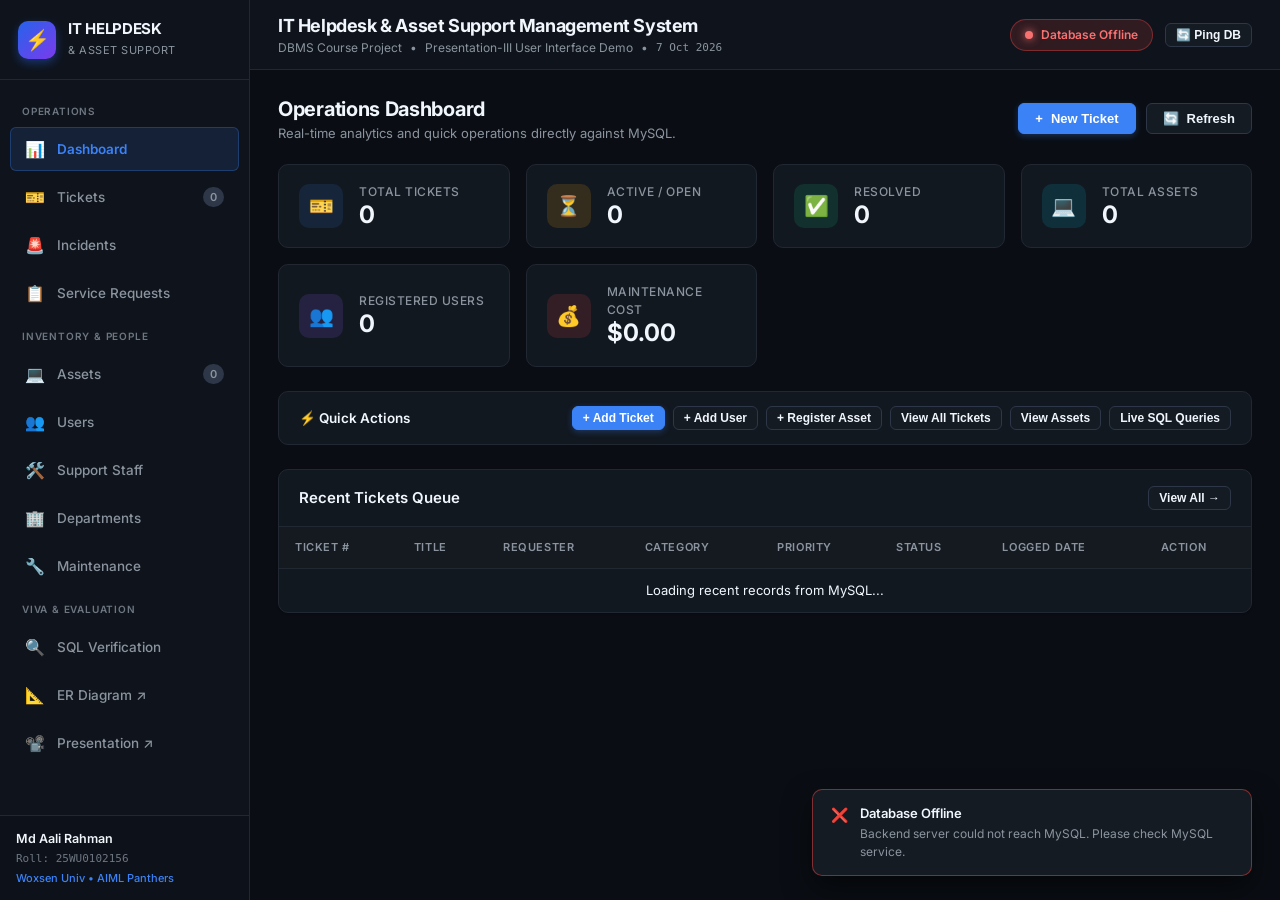
==== templates/index.html @ 69e2d935 "review 3" ====
<!DOCTYPE html>
<html lang="en">
<head>
  <meta charset="UTF-8">
  <meta name="viewport" content="width=device-width, initial-scale=1.0">
  <title>IT Helpdesk & Asset Support Management System | DBMS Project</title>
  <meta name="description" content="DBMS Course Project User Interface for IT Helpdesk and Asset Support Management System connected to MySQL. Student: Md Aali Rahman (25WU0102156), Woxsen University.">
  <link rel="stylesheet" href="/static/css/style.css">
  <link rel="preconnect" href="https://fonts.googleapis.com">
  <link rel="preconnect" href="https://fonts.gstatic.com" crossorigin>
  <link href="https://fonts.googleapis.com/css2?family=Inter:wght@400;500;600;700&display=swap" rel="stylesheet">
</head>
<body>

<div class="app-container">
  <!-- SIDEBAR NAVIGATION -->
  <aside class="app-sidebar">
    <div class="sidebar-header">
      <div class="brand-icon">⚡</div>
      <div class="brand-text">
        <h1>IT HELPDESK</h1>
        <span>& Asset Support</span>
      </div>
    </div>

    <nav class="sidebar-nav">
      <span class="nav-section-title">Operations</span>
      <a class="nav-item active" data-view="dashboard" id="nav-dashboard">
        <span class="nav-icon">📊</span>
        <span>Dashboard</span>
      </a>
      <a class="nav-item" data-view="tickets" id="nav-tickets">
        <span class="nav-icon">🎫</span>
        <span>Tickets</span>
        <span class="nav-badge" id="badge-open-tickets">0</span>
      </a>
      <a class="nav-item" data-view="incidents" id="nav-incidents">
        <span class="nav-icon">🚨</span>
        <span>Incidents</span>
      </a>
      <a class="nav-item" data-view="service-requests" id="nav-service-requests">
        <span class="nav-icon">📋</span>
        <span>Service Requests</span>
      </a>

      <span class="nav-section-title">Inventory & People</span>
      <a class="nav-item" data-view="assets" id="nav-assets">
        <span class="nav-icon">💻</span>
        <span>Assets</span>
        <span class="nav-badge" id="badge-total-assets">0</span>
      </a>
      <a class="nav-item" data-view="users" id="nav-users">
        <span class="nav-icon">👥</span>
        <span>Users</span>
      </a>
      <a class="nav-item" data-view="staff" id="nav-staff">
        <span class="nav-icon">🛠️</span>
        <span>Support Staff</span>
      </a>
      <a class="nav-item" data-view="departments" id="nav-departments">
        <span class="nav-icon">🏢</span>
        <span>Departments</span>
      </a>
      <a class="nav-item" data-view="maintenance" id="nav-maintenance">
        <span class="nav-icon">🔧</span>
        <span>Maintenance</span>
      </a>

      <span class="nav-section-title">Viva & Evaluation</span>
      <a class="nav-item" data-view="sql" id="nav-sql">
        <span class="nav-icon">🔍</span>
        <span>SQL Verification</span>
      </a>
      <a class="nav-item" href="/er-diagram" target="_blank" id="nav-er-diagram">
        <span class="nav-icon">📐</span>
        <span>ER Diagram ↗</span>
      </a>
      <a class="nav-item" href="/presentation" target="_blank" id="nav-presentation">
        <span class="nav-icon">📽️</span>
        <span>Presentation ↗</span>
      </a>
    </nav>

    <div class="sidebar-footer">
      <div class="student-tag">
        <span class="student-name">Md Aali Rahman</span>
        <span class="student-roll">Roll: 25WU0102156</span>
        <span class="student-inst">Woxsen Univ • AIML Panthers</span>
      </div>
    </div>
  </aside>

  <!-- MAIN APPLICATION CONTENT -->
  <main class="app-main">
    <!-- TOP HEADER -->
    <header class="app-header">
      <div class="header-title-box">
        <h2>IT Helpdesk & Asset Support Management System</h2>
        <div class="header-subtitle">
          <span>DBMS Course Project</span>
          <span>•</span>
          <span>Presentation-III User Interface Demo</span>
          <span>•</span>
          <span id="active-time" style="font-family: var(--font-mono); font-size: 11px;">7 Oct 2026</span>
        </div>
      </div>

      <div class="header-actions">
        <!-- Live Database Status Indicator -->
        <div id="dbStatusPill" class="db-status-pill connected" title="Database status checked via MySQL query">
          <span class="status-dot"></span>
          <span id="dbStatusText">Checking MySQL...</span>
        </div>
        <button id="btnRefreshDb" class="btn btn-secondary btn-sm" title="Re-test live MySQL connection">
          🔄 Ping DB
        </button>
      </div>
    </header>

    <!-- VIEW VIEWPORT -->
    <div class="view-viewport">

      <!-- ====================================================
           VIEW 1: DASHBOARD
           ==================================================== -->
      <section id="view-dashboard" class="view-panel active">
        <div class="panel-header">
          <div class="panel-header-left">
            <h3>Operations Dashboard</h3>
            <p>Real-time analytics and quick operations directly against MySQL.</p>
          </div>
          <div class="panel-actions">
            <button class="btn btn-primary" onclick="openTicketModal()">
              <span>+</span> New Ticket
            </button>
            <button class="btn btn-secondary" onclick="loadDashboard()">
              <span>🔄</span> Refresh
            </button>
          </div>
        </div>

        <!-- Metric Cards -->
        <div class="metrics-grid">
          <div class="metric-card">
            <div class="metric-icon-box metric-icon-blue">🎫</div>
            <div class="metric-info">
              <h4>Total Tickets</h4>
              <div class="metric-value" id="stat-total-tickets">0</div>
            </div>
          </div>
          <div class="metric-card">
            <div class="metric-icon-box metric-icon-amber">⏳</div>
            <div class="metric-info">
              <h4>Active / Open</h4>
              <div class="metric-value" id="stat-open-tickets">0</div>
            </div>
          </div>
          <div class="metric-card">
            <div class="metric-icon-box metric-icon-green">✅</div>
            <div class="metric-info">
              <h4>Resolved</h4>
              <div class="metric-value" id="stat-resolved-tickets">0</div>
            </div>
          </div>
          <div class="metric-card">
            <div class="metric-icon-box metric-icon-cyan">💻</div>
            <div class="metric-info">
              <h4>Total Assets</h4>
              <div class="metric-value" id="stat-total-assets">0</div>
            </div>
          </div>
          <div class="metric-card">
            <div class="metric-icon-box metric-icon-purple">👥</div>
            <div class="metric-info">
              <h4>Registered Users</h4>
              <div class="metric-value" id="stat-total-users">0</div>
            </div>
          </div>
          <div class="metric-card">
            <div class="metric-icon-box metric-icon-red">💰</div>
            <div class="metric-info">
              <h4>Maintenance Cost</h4>
              <div class="metric-value" id="stat-total-maint">$0.00</div>
            </div>
          </div>
        </div>

        <!-- Quick Actions Bar -->
        <div class="quick-actions-bar">
          <div class="quick-actions-title">
            <span>⚡ Quick Actions</span>
          </div>
          <div class="quick-actions-btns">
            <button class="btn btn-primary btn-sm" onclick="openTicketModal()">+ Add Ticket</button>
            <button class="btn btn-secondary btn-sm" onclick="openUserModal()">+ Add User</button>
            <button class="btn btn-secondary btn-sm" onclick="openAssetModal()">+ Register Asset</button>
            <button class="btn btn-secondary btn-sm" onclick="switchView('tickets')">View All Tickets</button>
            <button class="btn btn-secondary btn-sm" onclick="switchView('assets')">View Assets</button>
            <button class="btn btn-secondary btn-sm" onclick="switchView('sql')">Live SQL Queries</button>
          </div>
        </div>

        <!-- Recent Tickets Table -->
        <div class="table-card">
          <div class="panel-header" style="padding: 16px 20px; margin-bottom: 0; border-bottom: 1px solid var(--border-subtle);">
            <div class="panel-header-left">
              <h4 style="font-size: 15px; font-weight: 600;">Recent Tickets Queue</h4>
            </div>
            <div class="panel-actions">
              <button class="btn btn-secondary btn-sm" onclick="switchView('tickets')">View All &rarr;</button>
            </div>
          </div>
          <div class="table-responsive">
            <table class="data-table" id="dashboard-recent-table">
              <thead>
                <tr>
                  <th>Ticket #</th>
                  <th>Title</th>
                  <th>Requester</th>
                  <th>Category</th>
                  <th>Priority</th>
                  <th>Status</th>
                  <th>Logged Date</th>
                  <th>Action</th>
                </tr>
              </thead>
              <tbody id="dashboard-recent-tbody">
                <tr><td colspan="8" class="empty-state">Loading recent records from MySQL...</td></tr>
              </tbody>
            </table>
          </div>
        </div>
      </section>

      <!-- ====================================================
           VIEW 2: TICKETS (CRUD: VIEW, INSERT, DELETE)
           ==================================================== -->
      <section id="view-tickets" class="view-panel">
        <div class="panel-header">
          <div class="panel-header-left">
            <h3>Helpdesk Tickets Management</h3>
            <p>Query, filter, inspect audit logs, insert new records, and delete tickets with real-time MySQL persistence.</p>
          </div>
          <div class="panel-actions">
            <button class="btn btn-primary" onclick="openTicketModal()" id="btn-add-ticket-main">
              <span>+</span> Add Ticket
            </button>
            <button class="btn btn-secondary" onclick="loadTickets()">
              <span>🔄</span> Refresh
            </button>
          </div>
        </div>

        <!-- Filter & Search Toolbar -->
        <div class="filter-toolbar">
          <div class="filter-group">
            <div class="search-input-box">
              <span class="search-icon">🔍</span>
              <input type="text" id="tickets-search" placeholder="Search ticket #, title, user, category..." oninput="debounceTicketsSearch()">
            </div>
            <select class="select-control" id="tickets-filter-status" onchange="loadTickets()">
              <option value="all">All Statuses</option>
              <option value="Open">Open</option>
              <option value="In Progress">In Progress</option>
              <option value="Pending">Pending</option>
              <option value="Resolved">Resolved</option>
              <option value="Closed">Closed</option>
              <option value="Cancelled">Cancelled</option>
            </select>
            <select class="select-control" id="tickets-filter-category" onchange="loadTickets()">
              <option value="">All Categories</option>
            </select>
            <select class="select-control" id="tickets-filter-type" onchange="loadTickets()">
              <option value="">All Types</option>
              <option value="Incident">Incidents Only</option>
              <option value="Service Request">Service Requests Only</option>
            </select>
          </div>
        </div>

        <!-- Tickets Data Table -->
        <div class="table-card">
          <div class="table-responsive">
            <table class="data-table" id="tickets-table">
              <thead>
                <tr>
                  <th>Ticket #</th>
                  <th>Title</th>
                  <th>Type & Subtype</th>
                  <th>Requester</th>
                  <th>Department</th>
                  <th>Priority</th>
                  <th>Status</th>
                  <th>Created At</th>
                  <th>Actions</th>
                </tr>
              </thead>
              <tbody id="tickets-tbody">
                <tr><td colspan="9" class="empty-state">Loading tickets from MySQL...</td></tr>
              </tbody>
            </table>
          </div>
          <div class="table-footer">
            <span id="tickets-count-label">Showing 0 tickets</span>
            <span>Database: <strong class="mono-pill">it_helpdesk.tickets</strong></span>
          </div>
        </div>
      </section>

      <!-- ====================================================
           VIEW 3: USERS (VIEW, INSERT, DELETE)
           ==================================================== -->
      <section id="view-users" class="view-panel">
        <div class="panel-header">
          <div class="panel-header-left">
            <h3>Registered Users Directory</h3>
            <p>End-users and staff mapped to organizational departments.</p>
          </div>
          <div class="panel-actions">
            <button class="btn btn-primary" onclick="openUserModal()">
              <span>+</span> Add User
            </button>
            <button class="btn btn-secondary" onclick="loadUsers()">
              <span>🔄</span> Refresh
            </button>
          </div>
        </div>

        <div class="table-card">
          <div class="table-responsive">
            <table class="data-table" id="users-table">
              <thead>
                <tr>
                  <th>User ID</th>
                  <th>Full Name</th>
                  <th>Email</th>
                  <th>Department</th>
                  <th>Location</th>
                  <th>Open Tickets</th>
                  <th>Allocated Assets</th>
                  <th>Actions</th>
                </tr>
              </thead>
              <tbody id="users-tbody">
                <tr><td colspan="8" class="empty-state">Loading users from MySQL...</td></tr>
              </tbody>
            </table>
          </div>
          <div class="table-footer">
            <span id="users-count-label">Showing 0 users</span>
            <span>Table: <strong class="mono-pill">it_helpdesk.users</strong></span>
          </div>
        </div>
      </section>

      <!-- ====================================================
           VIEW 4: ASSETS (VIEW, INSERT, DELETE)
           ==================================================== -->
      <section id="view-assets" class="view-panel">
        <div class="panel-header">
          <div class="panel-header-left">
            <h3>Hardware Asset Inventory</h3>
            <p>Track computing equipment, serial numbers, user assignments, and manufacturer warranties.</p>
          </div>
          <div class="panel-actions">
            <button class="btn btn-primary" onclick="openAssetModal()">
              <span>+</span> Register Asset
            </button>
            <button class="btn btn-secondary" onclick="loadAssets()">
              <span>🔄</span> Refresh
            </button>
          </div>
        </div>

        <div class="table-card">
          <div class="table-responsive">
            <table class="data-table" id="assets-table">
              <thead>
                <tr>
                  <th>Asset Tag</th>
                  <th>Asset Name</th>
                  <th>Serial Number</th>
                  <th>Category</th>
                  <th>Assigned User</th>
                  <th>Warranty</th>
                  <th>Status</th>
                  <th>Actions</th>
                </tr>
              </thead>
              <tbody id="assets-tbody">
                <tr><td colspan="8" class="empty-state">Loading hardware assets from MySQL...</td></tr>
              </tbody>
            </table>
          </div>
          <div class="table-footer">
            <span id="assets-count-label">Showing 0 assets</span>
            <span>Table: <strong class="mono-pill">it_helpdesk.assets</strong></span>
          </div>
        </div>
      </section>

      <!-- ====================================================
           VIEW 5: INCIDENTS (SUBTYPE VIEW)
           ==================================================== -->
      <section id="view-incidents" class="view-panel">
        <div class="panel-header">
          <div class="panel-header-left">
            <h3>Incidents Queue</h3>
            <p>Unplanned system disruptions, hardware malfunctions, and network outages.</p>
          </div>
          <div class="panel-actions">
            <button class="btn btn-primary" onclick="openTicketModalWithSubtype('Incident')">
              <span>+</span> Log Incident
            </button>
            <button class="btn btn-secondary" onclick="loadIncidents()">
              <span>🔄</span> Refresh
            </button>
          </div>
        </div>

        <div class="table-card">
          <div class="table-responsive">
            <table class="data-table" id="incidents-table">
              <thead>
                <tr>
                  <th>Ticket #</th>
                  <th>Incident Type</th>
                  <th>Summary</th>
                  <th>Requester</th>
                  <th>Priority</th>
                  <th>Status</th>
                  <th>Logged Date</th>
                  <th>Action</th>
                </tr>
              </thead>
              <tbody id="incidents-tbody">
                <tr><td colspan="8" class="empty-state">Loading incidents from MySQL...</td></tr>
              </tbody>
            </table>
          </div>
        </div>
      </section>

      <!-- ====================================================
           VIEW 6: SERVICE REQUESTS (SUBTYPE VIEW)
           ==================================================== -->
      <section id="view-service-requests" class="view-panel">
        <div class="panel-header">
          <div class="panel-header-left">
            <h3>Service Requests Queue</h3>
            <p>Standard user provisioning, software installations, access rights, and hardware allocations.</p>
          </div>
          <div class="panel-actions">
            <button class="btn btn-primary" onclick="openTicketModalWithSubtype('Service Request')">
              <span>+</span> New Service Request
            </button>
            <button class="btn btn-secondary" onclick="loadServiceRequests()">
              <span>🔄</span> Refresh
            </button>
          </div>
        </div>

        <div class="table-card">
          <div class="table-responsive">
            <table class="data-table" id="service-requests-table">
              <thead>
                <tr>
                  <th>Ticket #</th>
                  <th>Request Type</th>
                  <th>Summary</th>
                  <th>Requester</th>
                  <th>Priority</th>
                  <th>Status</th>
                  <th>Logged Date</th>
                  <th>Action</th>
                </tr>
              </thead>
              <tbody id="service-requests-tbody">
                <tr><td colspan="8" class="empty-state">Loading service requests from MySQL...</td></tr>
              </tbody>
            </table>
          </div>
        </div>
      </section>

      <!-- ====================================================
           VIEW 7: SUPPORT STAFF
           ==================================================== -->
      <section id="view-staff" class="view-panel">
        <div class="panel-header">
          <div class="panel-header-left">
            <h3>Support Staff & Technicians</h3>
            <p>IT engineers and specialists handling ticket investigations and resolutions.</p>
          </div>
          <div class="panel-actions">
            <button class="btn btn-secondary" onclick="loadStaff()">
              <span>🔄</span> Refresh
            </button>
          </div>
        </div>

        <div class="table-card">
          <div class="table-responsive">
            <table class="data-table" id="staff-table">
              <thead>
                <tr>
                  <th>Staff ID</th>
                  <th>Technician Name</th>
                  <th>Email</th>
                  <th>Specialization</th>
                  <th>Active Tickets</th>
                  <th>Total Handled</th>
                </tr>
              </thead>
              <tbody id="staff-tbody">
                <tr><td colspan="6" class="empty-state">Loading support staff from MySQL...</td></tr>
              </tbody>
            </table>
          </div>
        </div>
      </section>

      <!-- ====================================================
           VIEW 8: DEPARTMENTS
           ==================================================== -->
      <section id="view-departments" class="view-panel">
        <div class="panel-header">
          <div class="panel-header-left">
            <h3>Departments</h3>
            <p>Organizational divisions and facilities.</p>
          </div>
          <div class="panel-actions">
            <button class="btn btn-secondary" onclick="loadDepartments()">
              <span>🔄</span> Refresh
            </button>
          </div>
        </div>

        <div class="table-card">
          <div class="table-responsive">
            <table class="data-table" id="departments-table">
              <thead>
                <tr>
                  <th>Dept ID</th>
                  <th>Department Name</th>
                  <th>Office Location</th>
                  <th>Staff & Users Count</th>
                  <th>Allocated Assets</th>
                </tr>
              </thead>
              <tbody id="departments-tbody">
                <tr><td colspan="5" class="empty-state">Loading departments from MySQL...</td></tr>
              </tbody>
            </table>
          </div>
        </div>
      </section>

      <!-- ====================================================
           VIEW 9: MAINTENANCE
           ==================================================== -->
      <section id="view-maintenance" class="view-panel">
        <div class="panel-header">
          <div class="panel-header-left">
            <h3>Hardware Maintenance Records</h3>
            <p>Repair logs, servicing dates, actions taken, and recorded expenditures.</p>
          </div>
          <div class="panel-actions">
            <button class="btn btn-secondary" onclick="loadMaintenance()">
              <span>🔄</span> Refresh
            </button>
          </div>
        </div>

        <div class="table-card">
          <div class="table-responsive">
            <table class="data-table" id="maintenance-table">
              <thead>
                <tr>
                  <th>Log ID</th>
                  <th>Asset Tag</th>
                  <th>Asset Name</th>
                  <th>Maintenance Date</th>
                  <th>Description</th>
                  <th>Servicing Cost ($)</th>
                </tr>
              </thead>
              <tbody id="maintenance-tbody">
                <tr><td colspan="6" class="empty-state">Loading maintenance records from MySQL...</td></tr>
              </tbody>
            </table>
          </div>
        </div>
      </section>

      <!-- ====================================================
           VIEW 10: SQL VERIFICATION PLAYGROUND (FOR FACULTY)
           ==================================================== -->
      <section id="view-sql" class="view-panel">
        <div class="panel-header">
          <div class="panel-header-left">
            <h3>Live SQL Verification & Relational Reporting</h3>
            <p>Execute actual multi-table JOINs, aggregations, and audit queries directly against MySQL for evaluation.</p>
          </div>
        </div>

        <div class="sql-query-card">
          <label style="font-size: 13px; font-weight: 600; color: var(--text-primary); margin-bottom: 8px; display: block;">
            Select Demonstration Query:
          </label>
          <div style="display: flex; gap: 12px; margin-bottom: 12px; flex-wrap: wrap;">
            <select class="select-control" id="sql-query-select" style="flex: 1; min-width: 320px;" onchange="updateSqlDisplay()">
              <option value="audit_trail">1. Complete Ticket Audit Trail (status_histories & tickets JOIN)</option>
              <option value="staff_workload">2. Active Support Staff Workload (GROUP BY & Aggregations)</option>
              <option value="department_maint">3. Maintenance Costs per Department (Multi-Table JOIN)</option>
              <option value="expiring_warranties">4. Expiring Hardware Warranties (DATE calculation)</option>
              <option value="ticket_subtypes">5. Ticket Subtypes: Incidents vs Service Requests (Inheritance)</option>
            </select>
            <button class="btn btn-primary" onclick="executeSelectedSqlQuery()" id="btn-run-sql">
              ▶ Execute Live Query in MySQL
            </button>
          </div>

          <div class="sql-code-block" id="sql-display-code">-- SQL query will appear here</div>

          <div style="display: flex; justify-content: space-between; align-items: center; margin-top: 8px;">
            <span id="sql-query-desc" style="font-size: 12px; color: var(--text-secondary);">Query description</span>
            <span id="sql-query-stats" style="font-size: 11px; font-family: var(--font-mono); color: var(--accent-green);">Ready</span>
          </div>
        </div>

        <!-- Query Output Table -->
        <div class="table-card" id="sql-results-card" style="display: none;">
          <div class="panel-header" style="padding: 12px 18px; margin-bottom: 0; border-bottom: 1px solid var(--border-subtle);">
            <div class="panel-header-left">
              <h4 style="font-size: 14px; font-weight: 600;">MySQL Query Output Results</h4>
            </div>
            <div class="panel-actions">
              <span id="sql-row-count-badge" class="mono-pill">0 rows</span>
            </div>
          </div>
          <div class="table-responsive">
            <table class="data-table" id="sql-results-table">
              <thead id="sql-results-thead"></thead>
              <tbody id="sql-results-tbody"></tbody>
            </table>
          </div>
        </div>
      </section>

    </div>
  </main>
</div>

<!-- ==========================================================
     MODAL 1: ADD NEW TICKET (INSERT OPERATION)
     ========================================================== -->
<dialog id="modal-ticket" class="custom-modal">
  <div class="modal-header">
    <h3>Create New Helpdesk Ticket</h3>
    <button class="btn-close" onclick="closeModal('modal-ticket')">&times;</button>
  </div>
  <form id="form-create-ticket" onsubmit="handleCreateTicket(event)">
    <div class="modal-body">
      <!-- Requester & Priority -->
      <div class="form-row">
        <div class="form-group">
          <label>Requester (User) <span class="req">*</span></label>
          <select class="form-control" id="ticket-input-user" required>
            <option value="">Select User...</option>
          </select>
        </div>
        <div class="form-group">
          <label>Priority Level <span class="req">*</span></label>
          <select class="form-control" id="ticket-input-priority" required>
            <option value="">Select Priority...</option>
          </select>
        </div>
      </div>

      <!-- Category -->
      <div class="form-group">
        <label>Issue Category <span class="req">*</span></label>
        <select class="form-control" id="ticket-input-category" required>
          <option value="">Select Category...</option>
        </select>
      </div>

      <!-- Subtype Switch (Incident vs Service Request) -->
      <div class="form-group">
        <label>Ticket Classification <span class="req">*</span></label>
        <div class="radio-pill-group">
          <div>
            <input type="radio" id="type-incident" name="ticket_type" value="Incident" checked onchange="toggleSubtypeFields()">
            <label for="type-incident" class="radio-pill-label">🚨 Incident (Failure / Outage)</label>
          </div>
          <div>
            <input type="radio" id="type-request" name="ticket_type" value="Service Request" onchange="toggleSubtypeFields()">
            <label for="type-request" class="radio-pill-label">📋 Service Request (Provisioning)</label>
          </div>
        </div>
      </div>

      <!-- Subtype Detail Field -->
      <div class="form-group">
        <label id="subtype-detail-label">Incident Type <span class="req">*</span></label>
        <input type="text" class="form-control" id="ticket-input-subtype" placeholder="e.g. Hardware Malfunction, Software Crash" required>
        <span class="form-help" id="subtype-detail-help">Specifies classification recorded in subtype relational table.</span>
      </div>

      <!-- Title -->
      <div class="form-group">
        <label>Ticket Summary / Title <span class="req">*</span></label>
        <input type="text" class="form-control" id="ticket-input-title" placeholder="Brief summary of the issue (e.g. Laptop display flickering)" maxlength="200" required>
      </div>

      <!-- Description -->
      <div class="form-group">
        <label>Detailed Description <span class="req">*</span></label>
        <textarea class="form-control" id="ticket-input-desc" placeholder="Provide full context, symptoms, error messages, and troubleshooting steps..." required></textarea>
      </div>
    </div>
    <div class="modal-footer">
      <button type="button" class="btn btn-secondary" onclick="closeModal('modal-ticket')">Cancel</button>
      <button type="submit" class="btn btn-primary" id="btn-submit-ticket">Create Ticket in MySQL</button>
    </div>
  </form>
</dialog>

<!-- ==========================================================
     MODAL 2: ADD NEW USER (INSERT OPERATION)
     ========================================================== -->
<dialog id="modal-user" class="custom-modal">
  <div class="modal-header">
    <h3>Register New User</h3>
    <button class="btn-close" onclick="closeModal('modal-user')">&times;</button>
  </div>
  <form id="form-create-user" onsubmit="handleCreateUser(event)">
    <div class="modal-body">
      <div class="form-group">
        <label>Full Name <span class="req">*</span></label>
        <input type="text" class="form-control" id="user-input-name" placeholder="e.g. Rahul Sharma" required>
      </div>
      <div class="form-group">
        <label>Email Address <span class="req">*</span></label>
        <input type="email" class="form-control" id="user-input-email" placeholder="e.g. rahul.sharma@company.com" required>
        <span class="form-help">Must be unique across the organization.</span>
      </div>
      <div class="form-group">
        <label>Department <span class="req">*</span></label>
        <select class="form-control" id="user-input-dept" required>
          <option value="">Select Department...</option>
        </select>
      </div>
    </div>
    <div class="modal-footer">
      <button type="button" class="btn btn-secondary" onclick="closeModal('modal-user')">Cancel</button>
      <button type="submit" class="btn btn-primary">Add User to MySQL</button>
    </div>
  </form>
</dialog>

<!-- ==========================================================
     MODAL 3: REGISTER NEW ASSET (INSERT OPERATION)
     ========================================================== -->
<dialog id="modal-asset" class="custom-modal">
  <div class="modal-header">
    <h3>Register Hardware Asset</h3>
    <button class="btn-close" onclick="closeModal('modal-asset')">&times;</button>
  </div>
  <form id="form-create-asset" onsubmit="handleCreateAsset(event)">
    <div class="modal-body">
      <div class="form-row">
        <div class="form-group">
          <label>Asset Tag <span class="req">*</span></label>
          <input type="text" class="form-control" id="asset-input-tag" placeholder="e.g. AST-LENOVO-007" required>
        </div>
        <div class="form-group">
          <label>Serial Number <span class="req">*</span></label>
          <input type="text" class="form-control" id="asset-input-serial" placeholder="e.g. SN-8921-789" required>
        </div>
      </div>
      <div class="form-group">
        <label>Asset Name / Model <span class="req">*</span></label>
        <input type="text" class="form-control" id="asset-input-name" placeholder="e.g. ThinkPad T14s Gen 5" required>
      </div>
      <div class="form-group">
        <label>Category <span class="req">*</span></label>
        <select class="form-control" id="asset-input-cat" required>
          <option value="">Select Category...</option>
        </select>
      </div>
      <div class="form-row">
        <div class="form-group">
          <label>Assigned User (Optional)</label>
          <select class="form-control" id="asset-input-user">
            <option value="">Unassigned (In Inventory)</option>
          </select>
        </div>
        <div class="form-group">
          <label>Warranty Plan (Optional)</label>
          <select class="form-control" id="asset-input-warranty">
            <option value="">None / Standard</option>
          </select>
        </div>
      </div>
    </div>
    <div class="modal-footer">
      <button type="button" class="btn btn-secondary" onclick="closeModal('modal-asset')">Cancel</button>
      <button type="submit" class="btn btn-primary">Save Asset to MySQL</button>
    </div>
  </form>
</dialog>

<!-- ==========================================================
     MODAL 4: TICKET DETAILS & AUDIT TRAIL (VIEW OPERATION)
     ========================================================== -->
<dialog id="modal-ticket-details" class="custom-modal" style="max-width: 680px;">
  <div class="modal-header">
    <div style="display: flex; align-items: center; gap: 10px;">
      <h3 id="td-ticket-no">TKT-001</h3>
      <span id="td-status-badge" class="badge">Open</span>
      <span id="td-type-badge" class="badge">Incident</span>
    </div>
    <button class="btn-close" onclick="closeModal('modal-ticket-details')">&times;</button>
  </div>
  <div class="modal-body" style="padding: 20px 24px;">
    <!-- Title & Description -->
    <div style="margin-bottom: 18px;">
      <h4 id="td-title" style="font-size: 16px; font-weight: 700; color: var(--text-primary); margin-bottom: 6px;">Ticket Title</h4>
      <p id="td-desc" style="font-size: 13.5px; color: var(--text-secondary); line-height: 1.6; background-color: var(--bg-card); padding: 12px; border-radius: var(--radius-sm); border: 1px solid var(--border-subtle);"></p>
    </div>

    <!-- Metadata Grid -->
    <div style="display: grid; grid-template-columns: repeat(auto-fit, minmax(140px, 1fr)); gap: 12px; margin-bottom: 20px; font-size: 12px;">
      <div style="background-color: var(--bg-card); padding: 10px; border-radius: var(--radius-sm); border: 1px solid var(--border-subtle);">
        <span style="color: var(--text-muted); display: block;">Requester</span>
        <strong id="td-user" style="color: var(--text-primary);">-</strong>
      </div>
      <div style="background-color: var(--bg-card); padding: 10px; border-radius: var(--radius-sm); border: 1px solid var(--border-subtle);">
        <span style="color: var(--text-muted); display: block;">Department</span>
        <strong id="td-dept" style="color: var(--text-primary);">-</strong>
      </div>
      <div style="background-color: var(--bg-card); padding: 10px; border-radius: var(--radius-sm); border: 1px solid var(--border-subtle);">
        <span style="color: var(--text-muted); display: block;">Category</span>
        <strong id="td-category" style="color: var(--text-primary);">-</strong>
      </div>
      <div style="background-color: var(--bg-card); padding: 10px; border-radius: var(--radius-sm); border: 1px solid var(--border-subtle);">
        <span style="color: var(--text-muted); display: block;">Priority</span>
        <strong id="td-priority" style="color: var(--text-primary);">-</strong>
      </div>
      <div style="background-color: var(--bg-card); padding: 10px; border-radius: var(--radius-sm); border: 1px solid var(--border-subtle);">
        <span style="color: var(--text-muted); display: block;">Logged Date</span>
        <strong id="td-created" style="color: var(--text-primary);">-</strong>
      </div>
    </div>

    <!-- Assigned Technicians -->
    <div style="margin-bottom: 20px;">
      <h5 style="font-size: 13px; font-weight: 600; color: var(--text-primary); margin-bottom: 8px;">
        🛠️ Assigned Support Staff (assignments Table)
      </h5>
      <div id="td-assignments-container" style="font-size: 12.5px; color: var(--text-secondary);">
        (No staff assigned yet)
      </div>
    </div>

    <!-- Status History Audit Trail -->
    <div style="margin-bottom: 20px;">
      <h5 style="font-size: 13px; font-weight: 600; color: var(--text-primary); margin-bottom: 8px;">
        📜 Status Lifecycle Audit Log (status_histories Table)
      </h5>
      <div class="timeline" id="td-timeline-container">
        <!-- Dynamic timeline items -->
      </div>
    </div>

    <!-- Resolution Record -->
    <div id="td-resolution-box" style="display: none; background-color: var(--accent-green-subtle); border: 1px solid rgba(16, 185, 129, 0.3); border-radius: var(--radius-sm); padding: 12px;">
      <h5 style="font-size: 13px; font-weight: 600; color: #34d399; margin-bottom: 4px;">
        ✅ Resolution Summary (resolutions Table)
      </h5>
      <p id="td-resolution-desc" style="font-size: 13px; color: var(--text-primary);"></p>
      <span id="td-resolution-time" style="font-size: 11px; color: var(--text-secondary); font-family: var(--font-mono);"></span>
    </div>
  </div>
  <div class="modal-footer">
    <button type="button" class="btn btn-secondary" onclick="closeModal('modal-ticket-details')">Close</button>
    <button type="button" class="btn btn-primary" id="td-btn-update-status" onclick="openStatusModalFromDetails()">Update Status / Assign</button>
  </div>
</dialog>

<!-- ==========================================================
     MODAL 5: UPDATE STATUS / ASSIGN TECHNICIAN
     ========================================================== -->
<dialog id="modal-status" class="custom-modal">
  <div class="modal-header">
    <h3 id="status-modal-title">Update Ticket Status & Assignment</h3>
    <button class="btn-close" onclick="closeModal('modal-status')">&times;</button>
  </div>
  <form id="form-update-status" onsubmit="handleUpdateStatus(event)">
    <input type="hidden" id="status-ticket-id">
    <div class="modal-body">
      <div class="form-group">
        <label>Update Status <span class="req">*</span></label>
        <select class="form-control" id="status-select" required onchange="toggleResolutionInput()">
          <option value="Open">Open</option>
          <option value="In Progress">In Progress</option>
          <option value="Pending">Pending</option>
          <option value="Resolved">Resolved</option>
          <option value="Closed">Closed</option>
          <option value="Cancelled">Cancelled</option>
        </select>
        <span class="form-help">Every status change automatically records previous status and timestamp in MySQL.</span>
      </div>

      <div class="form-group">
        <label>Assign Support Staff (Optional)</label>
        <select class="form-control" id="status-staff-select">
          <option value="">Keep current assignment</option>
        </select>
      </div>

      <div class="form-group" id="group-resolution-desc" style="display: none;">
        <label>Resolution Notes / Fix Summary <span class="req">*</span></label>
        <textarea class="form-control" id="status-resolution-desc" placeholder="Describe the solution applied to resolve this ticket..."></textarea>
        <span class="form-help">Will be inserted into the resolutions table.</span>
      </div>
    </div>
    <div class="modal-footer">
      <button type="button" class="btn btn-secondary" onclick="closeModal('modal-status')">Cancel</button>
      <button type="submit" class="btn btn-primary">Commit Status Update</button>
    </div>
  </form>
</dialog>

<!-- ==========================================================
     MODAL 6: DELETE CONFIRMATION (DELETE OPERATION)
     ========================================================== -->
<dialog id="modal-delete" class="custom-modal" style="max-width: 460px;">
  <div class="modal-header">
    <h3 style="color: var(--accent-red);">Confirm Deletion</h3>
    <button class="btn-close" onclick="closeModal('modal-delete')">&times;</button>
  </div>
  <div class="modal-body">
    <p style="font-size: 14px; margin-bottom: 12px; color: var(--text-primary);">
      Are you sure you want to permanently delete this record from MySQL?
    </p>
    <div style="background-color: var(--bg-card); padding: 12px; border-radius: var(--radius-sm); border: 1px solid var(--border-subtle); margin-bottom: 14px;">
      <div style="font-size: 12px; color: var(--text-muted); text-transform: uppercase;" id="del-record-type">Ticket</div>
      <div style="font-size: 15px; font-weight: 700; color: var(--text-primary);" id="del-record-identifier">TKT-001</div>
      <div style="font-size: 13px; color: var(--text-secondary);" id="del-record-title">Laptop display flickering constantly</div>
    </div>
    <p style="font-size: 12px; color: var(--text-muted); line-height: 1.5;">
      ⚠️ <em>This operation will execute a real SQL <code>DELETE</code> against MySQL. Foreign key cascade rules will be applied.</em>
    </p>
  </div>
  <div class="modal-footer">
    <button type="button" class="btn btn-secondary" onclick="closeModal('modal-delete')">Cancel</button>
    <button type="button" class="btn btn-danger" id="btn-confirm-delete" onclick="executeDeleteRecord()">
      Delete from MySQL
    </button>
  </div>
</dialog>

<!-- TOAST NOTIFICATION CONTAINER -->
<div id="toastContainer" class="toast-container"></div>

<script src="/static/js/app.js"></script>
</body>
</html>
---- static/css/style.css ----
/* ==========================================================
   IT Helpdesk & Asset Support Management System
   Design System & Master Stylesheet (style.css)
   ========================================================== */

:root {
  /* Color Palette - Curated Slate Dark Mode */
  --bg-primary: #0a0e14;
  --bg-secondary: #0f141c;
  --bg-surface: #151b23;
  --bg-surface-hover: #1c232d;
  --bg-card: #121820;
  --bg-glass: rgba(18, 24, 32, 0.85);

  --border-subtle: #212832;
  --border-default: #2d3748;
  --border-focus: #3b82f6;

  --text-primary: #f0f6fc;
  --text-secondary: #8b949e;
  --text-muted: #6e7681;
  --text-inverse: #0a0e14;

  /* Accent Colors */
  --accent-blue: #3b82f6;
  --accent-blue-hover: #2563eb;
  --accent-blue-subtle: rgba(59, 130, 246, 0.12);

  --accent-green: #10b981;
  --accent-green-hover: #059669;
  --accent-green-subtle: rgba(16, 185, 129, 0.15);

  --accent-amber: #f59e0b;
  --accent-amber-subtle: rgba(245, 158, 11, 0.15);

  --accent-red: #ef4444;
  --accent-red-hover: #dc2626;
  --accent-red-subtle: rgba(239, 68, 68, 0.15);

  --accent-purple: #8b5cf6;
  --accent-purple-subtle: rgba(139, 92, 246, 0.15);

  --accent-cyan: #06b6d4;
  --accent-cyan-subtle: rgba(6, 182, 212, 0.15);

  /* Shadows & Radius */
  --radius-sm: 6px;
  --radius-md: 10px;
  --radius-lg: 14px;
  --radius-full: 9999px;

  --shadow-sm: 0 1px 2px rgba(0, 0, 0, 0.3);
  --shadow-md: 0 4px 12px rgba(0, 0, 0, 0.4);
  --shadow-lg: 0 12px 28px rgba(0, 0, 0, 0.55);

  --font-sans: 'Inter', -apple-system, BlinkMacSystemFont, 'Segoe UI', Roboto, Helvetica, Arial, sans-serif;
  --font-mono: ui-monospace, SFMono-Regular, Menlo, Monaco, Consolas, monospace;

  --sidebar-width: 250px;
  --header-height: 70px;
  --transition-fast: 0.15s ease;
  --transition-normal: 0.25s ease;
}

/* Base Reset */
*, *::before, *::after {
  box-sizing: border-box;
  margin: 0;
  padding: 0;
}

html, body {
  height: 100%;
  font-family: var(--font-sans);
  background-color: var(--bg-primary);
  color: var(--text-primary);
  font-size: 14px;
  line-height: 1.5;
  -webkit-font-smoothing: antialiased;
}

/* App Layout */
.app-container {
  display: flex;
  height: 100vh;
  overflow: hidden;
}

/* Sidebar */
.app-sidebar {
  width: var(--sidebar-width);
  background-color: var(--bg-secondary);
  border-right: 1px solid var(--border-subtle);
  display: flex;
  flex-direction: column;
  flex-shrink: 0;
  z-index: 20;
}

.sidebar-header {
  padding: 20px 18px;
  border-bottom: 1px solid var(--border-subtle);
  display: flex;
  align-items: center;
  gap: 12px;
}

.brand-icon {
  width: 38px;
  height: 38px;
  border-radius: var(--radius-md);
  background: linear-gradient(135deg, #2563eb, #7c3aed);
  display: flex;
  align-items: center;
  justify-content: center;
  color: #fff;
  font-size: 20px;
  font-weight: 700;
  box-shadow: 0 4px 10px rgba(37, 99, 235, 0.4);
}

.brand-text h1 {
  font-size: 15px;
  font-weight: 700;
  color: var(--text-primary);
  letter-spacing: -0.3px;
  line-height: 1.2;
}

.brand-text span {
  font-size: 11px;
  color: var(--text-secondary);
  text-transform: uppercase;
  letter-spacing: 0.5px;
}

.sidebar-nav {
  flex: 1;
  overflow-y: auto;
  padding: 14px 10px;
  display: flex;
  flex-direction: column;
  gap: 4px;
}

.nav-section-title {
  font-size: 10px;
  text-transform: uppercase;
  letter-spacing: 0.8px;
  color: var(--text-muted);
  padding: 10px 12px 4px;
  font-weight: 600;
}

.nav-item {
  display: flex;
  align-items: center;
  gap: 12px;
  padding: 9px 14px;
  border-radius: var(--radius-sm);
  color: var(--text-secondary);
  text-decoration: none;
  font-weight: 500;
  font-size: 13.5px;
  transition: all var(--transition-fast);
  cursor: pointer;
  border: 1px solid transparent;
}

.nav-item:hover {
  background-color: var(--bg-surface);
  color: var(--text-primary);
}

.nav-item.active {
  background-color: var(--accent-blue-subtle);
  color: var(--accent-blue);
  border-color: rgba(59, 130, 246, 0.3);
  font-weight: 600;
}

.nav-icon {
  font-size: 16px;
  display: inline-flex;
  align-items: center;
  justify-content: center;
  width: 20px;
}

.nav-badge {
  margin-left: auto;
  background-color: var(--border-default);
  color: var(--text-secondary);
  font-size: 11px;
  padding: 2px 7px;
  border-radius: var(--radius-full);
  font-weight: 600;
}

.nav-item.active .nav-badge {
  background-color: var(--accent-blue);
  color: #fff;
}

.sidebar-footer {
  padding: 14px 16px;
  border-top: 1px solid var(--border-subtle);
  background-color: rgba(10, 14, 20, 0.4);
}

.student-tag {
  display: flex;
  flex-direction: column;
  gap: 2px;
}

.student-name {
  font-size: 12.5px;
  font-weight: 600;
  color: var(--text-primary);
}

.student-roll {
  font-size: 11px;
  color: var(--text-muted);
  font-family: var(--font-mono);
}

.student-inst {
  font-size: 11px;
  color: var(--accent-blue);
  font-weight: 500;
}

/* Main Content Area */
.app-main {
  flex: 1;
  display: flex;
  flex-direction: column;
  overflow: hidden;
  background-color: var(--bg-primary);
}

/* Top Header */
.app-header {
  height: var(--header-height);
  padding: 0 28px;
  background-color: var(--bg-secondary);
  border-bottom: 1px solid var(--border-subtle);
  display: flex;
  align-items: center;
  justify-content: space-between;
  flex-shrink: 0;
}

.header-title-box h2 {
  font-size: 18px;
  font-weight: 700;
  letter-spacing: -0.4px;
  color: var(--text-primary);
}

.header-subtitle {
  font-size: 12px;
  color: var(--text-secondary);
  display: flex;
  gap: 8px;
  align-items: center;
}

.header-actions {
  display: flex;
  align-items: center;
  gap: 12px;
}

/* Database Status Indicator */
.db-status-pill {
  display: inline-flex;
  align-items: center;
  gap: 8px;
  padding: 6px 14px;
  border-radius: var(--radius-full);
  font-size: 12px;
  font-weight: 600;
  border: 1px solid var(--border-default);
  background-color: var(--bg-surface);
  transition: all var(--transition-fast);
}

.db-status-pill.connected {
  border-color: rgba(16, 185, 129, 0.4);
  background-color: var(--accent-green-subtle);
  color: #34d399;
}

.db-status-pill.offline {
  border-color: rgba(239, 68, 68, 0.4);
  background-color: var(--accent-red-subtle);
  color: #f87171;
}

.status-dot {
  width: 8px;
  height: 8px;
  border-radius: 50%;
  background-color: currentColor;
  display: inline-block;
  box-shadow: 0 0 8px currentColor;
}

/* Scrollable View Container */
.view-viewport {
  flex: 1;
  overflow-y: auto;
  padding: 24px 28px;
}

.view-panel {
  display: none;
}

.view-panel.active {
  display: block;
}


/* View Header */
.panel-header {
  display: flex;
  align-items: center;
  justify-content: space-between;
  margin-bottom: 20px;
  flex-wrap: wrap;
  gap: 14px;
}

.panel-header-left h3 {
  font-size: 20px;
  font-weight: 700;
  color: var(--text-primary);
  letter-spacing: -0.3px;
}

.panel-header-left p {
  font-size: 13px;
  color: var(--text-secondary);
}

.panel-actions {
  display: flex;
  align-items: center;
  gap: 10px;
}

/* Buttons */
.btn {
  display: inline-flex;
  align-items: center;
  justify-content: center;
  gap: 8px;
  padding: 8px 16px;
  border-radius: var(--radius-sm);
  font-size: 13px;
  font-weight: 600;
  border: 1px solid transparent;
  cursor: pointer;
  transition: all var(--transition-fast);
  text-decoration: none;
  line-height: 1;
  white-space: nowrap;
}

.btn-primary {
  background-color: var(--accent-blue);
  color: #fff;
  border-color: var(--accent-blue);
  box-shadow: 0 2px 6px rgba(59, 130, 246, 0.3);
}

.btn-primary:hover {
  background-color: var(--accent-blue-hover);
  border-color: var(--accent-blue-hover);
}

.btn-success {
  background-color: var(--accent-green);
  color: #fff;
  border-color: var(--accent-green);
}

.btn-success:hover {
  background-color: var(--accent-green-hover);
}

.btn-danger {
  background-color: var(--accent-red);
  color: #fff;
  border-color: var(--accent-red);
}

.btn-danger:hover {
  background-color: var(--accent-red-hover);
}

.btn-secondary {
  background-color: var(--bg-surface);
  color: var(--text-primary);
  border-color: var(--border-default);
}

.btn-secondary:hover {
  background-color: var(--bg-surface-hover);
  border-color: #4b5563;
}

.btn-sm {
  padding: 5px 10px;
  font-size: 12px;
  border-radius: var(--radius-sm);
}

.btn-icon {
  width: 32px;
  height: 32px;
  padding: 0;
  border-radius: var(--radius-sm);
}

/* Dashboard Metric Cards Grid */
.metrics-grid {
  display: grid;
  grid-template-columns: repeat(auto-fit, minmax(210px, 1fr));
  gap: 16px;
  margin-bottom: 24px;
}

.metric-card {
  background-color: var(--bg-card);
  border: 1px solid var(--border-subtle);
  border-radius: var(--radius-md);
  padding: 18px 20px;
  display: flex;
  align-items: center;
  gap: 16px;
  transition: transform var(--transition-fast), border-color var(--transition-fast);
}

.metric-card:hover {
  border-color: var(--border-default);
  transform: translateY(-2px);
}

.metric-icon-box {
  width: 44px;
  height: 44px;
  border-radius: var(--radius-md);
  display: flex;
  align-items: center;
  justify-content: center;
  font-size: 20px;
  flex-shrink: 0;
}

.metric-icon-blue { background: var(--accent-blue-subtle); color: var(--accent-blue); }
.metric-icon-green { background: var(--accent-green-subtle); color: var(--accent-green); }
.metric-icon-amber { background: var(--accent-amber-subtle); color: var(--accent-amber); }
.metric-icon-purple { background: var(--accent-purple-subtle); color: var(--accent-purple); }
.metric-icon-cyan { background: var(--accent-cyan-subtle); color: var(--accent-cyan); }
.metric-icon-red { background: var(--accent-red-subtle); color: var(--accent-red); }

.metric-info h4 {
  font-size: 12px;
  color: var(--text-secondary);
  font-weight: 500;
  text-transform: uppercase;
  letter-spacing: 0.5px;
}

.metric-value {
  font-size: 24px;
  font-weight: 700;
  color: var(--text-primary);
  line-height: 1.2;
}

/* Quick Actions Card */
.quick-actions-bar {
  background-color: var(--bg-card);
  border: 1px solid var(--border-subtle);
  border-radius: var(--radius-md);
  padding: 14px 20px;
  display: flex;
  align-items: center;
  justify-content: space-between;
  margin-bottom: 24px;
  flex-wrap: wrap;
  gap: 12px;
}

.quick-actions-title {
  font-size: 13.5px;
  font-weight: 600;
  color: var(--text-primary);
  display: flex;
  align-items: center;
  gap: 8px;
}

.quick-actions-btns {
  display: flex;
  align-items: center;
  gap: 8px;
  flex-wrap: wrap;
}

/* Filter Toolbar */
.filter-toolbar {
  background-color: var(--bg-card);
  border: 1px solid var(--border-subtle);
  border-radius: var(--radius-md);
  padding: 12px 16px;
  display: flex;
  align-items: center;
  justify-content: space-between;
  margin-bottom: 16px;
  gap: 12px;
  flex-wrap: wrap;
}

.filter-group {
  display: flex;
  align-items: center;
  gap: 10px;
  flex-wrap: wrap;
  flex: 1;
}

.search-input-box {
  position: relative;
  min-width: 240px;
  max-width: 360px;
  flex: 1;
}

.search-input-box input {
  width: 100%;
  background-color: var(--bg-surface);
  border: 1px solid var(--border-default);
  border-radius: var(--radius-sm);
  padding: 8px 12px 8px 34px;
  color: var(--text-primary);
  font-size: 13px;
  outline: none;
  transition: border-color var(--transition-fast);
}

.search-input-box input:focus {
  border-color: var(--accent-blue);
  box-shadow: 0 0 0 2px var(--accent-blue-subtle);
}

.search-icon {
  position: absolute;
  left: 11px;
  top: 50%;
  transform: translateY(-50%);
  color: var(--text-muted);
  font-size: 13px;
  pointer-events: none;
}

.select-control {
  background-color: var(--bg-surface);
  border: 1px solid var(--border-default);
  border-radius: var(--radius-sm);
  padding: 8px 12px;
  color: var(--text-primary);
  font-size: 13px;
  outline: none;
  cursor: pointer;
  min-width: 140px;
}

.select-control:focus {
  border-color: var(--accent-blue);
}

/* Data Table Container */
.table-card {
  background-color: var(--bg-card);
  border: 1px solid var(--border-subtle);
  border-radius: var(--radius-md);
  overflow: hidden;
  box-shadow: var(--shadow-sm);
}

.table-responsive {
  width: 100%;
  overflow-x: auto;
}

.data-table {
  width: 100%;
  border-collapse: collapse;
  text-align: left;
  font-size: 13px;
}

.data-table th {
  background-color: rgba(22, 27, 34, 0.8);
  color: var(--text-secondary);
  font-weight: 600;
  text-transform: uppercase;
  font-size: 11px;
  letter-spacing: 0.6px;
  padding: 12px 16px;
  border-bottom: 1px solid var(--border-subtle);
  white-space: nowrap;
}

.data-table td {
  padding: 12px 16px;
  border-bottom: 1px solid var(--border-subtle);
  color: var(--text-primary);
  vertical-align: middle;
}

.data-table tbody tr {
  transition: background-color var(--transition-fast);
}

.data-table tbody tr:hover {
  background-color: var(--bg-surface-hover);
}

.data-table tbody tr:last-child td {
  border-bottom: none;
}

.table-footer {
  padding: 12px 16px;
  border-top: 1px solid var(--border-subtle);
  display: flex;
  align-items: center;
  justify-content: space-between;
  font-size: 12px;
  color: var(--text-secondary);
  background-color: rgba(18, 24, 32, 0.4);
}

/* Badges */
.badge {
  display: inline-flex;
  align-items: center;
  gap: 5px;
  padding: 3px 9px;
  border-radius: var(--radius-full);
  font-size: 11.5px;
  font-weight: 600;
  line-height: 1.2;
  white-space: nowrap;
}

.badge-open {
  background-color: var(--accent-blue-subtle);
  color: #60a5fa;
  border: 1px solid rgba(96, 165, 250, 0.25);
}

.badge-in-progress {
  background-color: var(--accent-amber-subtle);
  color: #fbbf24;
  border: 1px solid rgba(251, 191, 36, 0.25);
}

.badge-pending {
  background-color: var(--accent-purple-subtle);
  color: #c084fc;
  border: 1px solid rgba(192, 132, 252, 0.25);
}

.badge-resolved {
  background-color: var(--accent-green-subtle);
  color: #34d399;
  border: 1px solid rgba(52, 211, 153, 0.25);
}

.badge-closed {
  background-color: rgba(110, 118, 129, 0.15);
  color: #9ca3af;
  border: 1px solid rgba(156, 163, 175, 0.25);
}

.badge-cancelled {
  background-color: var(--accent-red-subtle);
  color: #f87171;
  border: 1px solid rgba(248, 113, 113, 0.25);
}

/* Priority Badges */
.priority-1 { color: #9ca3af; font-weight: 600; }
.priority-2 { color: #60a5fa; font-weight: 600; }
.priority-3 { color: #fbbf24; font-weight: 600; }
.priority-4 { color: #f87171; font-weight: 700; }

.tag-incident {
  background-color: rgba(239, 68, 68, 0.15);
  color: #fca5a5;
  border: 1px solid rgba(239, 68, 68, 0.3);
}

.tag-service-request {
  background-color: rgba(59, 130, 246, 0.15);
  color: #93c5fd;
  border: 1px solid rgba(59, 130, 246, 0.3);
}

/* Code & Mono Pill */
.mono-pill {
  font-family: var(--font-mono);
  font-size: 12px;
  background-color: var(--bg-surface);
  padding: 2px 6px;
  border-radius: var(--radius-sm);
  border: 1px solid var(--border-default);
  color: var(--text-primary);
  font-weight: 600;
}

/* Empty State */
.empty-state {
  padding: 48px 24px;
  text-align: center;
  color: var(--text-secondary);
}

.empty-state-icon {
  font-size: 42px;
  margin-bottom: 12px;
  opacity: 0.6;
}

.empty-state h4 {
  font-size: 16px;
  font-weight: 600;
  color: var(--text-primary);
  margin-bottom: 6px;
}

.empty-state p {
  font-size: 13px;
  max-width: 400px;
  margin: 0 auto;
}

/* Modals (Native HTML <dialog>) */
dialog.custom-modal {
  margin: auto;
  border: 1px solid var(--border-default);
  border-radius: var(--radius-lg);
  background-color: var(--bg-surface);
  color: var(--text-primary);
  box-shadow: var(--shadow-lg);
  width: 90%;
  max-width: 580px;
  padding: 0;
  outline: none;
}

dialog.custom-modal::backdrop {
  background-color: rgba(0, 0, 0, 0.7);
  backdrop-filter: blur(4px);
}

.modal-header {
  padding: 18px 24px;
  border-bottom: 1px solid var(--border-subtle);
  display: flex;
  align-items: center;
  justify-content: space-between;
  background-color: var(--bg-card);
}

.modal-header h3 {
  font-size: 17px;
  font-weight: 700;
  color: var(--text-primary);
  letter-spacing: -0.3px;
}

.btn-close {
  background: none;
  border: none;
  color: var(--text-secondary);
  font-size: 20px;
  cursor: pointer;
  line-height: 1;
  padding: 4px;
  border-radius: var(--radius-sm);
}

.btn-close:hover {
  color: var(--text-primary);
  background-color: var(--bg-surface-hover);
}

.modal-body {
  padding: 24px;
  max-height: 70vh;
  overflow-y: auto;
}

.modal-footer {
  padding: 16px 24px;
  border-top: 1px solid var(--border-subtle);
  display: flex;
  align-items: center;
  justify-content: flex-end;
  gap: 12px;
  background-color: var(--bg-card);
}

/* Forms */
.form-group {
  margin-bottom: 16px;
}

.form-group label {
  display: block;
  font-size: 12.5px;
  font-weight: 600;
  color: var(--text-secondary);
  margin-bottom: 6px;
}

.form-group label .req {
  color: var(--accent-red);
}

.form-control {
  width: 100%;
  background-color: var(--bg-card);
  border: 1px solid var(--border-default);
  border-radius: var(--radius-sm);
  padding: 9px 12px;
  color: var(--text-primary);
  font-size: 13.5px;
  outline: none;
  transition: border-color var(--transition-fast);
  font-family: inherit;
}

.form-control:focus {
  border-color: var(--accent-blue);
  box-shadow: 0 0 0 2px var(--accent-blue-subtle);
}

textarea.form-control {
  min-height: 80px;
  resize: vertical;
}

.form-help {
  font-size: 11px;
  color: var(--text-muted);
  margin-top: 4px;
}

.form-row {
  display: grid;
  grid-template-columns: 1fr 1fr;
  gap: 14px;
}

/* Radio button pills for Subtype selection */
.radio-pill-group {
  display: flex;
  gap: 10px;
}

.radio-pill-label {
  flex: 1;
  display: flex;
  align-items: center;
  justify-content: center;
  padding: 8px 12px;
  border: 1px solid var(--border-default);
  border-radius: var(--radius-sm);
  background-color: var(--bg-card);
  color: var(--text-secondary);
  font-size: 13px;
  font-weight: 500;
  cursor: pointer;
  transition: all var(--transition-fast);
}

.radio-pill-group input[type="radio"] {
  display: none;
}

.radio-pill-group input[type="radio"]:checked + .radio-pill-label {
  background-color: var(--accent-blue-subtle);
  border-color: var(--accent-blue);
  color: var(--accent-blue);
  font-weight: 600;
}

/* Toast Notifications */
.toast-container {
  position: fixed;
  bottom: 24px;
  right: 28px;
  z-index: 1000;
  display: flex;
  flex-direction: column;
  gap: 10px;
  pointer-events: none;
}

.toast {
  pointer-events: auto;
  min-width: 300px;
  max-width: 440px;
  background-color: var(--bg-surface);
  border: 1px solid var(--border-default);
  border-radius: var(--radius-md);
  padding: 14px 18px;
  box-shadow: var(--shadow-lg);
  display: flex;
  align-items: flex-start;
  gap: 12px;
  animation: slideIn 0.25s ease-out;
}

@keyframes slideIn {
  from { opacity: 0; transform: translateX(30px); }
  to { opacity: 1; transform: translateX(0); }
}

.toast.toast-success { border-color: rgba(16, 185, 129, 0.5); }
.toast.toast-success .toast-icon { color: var(--accent-green); }

.toast.toast-error { border-color: rgba(239, 68, 68, 0.5); }
.toast.toast-error .toast-icon { color: var(--accent-red); }

.toast.toast-info { border-color: rgba(59, 130, 246, 0.5); }
.toast.toast-info .toast-icon { color: var(--accent-blue); }

.toast-content {
  flex: 1;
}

.toast-title {
  font-size: 13px;
  font-weight: 600;
  color: var(--text-primary);
  margin-bottom: 2px;
}

.toast-msg {
  font-size: 12px;
  color: var(--text-secondary);
}

/* Detail Timeline & Audit Trail */
.timeline {
  position: relative;
  padding-left: 24px;
  margin-top: 12px;
}

.timeline::before {
  content: '';
  position: absolute;
  left: 7px;
  top: 6px;
  bottom: 6px;
  width: 2px;
  background-color: var(--border-default);
}

.timeline-item {
  position: relative;
  margin-bottom: 16px;
}

.timeline-item:last-child {
  margin-bottom: 0;
}

.timeline-dot {
  position: absolute;
  left: -24px;
  top: 3px;
  width: 14px;
  height: 14px;
  border-radius: 50%;
  background-color: var(--bg-surface);
  border: 2px solid var(--accent-blue);
}

.timeline-content {
  background-color: var(--bg-card);
  border: 1px solid var(--border-subtle);
  border-radius: var(--radius-sm);
  padding: 8px 12px;
}

.timeline-header {
  display: flex;
  align-items: center;
  justify-content: space-between;
  margin-bottom: 4px;
}

.timeline-time {
  font-size: 11px;
  color: var(--text-muted);
  font-family: var(--font-mono);
}

/* SQL Demonstration Playground */
.sql-query-card {
  background-color: var(--bg-card);
  border: 1px solid var(--border-subtle);
  border-radius: var(--radius-md);
  padding: 16px;
  margin-bottom: 16px;
}

.sql-code-block {
  background-color: #05070a;
  border: 1px solid var(--border-subtle);
  border-radius: var(--radius-sm);
  padding: 14px;
  font-family: var(--font-mono);
  font-size: 12.5px;
  color: #79c0ff;
  overflow-x: auto;
  white-space: pre-wrap;
  margin: 10px 0;
  line-height: 1.6;
}

/* Responsive adjustments */
@media (max-width: 900px) {
  .app-sidebar {
    width: 70px;
  }
  .brand-text, .nav-item span, .nav-badge, .nav-section-title, .student-tag {
    display: none;
  }
  .nav-item {
    justify-content: center;
    padding: 12px;
  }
  .view-viewport {
    padding: 16px;
  }
  .form-row {
    grid-template-columns: 1fr;
  }
}
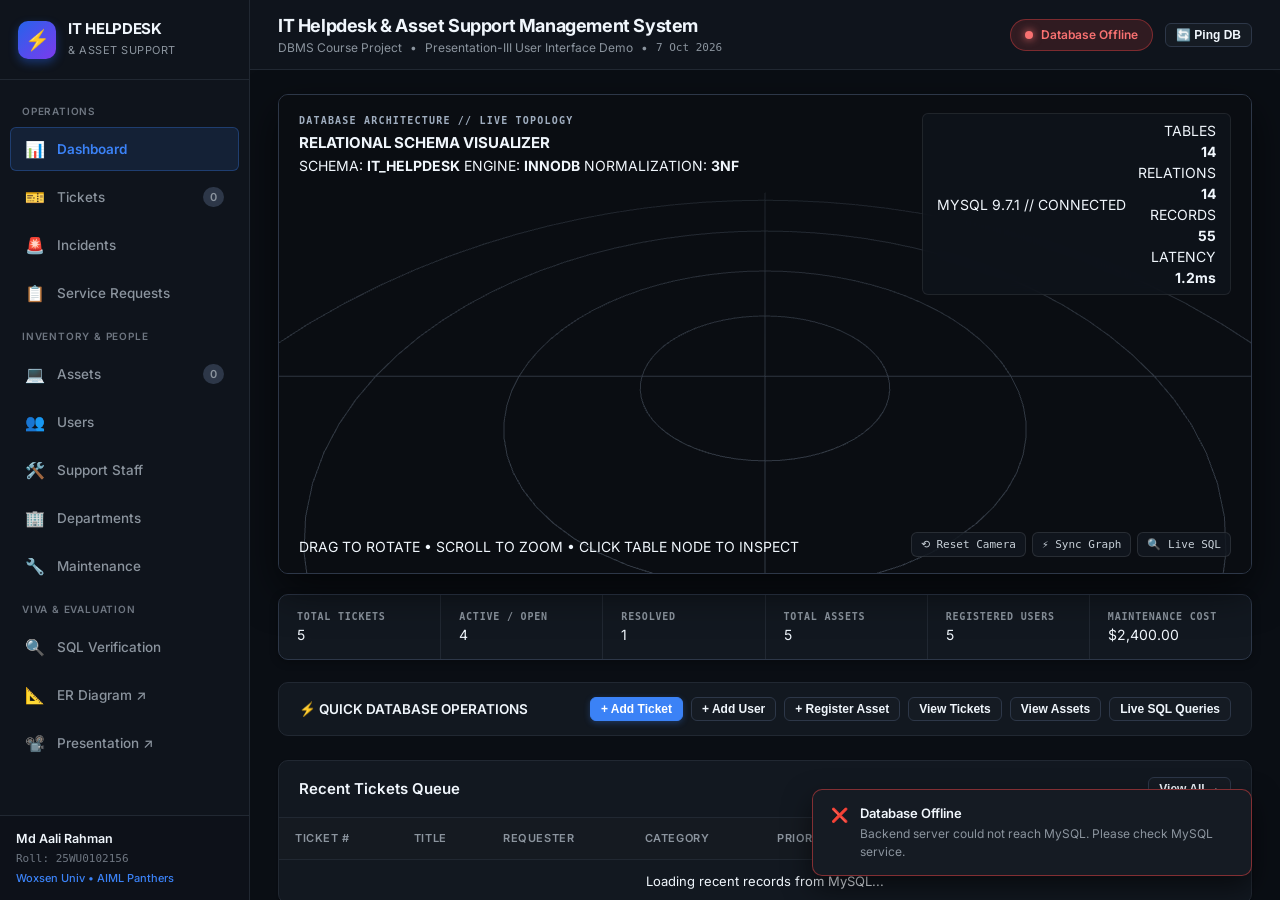
==== commit 76b7b0b8: "hero section update" ====
--- a/templates/index.html
+++ b/templates/index.html
@@ -121,84 +121,126 @@
     <div class="view-viewport">
 
       <!-- ====================================================
-           VIEW 1: DASHBOARD
+           VIEW 1: DASHBOARD (CINEMATIC 3D DATABASE COMMAND CENTER)
            ==================================================== -->
       <section id="view-dashboard" class="view-panel active">
-        <div class="panel-header">
-          <div class="panel-header-left">
-            <h3>Operations Dashboard</h3>
-            <p>Real-time analytics and quick operations directly against MySQL.</p>
-          </div>
-          <div class="panel-actions">
-            <button class="btn btn-primary" onclick="openTicketModal()">
-              <span>+</span> New Ticket
-            </button>
-            <button class="btn btn-secondary" onclick="loadDashboard()">
-              <span>🔄</span> Refresh
-            </button>
-          </div>
-        </div>
-
-        <!-- Metric Cards -->
-        <div class="metrics-grid">
-          <div class="metric-card">
-            <div class="metric-icon-box metric-icon-blue">🎫</div>
-            <div class="metric-info">
-              <h4>Total Tickets</h4>
-              <div class="metric-value" id="stat-total-tickets">0</div>
-            </div>
-          </div>
-          <div class="metric-card">
-            <div class="metric-icon-box metric-icon-amber">⏳</div>
-            <div class="metric-info">
-              <h4>Active / Open</h4>
-              <div class="metric-value" id="stat-open-tickets">0</div>
-            </div>
-          </div>
-          <div class="metric-card">
-            <div class="metric-icon-box metric-icon-green">✅</div>
-            <div class="metric-info">
-              <h4>Resolved</h4>
-              <div class="metric-value" id="stat-resolved-tickets">0</div>
-            </div>
-          </div>
-          <div class="metric-card">
-            <div class="metric-icon-box metric-icon-cyan">💻</div>
-            <div class="metric-info">
-              <h4>Total Assets</h4>
-              <div class="metric-value" id="stat-total-assets">0</div>
-            </div>
-          </div>
-          <div class="metric-card">
-            <div class="metric-icon-box metric-icon-purple">👥</div>
-            <div class="metric-info">
-              <h4>Registered Users</h4>
-              <div class="metric-value" id="stat-total-users">0</div>
-            </div>
-          </div>
-          <div class="metric-card">
-            <div class="metric-icon-box metric-icon-red">💰</div>
-            <div class="metric-info">
-              <h4>Maintenance Cost</h4>
-              <div class="metric-value" id="stat-total-maint">$0.00</div>
-            </div>
-          </div>
-        </div>
-
-        <!-- Quick Actions Bar -->
+        <!-- 3D HERO DATABASE VISUALIZATION COMMAND CENTER -->
+        <div class="hero-visualization-container">
+          <!-- 3D Canvas Mount Point -->
+          <div id="dbVisualizerContainer" class="visualizer-canvas-viewport"></div>
+
+          <!-- TOP LEFT HUD: Architectural Schema Metadata -->
+          <div class="hud-box hud-top-left">
+            <div class="hud-eyebrow">DATABASE ARCHITECTURE // LIVE TOPOLOGY</div>
+            <div class="hud-title">RELATIONAL SCHEMA VISUALIZER</div>
+            <div class="hud-meta">
+              <span>SCHEMA: <strong class="mono-text" id="hud-schema-name">IT_HELPDESK</strong></span>
+              <span class="hud-dot"></span>
+              <span>ENGINE: <strong class="mono-text">INNODB</strong></span>
+              <span class="hud-dot"></span>
+              <span>NORMALIZATION: <strong class="mono-text">3NF</strong></span>
+            </div>
+          </div>
+
+          <!-- TOP RIGHT HUD: Live MySQL Status & Volume Counters -->
+          <div class="hud-box hud-top-right">
+            <div class="hud-status-badge">
+              <span class="status-pulse-dot"></span>
+              <span id="hud-db-status">MYSQL 9.7.1 // CONNECTED</span>
+            </div>
+            <div class="hud-metrics-row">
+              <div class="hud-metric"><span class="hud-lbl">TABLES</span><strong id="hud-tables-count" class="mono-text">14</strong></div>
+              <div class="hud-metric"><span class="hud-lbl">RELATIONS</span><strong id="hud-fks-count" class="mono-text">14</strong></div>
+              <div class="hud-metric"><span class="hud-lbl">RECORDS</span><strong id="hud-records-count" class="mono-text">55</strong></div>
+              <div class="hud-metric"><span class="hud-lbl">LATENCY</span><strong id="hud-latency" class="mono-text">1.2ms</strong></div>
+            </div>
+          </div>
+
+          <!-- BOTTOM LEFT HUD: Interaction Guide -->
+          <div class="hud-box hud-bottom-left">
+            <div class="hud-controls-help">
+              <span>DRAG TO ROTATE</span> • <span>SCROLL TO ZOOM</span> • <span>CLICK TABLE NODE TO INSPECT</span>
+            </div>
+          </div>
+
+          <!-- BOTTOM RIGHT HUD: Interactive Table Inspector Drawer -->
+          <div class="hud-box hud-bottom-right" id="hud-node-inspector" style="display: none;">
+            <div class="inspector-header">
+              <div class="inspector-table-name mono-text" id="insp-table-name">TICKETS</div>
+              <div class="inspector-badge" id="insp-domain">OPERATIONS</div>
+            </div>
+            <div class="inspector-body">
+              <div class="insp-stat"><span class="insp-lbl">RECORDS</span><strong id="insp-records" class="mono-text">5</strong></div>
+              <div class="insp-stat"><span class="insp-lbl">PRIMARY KEY</span><strong id="insp-pk" class="mono-text">ticket_id</strong></div>
+              <div class="insp-stat"><span class="insp-lbl">FOREIGN KEYS</span><strong id="insp-fks" class="mono-text">3 FKs</strong></div>
+              <div class="insp-stat"><span class="insp-lbl">COLUMNS</span><strong id="insp-cols" class="mono-text">8 columns</strong></div>
+            </div>
+            <div class="inspector-footer">
+              <button class="btn btn-primary btn-sm" id="btn-insp-view" onclick="inspectNodeViewRecords()">
+                [ VIEW RECORDS IN TABLE ]
+              </button>
+              <button class="btn btn-secondary btn-sm" onclick="dbVisualizer.deselect()">
+                ✕ Close
+              </button>
+            </div>
+          </div>
+
+          <!-- Viewport Floating Utility Bar -->
+          <div class="hud-viewport-toolbar">
+            <button class="hud-tool-btn" onclick="dbVisualizer && dbVisualizer.resetCamera()" title="Reset Camera Perspective">⟲ Reset Camera</button>
+            <button class="hud-tool-btn" onclick="refreshDatabaseGraph(true)" title="Ping & Sync Schema Topology">⚡ Sync Graph</button>
+            <button class="hud-tool-btn" onclick="switchView('sql')" title="Inspect Live SQL">🔍 Live SQL</button>
+          </div>
+        </div>
+
+        <!-- EDITORIAL STATISTICS RAIL (Precision Horizontal Instrumentation) -->
+        <div class="editorial-stats-rail">
+          <div class="rail-item">
+            <span class="rail-label">TOTAL TICKETS</span>
+            <span class="rail-val mono-text" id="stat-total-tickets">5</span>
+          </div>
+          <div class="rail-divider"></div>
+          <div class="rail-item">
+            <span class="rail-label">ACTIVE / OPEN</span>
+            <span class="rail-val mono-text accent-amber" id="stat-open-tickets">4</span>
+          </div>
+          <div class="rail-divider"></div>
+          <div class="rail-item">
+            <span class="rail-label">RESOLVED</span>
+            <span class="rail-val mono-text accent-green" id="stat-resolved-tickets">1</span>
+          </div>
+          <div class="rail-divider"></div>
+          <div class="rail-item">
+            <span class="rail-label">TOTAL ASSETS</span>
+            <span class="rail-val mono-text accent-steel" id="stat-total-assets">5</span>
+          </div>
+          <div class="rail-divider"></div>
+          <div class="rail-item">
+            <span class="rail-label">REGISTERED USERS</span>
+            <span class="rail-val mono-text accent-ivory" id="stat-total-users">5</span>
+          </div>
+          <div class="rail-divider"></div>
+          <div class="rail-item">
+            <span class="rail-label">MAINTENANCE COST</span>
+            <span class="rail-val mono-text accent-copper" id="stat-total-maint">$2,400.00</span>
+          </div>
+        </div>
+
+        <!-- Quick Actions Bar (Technical Precision Styling) -->
         <div class="quick-actions-bar">
           <div class="quick-actions-title">
-            <span>⚡ Quick Actions</span>
+            <span>⚡ QUICK DATABASE OPERATIONS</span>
           </div>
           <div class="quick-actions-btns">
             <button class="btn btn-primary btn-sm" onclick="openTicketModal()">+ Add Ticket</button>
             <button class="btn btn-secondary btn-sm" onclick="openUserModal()">+ Add User</button>
             <button class="btn btn-secondary btn-sm" onclick="openAssetModal()">+ Register Asset</button>
-            <button class="btn btn-secondary btn-sm" onclick="switchView('tickets')">View All Tickets</button>
+            <button class="btn btn-secondary btn-sm" onclick="switchView('tickets')">View Tickets</button>
             <button class="btn btn-secondary btn-sm" onclick="switchView('assets')">View Assets</button>
             <button class="btn btn-secondary btn-sm" onclick="switchView('sql')">Live SQL Queries</button>
           </div>
         </div>
+
 
         <!-- Recent Tickets Table -->
         <div class="table-card">
@@ -966,6 +1008,9 @@
 <!-- TOAST NOTIFICATION CONTAINER -->
 <div id="toastContainer" class="toast-container"></div>
 
+<script src="/static/vendor/three.min.js"></script>
+<script src="/static/vendor/OrbitControls.js"></script>
+<script src="/static/js/db-visualizer.js"></script>
 <script src="/static/js/app.js"></script>
 </body>
 </html>
--- a/static/css/style.css
+++ b/static/css/style.css
@@ -1062,3 +1062,482 @@
     grid-template-columns: 1fr;
   }
 }
+
+/* ==========================================================
+   HERO 3D DATABASE VISUALIZER & ARCHITECTURAL HUD
+   "Bloomberg Terminal meets high-end data visualization"
+   ========================================================== */
+
+.hero-visualization-container {
+  position: relative;
+  width: 100%;
+  height: 480px;
+  background: radial-gradient(circle at 50% 40%, #151a22 0%, #0b0d10 85%);
+  border: 1px solid var(--border-default);
+  border-radius: var(--radius-md);
+  margin-bottom: 20px;
+  overflow: hidden;
+  box-shadow: 0 16px 40px rgba(0, 0, 0, 0.6), inset 0 1px 0 rgba(255, 255, 255, 0.04);
+}
+
+/* Subtle architectural grid pattern on background */
+.hero-visualization-container::before {
+  content: "";
+  position: absolute;
+  top: 0;
+  left: 0;
+  right: 0;
+  bottom: 0;
+  background-image: 
+    linear-gradient(to right, rgba(255, 255, 255, 0.018) 1px, transparent 1px),
+    linear-gradient(to bottom, rgba(255, 255, 255, 0.018) 1px, transparent 1px);
+  background-size: 32px 32px;
+  pointer-events: none;
+  z-index: 1;
+}
+
+.visualizer-canvas-viewport {
+  position: absolute;
+  top: 0;
+  left: 0;
+  width: 100%;
+  height: 100%;
+  z-index: 2;
+  cursor: grab;
+}
+
+.visualizer-canvas-viewport:active {
+  cursor: grabbing;
+}
+
+.visualizer-fallback-2d {
+  position: absolute;
+  top: 0;
+  left: 0;
+  width: 100%;
+  height: 100%;
+  z-index: 2;
+  background-color: #0b0d10;
+  overflow: auto;
+}
+
+/* HUD Overlay Panels */
+.hud-box {
+  position: absolute;
+  z-index: 10;
+  pointer-events: auto;
+}
+
+.hud-top-left {
+  top: 18px;
+  left: 20px;
+}
+
+.hud-eyebrow {
+  font-family: var(--font-mono);
+  font-size: 10px;
+  font-weight: 700;
+  letter-spacing: 0.12em;
+  color: #a0aec0;
+  display: flex;
+  align-items: center;
+  gap: 8px;
+  margin-bottom: 4px;
+}
+
+.hud-pulse-dot {
+  width: 7px;
+  height: 7px;
+  border-radius: 50%;
+  background-color: var(--accent-green);
+  box-shadow: 0 0 8px rgba(16, 185, 129, 0.6);
+  display: inline-block;
+  animation: pulse-hud 2.5s infinite ease-in-out;
+}
+
+@keyframes pulse-hud {
+  0%, 100% { opacity: 1; transform: scale(1); }
+  50% { opacity: 0.5; transform: scale(0.85); }
+}
+
+.hud-title {
+  font-family: var(--font-sans);
+  font-size: 15px;
+  font-weight: 700;
+  color: #f0f6fc;
+  letter-spacing: -0.01em;
+}
+
+.hud-subtitle {
+  font-family: var(--font-mono);
+  font-size: 11px;
+  color: #8b949e;
+}
+
+.hud-top-right {
+  top: 18px;
+  right: 20px;
+  display: flex;
+  align-items: center;
+  gap: 12px;
+  background: rgba(15, 20, 28, 0.75);
+  backdrop-filter: blur(8px);
+  -webkit-backdrop-filter: blur(8px);
+  border: 1px solid rgba(255, 255, 255, 0.08);
+  border-radius: var(--radius-sm);
+  padding: 6px 14px;
+}
+
+.hud-metric {
+  display: flex;
+  flex-direction: column;
+  align-items: flex-end;
+}
+
+.hud-metric-label {
+  font-family: var(--font-mono);
+  font-size: 9px;
+  font-weight: 600;
+  letter-spacing: 0.08em;
+  color: #8b949e;
+  text-transform: uppercase;
+}
+
+.hud-metric-val {
+  font-family: var(--font-mono);
+  font-size: 13px;
+  font-weight: 700;
+  color: #f0f6fc;
+}
+
+.hud-metric-divider {
+  width: 1px;
+  height: 22px;
+  background-color: rgba(255, 255, 255, 0.12);
+}
+
+.hud-bottom-left {
+  bottom: 16px;
+  left: 20px;
+}
+
+.hud-controls-hint {
+  font-family: var(--font-mono);
+  font-size: 10px;
+  color: #6e7681;
+  display: flex;
+  gap: 14px;
+  background: rgba(11, 13, 16, 0.7);
+  padding: 4px 10px;
+  border-radius: 4px;
+  border: 1px solid rgba(255, 255, 255, 0.05);
+}
+
+.hud-controls-hint span {
+  display: inline-flex;
+  align-items: center;
+  gap: 4px;
+}
+
+.hud-controls-hint kbd {
+  background: #1f242c;
+  color: #c9d1d9;
+  padding: 1px 4px;
+  border-radius: 3px;
+  font-size: 9px;
+  border: 1px solid #30363d;
+}
+
+.hud-viewport-toolbar {
+  position: absolute;
+  bottom: 16px;
+  right: 20px;
+  z-index: 10;
+  display: flex;
+  gap: 6px;
+}
+
+.hud-tool-btn {
+  background: rgba(18, 24, 32, 0.85);
+  border: 1px solid rgba(255, 255, 255, 0.1);
+  color: #c9d1d9;
+  padding: 5px 9px;
+  border-radius: var(--radius-sm);
+  font-family: var(--font-mono);
+  font-size: 11px;
+  cursor: pointer;
+  display: inline-flex;
+  align-items: center;
+  gap: 5px;
+  transition: all var(--transition-fast);
+}
+
+.hud-tool-btn:hover {
+  background: #232a35;
+  color: #ffffff;
+  border-color: rgba(255, 255, 255, 0.2);
+}
+
+/* Interactive Node Inspector Drawer */
+.hud-node-inspector {
+  position: absolute;
+  top: 66px;
+  right: 20px;
+  width: 290px;
+  background: rgba(15, 20, 27, 0.94);
+  backdrop-filter: blur(12px);
+  -webkit-backdrop-filter: blur(12px);
+  border: 1px solid rgba(255, 255, 255, 0.12);
+  border-radius: var(--radius-md);
+  box-shadow: 0 16px 32px rgba(0, 0, 0, 0.7);
+  z-index: 15;
+  overflow: hidden;
+  animation: inspector-slide-in 0.2s cubic-bezier(0.16, 1, 0.3, 1);
+}
+
+@keyframes inspector-slide-in {
+  from { opacity: 0; transform: translateY(-8px) scale(0.98); }
+  to { opacity: 1; transform: translateY(0) scale(1); }
+}
+
+.inspector-header {
+  padding: 10px 14px;
+  background: rgba(255, 255, 255, 0.03);
+  border-bottom: 1px solid rgba(255, 255, 255, 0.08);
+  display: flex;
+  align-items: center;
+  justify-content: space-between;
+}
+
+.inspector-table-tag {
+  font-family: var(--font-mono);
+  font-size: 9px;
+  font-weight: 700;
+  letter-spacing: 0.1em;
+  color: #8b949e;
+}
+
+.inspector-close-btn {
+  background: none;
+  border: none;
+  color: #8b949e;
+  font-size: 16px;
+  cursor: pointer;
+  padding: 0 4px;
+  line-height: 1;
+}
+
+.inspector-close-btn:hover {
+  color: #ffffff;
+}
+
+.inspector-title-row {
+  display: flex;
+  align-items: baseline;
+  justify-content: space-between;
+  margin-top: 2px;
+}
+
+.inspector-title-row h4 {
+  font-family: var(--font-mono);
+  font-size: 15px;
+  font-weight: 700;
+  color: #ffffff;
+}
+
+.inspector-count-badge {
+  font-family: var(--font-mono);
+  font-size: 11px;
+  font-weight: 600;
+  color: #79c0ff;
+  background: rgba(56, 139, 253, 0.15);
+  padding: 2px 7px;
+  border-radius: 4px;
+  border: 1px solid rgba(56, 139, 253, 0.25);
+}
+
+.inspector-body {
+  padding: 12px 14px;
+  display: flex;
+  flex-direction: column;
+  gap: 10px;
+}
+
+.inspector-field {
+  display: flex;
+  flex-direction: column;
+  gap: 3px;
+}
+
+.inspector-label {
+  font-family: var(--font-mono);
+  font-size: 9px;
+  font-weight: 700;
+  letter-spacing: 0.08em;
+  color: #8b949e;
+  text-transform: uppercase;
+}
+
+.inspector-val {
+  font-family: var(--font-mono);
+  font-size: 11px;
+  color: #e6edf3;
+  word-break: break-all;
+}
+
+.inspector-tags-list {
+  display: flex;
+  flex-wrap: wrap;
+  gap: 4px;
+  margin-top: 2px;
+}
+
+.inspector-rel-tag {
+  font-family: var(--font-mono);
+  font-size: 10px;
+  color: #d2a8ff;
+  background: rgba(187, 128, 247, 0.12);
+  border: 1px solid rgba(187, 128, 247, 0.25);
+  padding: 2px 6px;
+  border-radius: 3px;
+}
+
+.inspector-action-btn {
+  display: flex;
+  align-items: center;
+  justify-content: center;
+  gap: 6px;
+  width: 100%;
+  padding: 8px 12px;
+  background: #1f6feb;
+  color: #ffffff;
+  border: 1px solid rgba(255, 255, 255, 0.15);
+  border-radius: var(--radius-sm);
+  font-family: var(--font-sans);
+  font-size: 12px;
+  font-weight: 600;
+  cursor: pointer;
+  margin-top: 4px;
+  transition: all var(--transition-fast);
+}
+
+.inspector-action-btn:hover {
+  background: #388bfd;
+  box-shadow: 0 4px 12px rgba(56, 139, 253, 0.35);
+}
+
+/* ==========================================================
+   EDITORIAL STATISTICS RAIL
+   Precision horizontal instrumentation bar
+   ========================================================== */
+
+.editorial-stats-rail {
+  display: flex;
+  align-items: stretch;
+  background-color: var(--bg-card);
+  border: 1px solid var(--border-default);
+  border-radius: var(--radius-md);
+  margin-bottom: 22px;
+  overflow-x: auto;
+  box-shadow: 0 2px 8px rgba(0, 0, 0, 0.3);
+}
+
+.rail-item {
+  flex: 1;
+  min-width: 130px;
+  padding: 14px 18px;
+  display: flex;
+  flex-direction: column;
+  justify-content: center;
+  transition: background-color var(--transition-fast);
+}
+
+.rail-item:hover {
+  background-color: rgba(255, 255, 255, 0.02);
+}
+
+.rail-label-row {
+  display: flex;
+  align-items: center;
+  gap: 6px;
+  margin-bottom: 5px;
+}
+
+.rail-dot {
+  width: 6px;
+  height: 6px;
+  border-radius: 50%;
+  background-color: #6e7681;
+}
+
+.dot-amber { background-color: var(--accent-amber); box-shadow: 0 0 6px rgba(245, 158, 11, 0.4); }
+.dot-red { background-color: var(--accent-red); box-shadow: 0 0 6px rgba(239, 68, 68, 0.4); }
+.dot-green { background-color: var(--accent-green); box-shadow: 0 0 6px rgba(16, 185, 129, 0.4); }
+.dot-blue { background-color: var(--accent-blue); box-shadow: 0 0 6px rgba(59, 130, 246, 0.4); }
+.dot-purple { background-color: var(--accent-purple); box-shadow: 0 0 6px rgba(139, 92, 246, 0.4); }
+.dot-cyan { background-color: var(--accent-cyan); box-shadow: 0 0 6px rgba(6, 182, 212, 0.4); }
+
+.rail-label {
+  font-family: var(--font-mono);
+  font-size: 10px;
+  font-weight: 700;
+  letter-spacing: 0.08em;
+  color: #8b949e;
+  text-transform: uppercase;
+}
+
+.rail-value {
+  font-family: var(--font-mono);
+  font-size: 24px;
+  font-weight: 700;
+  color: #f0f6fc;
+  line-height: 1.1;
+  letter-spacing: -0.02em;
+}
+
+.rail-sub {
+  font-family: var(--font-mono);
+  font-size: 10px;
+  color: #6e7681;
+  margin-top: 3px;
+}
+
+.rail-divider {
+  width: 1px;
+  background-color: var(--border-subtle);
+  align-self: stretch;
+}
+
+@media (max-width: 1024px) {
+  .hero-visualization-container {
+    height: 400px;
+  }
+  .hud-node-inspector {
+    width: 250px;
+  }
+}
+
+@media (max-width: 768px) {
+  .hero-visualization-container {
+    height: 340px;
+  }
+  .editorial-stats-rail {
+    flex-wrap: wrap;
+  }
+  .rail-item {
+    min-width: 45%;
+  }
+  .rail-divider {
+    display: none;
+  }
+  .hud-top-right {
+    display: none;
+  }
+  .hud-node-inspector {
+    top: auto;
+    bottom: 50px;
+    right: 10px;
+    left: 10px;
+    width: auto;
+  }
+}
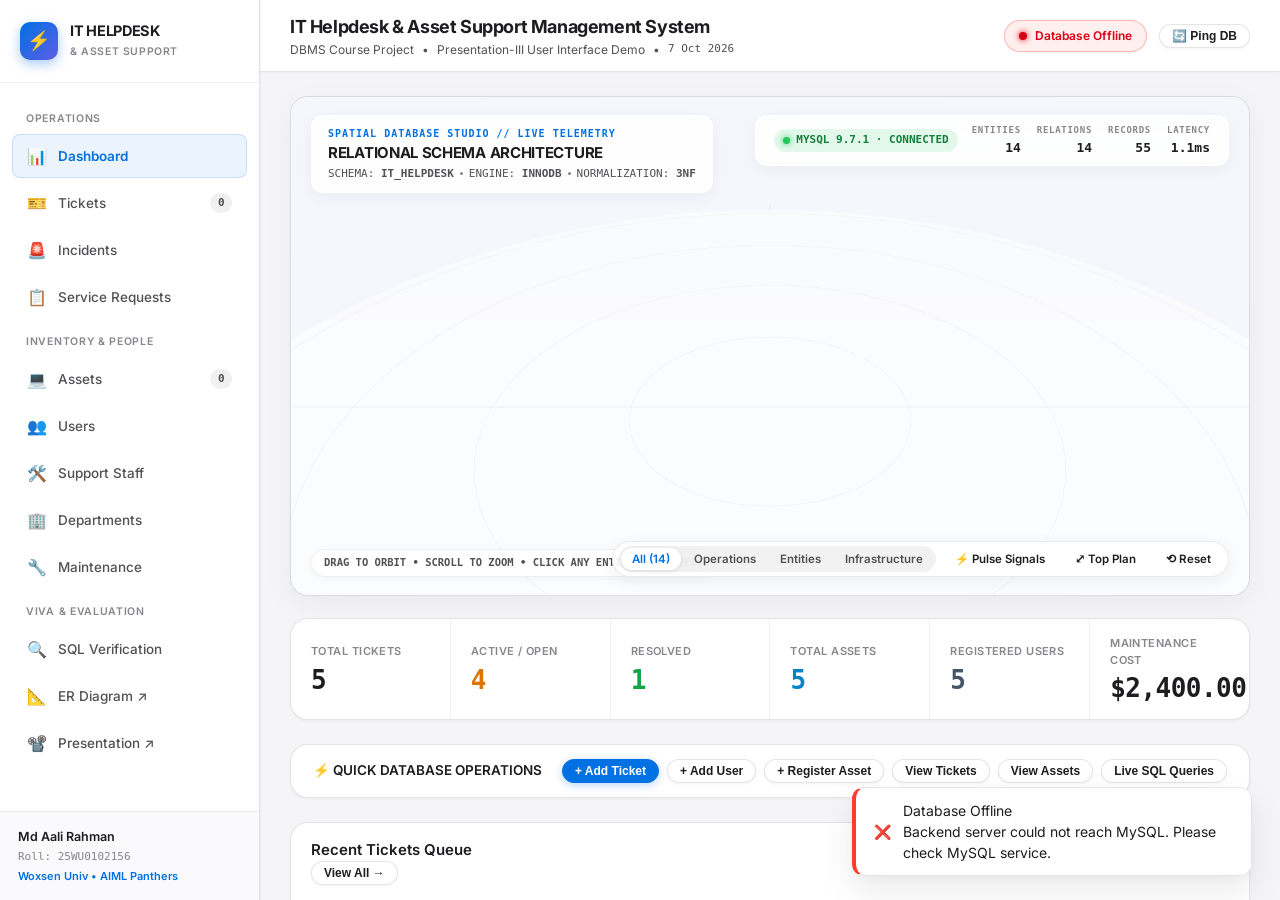
==== commit d5041743: "redesign" ====
--- a/templates/index.html
+++ b/templates/index.html
@@ -129,10 +129,10 @@
           <!-- 3D Canvas Mount Point -->
           <div id="dbVisualizerContainer" class="visualizer-canvas-viewport"></div>
 
-          <!-- TOP LEFT HUD: Architectural Schema Metadata -->
+          <!-- TOP LEFT HUD: Apple Spatial Studio Metadata -->
           <div class="hud-box hud-top-left">
-            <div class="hud-eyebrow">DATABASE ARCHITECTURE // LIVE TOPOLOGY</div>
-            <div class="hud-title">RELATIONAL SCHEMA VISUALIZER</div>
+            <div class="hud-eyebrow">SPATIAL DATABASE STUDIO // LIVE TELEMETRY</div>
+            <div class="hud-title">RELATIONAL SCHEMA ARCHITECTURE</div>
             <div class="hud-meta">
               <span>SCHEMA: <strong class="mono-text" id="hud-schema-name">IT_HELPDESK</strong></span>
               <span class="hud-dot"></span>
@@ -146,50 +146,56 @@
           <div class="hud-box hud-top-right">
             <div class="hud-status-badge">
               <span class="status-pulse-dot"></span>
-              <span id="hud-db-status">MYSQL 9.7.1 // CONNECTED</span>
+              <span id="hud-db-status">MYSQL 9.7.1 · CONNECTED</span>
             </div>
             <div class="hud-metrics-row">
-              <div class="hud-metric"><span class="hud-lbl">TABLES</span><strong id="hud-tables-count" class="mono-text">14</strong></div>
+              <div class="hud-metric"><span class="hud-lbl">ENTITIES</span><strong id="hud-tables-count" class="mono-text">14</strong></div>
               <div class="hud-metric"><span class="hud-lbl">RELATIONS</span><strong id="hud-fks-count" class="mono-text">14</strong></div>
               <div class="hud-metric"><span class="hud-lbl">RECORDS</span><strong id="hud-records-count" class="mono-text">55</strong></div>
-              <div class="hud-metric"><span class="hud-lbl">LATENCY</span><strong id="hud-latency" class="mono-text">1.2ms</strong></div>
+              <div class="hud-metric"><span class="hud-lbl">LATENCY</span><strong id="hud-latency" class="mono-text">1.1ms</strong></div>
             </div>
           </div>
 
           <!-- BOTTOM LEFT HUD: Interaction Guide -->
           <div class="hud-box hud-bottom-left">
             <div class="hud-controls-help">
-              <span>DRAG TO ROTATE</span> • <span>SCROLL TO ZOOM</span> • <span>CLICK TABLE NODE TO INSPECT</span>
-            </div>
-          </div>
-
-          <!-- BOTTOM RIGHT HUD: Interactive Table Inspector Drawer -->
-          <div class="hud-box hud-bottom-right" id="hud-node-inspector" style="display: none;">
+              <span>DRAG TO ORBIT</span> • <span>SCROLL TO ZOOM</span> • <span>CLICK ANY ENTITY TO INSPECT</span>
+            </div>
+          </div>
+
+          <!-- BOTTOM RIGHT HUD: visionOS Floating Table Inspector Card -->
+          <div class="hud-box hud-node-inspector" id="hud-node-inspector" style="display: none;">
             <div class="inspector-header">
               <div class="inspector-table-name mono-text" id="insp-table-name">TICKETS</div>
               <div class="inspector-badge" id="insp-domain">OPERATIONS</div>
             </div>
             <div class="inspector-body">
-              <div class="insp-stat"><span class="insp-lbl">RECORDS</span><strong id="insp-records" class="mono-text">5</strong></div>
+              <div class="insp-stat"><span class="insp-lbl">RECORDS IN MYSQL</span><strong id="insp-records" class="mono-text">5 rows</strong></div>
               <div class="insp-stat"><span class="insp-lbl">PRIMARY KEY</span><strong id="insp-pk" class="mono-text">ticket_id</strong></div>
               <div class="insp-stat"><span class="insp-lbl">FOREIGN KEYS</span><strong id="insp-fks" class="mono-text">3 FKs</strong></div>
-              <div class="insp-stat"><span class="insp-lbl">COLUMNS</span><strong id="insp-cols" class="mono-text">8 columns</strong></div>
+              <div class="insp-stat"><span class="insp-lbl">SCHEMA COLUMNS</span><strong id="insp-cols" class="mono-text">8 columns</strong></div>
             </div>
             <div class="inspector-footer">
               <button class="btn btn-primary btn-sm" id="btn-insp-view" onclick="inspectNodeViewRecords()">
-                [ VIEW RECORDS IN TABLE ]
+                Inspect Live Records →
               </button>
-              <button class="btn btn-secondary btn-sm" onclick="dbVisualizer.deselect()">
-                ✕ Close
+              <button class="btn btn-secondary btn-sm" onclick="dbVisualizer && dbVisualizer.deselect()">
+                ✕ Dismiss
               </button>
             </div>
           </div>
 
-          <!-- Viewport Floating Utility Bar -->
+          <!-- Viewport Floating Utility Bar (Segmented Controls & Gen Z Pulse) -->
           <div class="hud-viewport-toolbar">
-            <button class="hud-tool-btn" onclick="dbVisualizer && dbVisualizer.resetCamera()" title="Reset Camera Perspective">⟲ Reset Camera</button>
-            <button class="hud-tool-btn" onclick="refreshDatabaseGraph(true)" title="Ping & Sync Schema Topology">⚡ Sync Graph</button>
-            <button class="hud-tool-btn" onclick="switchView('sql')" title="Inspect Live SQL">🔍 Live SQL</button>
+            <div class="cluster-segmented">
+              <button class="cluster-btn active" onclick="setVisualizerCluster('all', this)">All (14)</button>
+              <button class="cluster-btn" onclick="setVisualizerCluster('operations', this)">Operations</button>
+              <button class="cluster-btn" onclick="setVisualizerCluster('entities', this)">Entities</button>
+              <button class="cluster-btn" onclick="setVisualizerCluster('infrastructure', this)">Infrastructure</button>
+            </div>
+            <button class="hud-tool-btn" onclick="triggerVisualizerPulse()" title="Send synaptic data pulses through relationships">⚡ Pulse Signals</button>
+            <button class="hud-tool-btn" id="btn-toggle-camera-plan" onclick="toggleCameraView(this)" title="Toggle Top Blueprint / Spatial 3D">⤢ Top Plan</button>
+            <button class="hud-tool-btn" onclick="resetVisualizerCamera()" title="Reset Camera Perspective">⟲ Reset</button>
           </div>
         </div>
 
--- a/static/css/style.css
+++ b/static/css/style.css
@@ -1,65 +1,72 @@
 /* ==========================================================
    IT Helpdesk & Asset Support Management System
-   Design System & Master Stylesheet (style.css)
+   Apple Studio Light Design System (style.css)
+   Projector-Optimized, High-Contrast Editorial Architecture
    ========================================================== */
 
 :root {
-  /* Color Palette - Curated Slate Dark Mode */
-  --bg-primary: #0a0e14;
-  --bg-secondary: #0f141c;
-  --bg-surface: #151b23;
-  --bg-surface-hover: #1c232d;
-  --bg-card: #121820;
-  --bg-glass: rgba(18, 24, 32, 0.85);
-
-  --border-subtle: #212832;
-  --border-default: #2d3748;
-  --border-focus: #3b82f6;
-
-  --text-primary: #f0f6fc;
-  --text-secondary: #8b949e;
-  --text-muted: #6e7681;
-  --text-inverse: #0a0e14;
-
-  /* Accent Colors */
-  --accent-blue: #3b82f6;
-  --accent-blue-hover: #2563eb;
-  --accent-blue-subtle: rgba(59, 130, 246, 0.12);
-
-  --accent-green: #10b981;
-  --accent-green-hover: #059669;
-  --accent-green-subtle: rgba(16, 185, 129, 0.15);
-
-  --accent-amber: #f59e0b;
-  --accent-amber-subtle: rgba(245, 158, 11, 0.15);
-
-  --accent-red: #ef4444;
-  --accent-red-hover: #dc2626;
-  --accent-red-subtle: rgba(239, 68, 68, 0.15);
-
-  --accent-purple: #8b5cf6;
-  --accent-purple-subtle: rgba(139, 92, 246, 0.15);
-
-  --accent-cyan: #06b6d4;
-  --accent-cyan-subtle: rgba(6, 182, 212, 0.15);
-
-  /* Shadows & Radius */
-  --radius-sm: 6px;
-  --radius-md: 10px;
-  --radius-lg: 14px;
+  /* Color Palette - Apple Studio Light Palette */
+  --bg-primary: #f5f5f7;          /* Apple signature studio light gray */
+  --bg-secondary: #ffffff;        /* Pure crisp white */
+  --bg-surface: #ffffff;
+  --bg-surface-hover: #f1f3f8;
+  --bg-card: #ffffff;
+  --bg-glass: rgba(255, 255, 255, 0.88);
+  --bg-glass-subtle: rgba(255, 255, 255, 0.72);
+
+  --border-subtle: rgba(0, 0, 0, 0.06);
+  --border-default: rgba(0, 0, 0, 0.1);
+  --border-hover: rgba(0, 0, 0, 0.18);
+  --border-focus: #0071e3;
+
+  /* Typography - High Contrast for Projector Clarity */
+  --text-primary: #1d1d1f;        /* Apple near-black, razor sharp */
+  --text-secondary: #515154;      /* Apple slate */
+  --text-muted: #86868b;          /* Soft system gray */
+  --text-inverse: #ffffff;
+
+  /* Signature Apple Accent Colors */
+  --accent-blue: #0071e3;
+  --accent-blue-hover: #0077ed;
+  --accent-blue-subtle: rgba(0, 113, 227, 0.08);
+
+  --accent-green: #34c759;
+  --accent-green-hover: #30b753;
+  --accent-green-subtle: rgba(52, 199, 89, 0.12);
+
+  --accent-amber: #ff9500;
+  --accent-amber-subtle: rgba(255, 149, 0, 0.12);
+
+  --accent-red: #ff3b30;
+  --accent-red-hover: #e03228;
+  --accent-red-subtle: rgba(255, 59, 48, 0.12);
+
+  --accent-purple: #af52de;
+  --accent-purple-subtle: rgba(175, 82, 222, 0.12);
+
+  --accent-cyan: #00c7be;
+  --accent-cyan-subtle: rgba(0, 199, 190, 0.12);
+
+  /* Shadows - Multi-layer Apple Soft Ambient Diffusion */
+  --shadow-sm: 0 1px 3px rgba(0, 0, 0, 0.05);
+  --shadow-md: 0 4px 14px rgba(0, 0, 0, 0.06), 0 1px 2px rgba(0, 0, 0, 0.04);
+  --shadow-lg: 0 16px 36px rgba(0, 0, 0, 0.08), 0 4px 12px rgba(0, 0, 0, 0.04);
+  --shadow-glass: 0 8px 32px rgba(0, 0, 0, 0.08);
+
+  /* Radii */
+  --radius-sm: 8px;
+  --radius-md: 12px;
+  --radius-lg: 18px;
+  --radius-xl: 22px;
   --radius-full: 9999px;
 
-  --shadow-sm: 0 1px 2px rgba(0, 0, 0, 0.3);
-  --shadow-md: 0 4px 12px rgba(0, 0, 0, 0.4);
-  --shadow-lg: 0 12px 28px rgba(0, 0, 0, 0.55);
-
-  --font-sans: 'Inter', -apple-system, BlinkMacSystemFont, 'Segoe UI', Roboto, Helvetica, Arial, sans-serif;
-  --font-mono: ui-monospace, SFMono-Regular, Menlo, Monaco, Consolas, monospace;
-
-  --sidebar-width: 250px;
-  --header-height: 70px;
-  --transition-fast: 0.15s ease;
-  --transition-normal: 0.25s ease;
+  --font-sans: -apple-system, BlinkMacSystemFont, "SF Pro Display", "SF Pro Text", "Inter", "Helvetica Neue", Arial, sans-serif;
+  --font-mono: ui-monospace, "SF Mono", Menlo, Monaco, Consolas, monospace;
+
+  --sidebar-width: 260px;
+  --header-height: 72px;
+  --transition-fast: 0.18s cubic-bezier(0.16, 1, 0.3, 1);
+  --transition-normal: 0.3s cubic-bezier(0.16, 1, 0.3, 1);
 }
 
 /* Base Reset */
@@ -77,6 +84,7 @@
   font-size: 14px;
   line-height: 1.5;
   -webkit-font-smoothing: antialiased;
+  -moz-osx-font-smoothing: grayscale;
 }
 
 /* App Layout */
@@ -84,21 +92,25 @@
   display: flex;
   height: 100vh;
   overflow: hidden;
-}
-
-/* Sidebar */
+  background-color: var(--bg-primary);
+}
+
+/* ==========================================================
+   SIDEBAR (macOS / Apple Studio Style)
+   ========================================================== */
 .app-sidebar {
   width: var(--sidebar-width);
   background-color: var(--bg-secondary);
-  border-right: 1px solid var(--border-subtle);
+  border-right: 1px solid var(--border-default);
   display: flex;
   flex-direction: column;
   flex-shrink: 0;
   z-index: 20;
+  box-shadow: 1px 0 0 rgba(0, 0, 0, 0.04);
 }
 
 .sidebar-header {
-  padding: 20px 18px;
+  padding: 22px 20px;
   border-bottom: 1px solid var(--border-subtle);
   display: flex;
   align-items: center;
@@ -108,19 +120,20 @@
 .brand-icon {
   width: 38px;
   height: 38px;
-  border-radius: var(--radius-md);
-  background: linear-gradient(135deg, #2563eb, #7c3aed);
+  border-radius: 10px;
+  background: linear-gradient(135deg, #0071e3, #5e5ce6);
   display: flex;
   align-items: center;
   justify-content: center;
   color: #fff;
-  font-size: 20px;
+  font-size: 19px;
   font-weight: 700;
-  box-shadow: 0 4px 10px rgba(37, 99, 235, 0.4);
+  box-shadow: 0 4px 12px rgba(0, 113, 227, 0.35);
+  flex-shrink: 0;
 }
 
 .brand-text h1 {
-  font-size: 15px;
+  font-size: 14.5px;
   font-weight: 700;
   color: var(--text-primary);
   letter-spacing: -0.3px;
@@ -128,34 +141,35 @@
 }
 
 .brand-text span {
-  font-size: 11px;
-  color: var(--text-secondary);
+  font-size: 10.5px;
+  color: var(--text-muted);
   text-transform: uppercase;
-  letter-spacing: 0.5px;
+  letter-spacing: 0.6px;
+  font-weight: 600;
 }
 
 .sidebar-nav {
   flex: 1;
   overflow-y: auto;
-  padding: 14px 10px;
+  padding: 16px 12px;
   display: flex;
   flex-direction: column;
-  gap: 4px;
+  gap: 3px;
 }
 
 .nav-section-title {
-  font-size: 10px;
+  font-size: 10.5px;
   text-transform: uppercase;
-  letter-spacing: 0.8px;
+  letter-spacing: 0.7px;
   color: var(--text-muted);
-  padding: 10px 12px 4px;
+  padding: 12px 14px 4px;
   font-weight: 600;
 }
 
 .nav-item {
   display: flex;
   align-items: center;
-  gap: 12px;
+  gap: 11px;
   padding: 9px 14px;
   border-radius: var(--radius-sm);
   color: var(--text-secondary);
@@ -168,14 +182,14 @@
 }
 
 .nav-item:hover {
-  background-color: var(--bg-surface);
+  background-color: var(--bg-surface-hover);
   color: var(--text-primary);
 }
 
 .nav-item.active {
   background-color: var(--accent-blue-subtle);
   color: var(--accent-blue);
-  border-color: rgba(59, 130, 246, 0.3);
+  border-color: rgba(0, 113, 227, 0.16);
   font-weight: 600;
 }
 
@@ -189,12 +203,13 @@
 
 .nav-badge {
   margin-left: auto;
-  background-color: var(--border-default);
+  background-color: rgba(0, 0, 0, 0.06);
   color: var(--text-secondary);
   font-size: 11px;
-  padding: 2px 7px;
-  border-radius: var(--radius-full);
-  font-weight: 600;
+  padding: 2px 7.5px;
+  border-radius: var(--radius-full);
+  font-weight: 600;
+  font-family: var(--font-mono);
 }
 
 .nav-item.active .nav-badge {
@@ -203,9 +218,9 @@
 }
 
 .sidebar-footer {
-  padding: 14px 16px;
+  padding: 16px 18px;
   border-top: 1px solid var(--border-subtle);
-  background-color: rgba(10, 14, 20, 0.4);
+  background-color: #fafafc;
 }
 
 .student-tag {
@@ -229,10 +244,12 @@
 .student-inst {
   font-size: 11px;
   color: var(--accent-blue);
-  font-weight: 500;
-}
-
-/* Main Content Area */
+  font-weight: 600;
+}
+
+/* ==========================================================
+   APP HEADER (Apple Studio Style)
+   ========================================================== */
 .app-main {
   flex: 1;
   display: flex;
@@ -241,16 +258,16 @@
   background-color: var(--bg-primary);
 }
 
-/* Top Header */
 .app-header {
   height: var(--header-height);
-  padding: 0 28px;
+  padding: 0 30px;
   background-color: var(--bg-secondary);
-  border-bottom: 1px solid var(--border-subtle);
+  border-bottom: 1px solid var(--border-default);
   display: flex;
   align-items: center;
   justify-content: space-between;
   flex-shrink: 0;
+  box-shadow: 0 1px 3px rgba(0, 0, 0, 0.03);
 }
 
 .header-title-box h2 {
@@ -266,6 +283,7 @@
   display: flex;
   gap: 8px;
   align-items: center;
+  margin-top: 1px;
 }
 
 .header-actions {
@@ -274,7 +292,7 @@
   gap: 12px;
 }
 
-/* Database Status Indicator */
+/* Apple Status Capsule Pill */
 .db-status-pill {
   display: inline-flex;
   align-items: center;
@@ -284,20 +302,21 @@
   font-size: 12px;
   font-weight: 600;
   border: 1px solid var(--border-default);
-  background-color: var(--bg-surface);
+  background-color: var(--bg-secondary);
+  box-shadow: var(--shadow-sm);
   transition: all var(--transition-fast);
 }
 
 .db-status-pill.connected {
-  border-color: rgba(16, 185, 129, 0.4);
-  background-color: var(--accent-green-subtle);
-  color: #34d399;
+  border-color: rgba(52, 199, 89, 0.3);
+  background-color: rgba(52, 199, 89, 0.08);
+  color: #248a3d;
 }
 
 .db-status-pill.offline {
-  border-color: rgba(239, 68, 68, 0.4);
-  background-color: var(--accent-red-subtle);
-  color: #f87171;
+  border-color: rgba(255, 59, 48, 0.3);
+  background-color: rgba(255, 59, 48, 0.08);
+  color: #d70015;
 }
 
 .status-dot {
@@ -306,14 +325,16 @@
   border-radius: 50%;
   background-color: currentColor;
   display: inline-block;
-  box-shadow: 0 0 8px currentColor;
-}
-
-/* Scrollable View Container */
+  box-shadow: 0 0 6px currentColor;
+}
+
+/* ==========================================================
+   VIEWPORT
+   ========================================================== */
 .view-viewport {
   flex: 1;
   overflow-y: auto;
-  padding: 24px 28px;
+  padding: 24px 30px;
 }
 
 .view-panel {
@@ -324,43 +345,421 @@
   display: block;
 }
 
-
-/* View Header */
-.panel-header {
+/* ==========================================================
+   HERO 3D DATABASE VISUALIZER (APPLE STUDIO LIGHT THEME)
+   ========================================================== */
+.hero-visualization-container {
+  position: relative;
+  width: 100%;
+  height: 500px;
+  background: radial-gradient(ellipse at 50% 25%, #ffffff 0%, #edf1f7 100%);
+  border: 1px solid var(--border-default);
+  border-radius: var(--radius-lg);
+  margin-bottom: 22px;
+  overflow: hidden;
+  box-shadow: 0 8px 30px rgba(0, 0, 0, 0.05), inset 0 1px 0 rgba(255, 255, 255, 0.9);
+}
+
+/* Subtle architectural dot grid */
+.hero-visualization-container::before {
+  content: "";
+  position: absolute;
+  top: 0; left: 0; right: 0; bottom: 0;
+  background-image: 
+    linear-gradient(to right, rgba(0, 0, 0, 0.025) 1px, transparent 1px),
+    linear-gradient(to bottom, rgba(0, 0, 0, 0.025) 1px, transparent 1px);
+  background-size: 32px 32px;
+  pointer-events: none;
+  z-index: 1;
+}
+
+.visualizer-canvas-viewport {
+  position: absolute;
+  top: 0; left: 0;
+  width: 100%;
+  height: 100%;
+  z-index: 2;
+  cursor: grab;
+}
+
+.visualizer-canvas-viewport:active {
+  cursor: grabbing;
+}
+
+/* HUD Overlay Panels (visionOS Glass Style) */
+.hud-box {
+  position: absolute;
+  z-index: 10;
+  pointer-events: auto;
+}
+
+.hud-top-left {
+  top: 18px;
+  left: 20px;
+  background: rgba(255, 255, 255, 0.85);
+  backdrop-filter: blur(20px);
+  -webkit-backdrop-filter: blur(20px);
+  border: 1px solid rgba(255, 255, 255, 0.8);
+  border-radius: var(--radius-md);
+  padding: 10px 16px;
+  box-shadow: 0 4px 18px rgba(0, 0, 0, 0.05);
+}
+
+.hud-eyebrow {
+  font-family: var(--font-mono);
+  font-size: 10px;
+  font-weight: 700;
+  letter-spacing: 0.1em;
+  color: var(--accent-blue);
+  display: flex;
+  align-items: center;
+  gap: 6px;
+}
+
+.hud-title {
+  font-family: var(--font-sans);
+  font-size: 15px;
+  font-weight: 700;
+  color: var(--text-primary);
+  letter-spacing: -0.02em;
+  margin: 1px 0;
+}
+
+.hud-meta {
+  font-family: var(--font-mono);
+  font-size: 11px;
+  color: var(--text-secondary);
+  display: flex;
+  align-items: center;
+  gap: 6px;
+}
+
+.hud-dot {
+  width: 3px;
+  height: 3px;
+  border-radius: 50%;
+  background-color: var(--text-muted);
+}
+
+/* Top Right Telemetry Capsule */
+.hud-top-right {
+  top: 18px;
+  right: 20px;
+  display: flex;
+  align-items: center;
+  gap: 14px;
+  background: rgba(255, 255, 255, 0.88);
+  backdrop-filter: blur(20px);
+  -webkit-backdrop-filter: blur(20px);
+  border: 1px solid rgba(255, 255, 255, 0.85);
+  border-radius: var(--radius-md);
+  padding: 8px 18px;
+  box-shadow: 0 4px 18px rgba(0, 0, 0, 0.05);
+}
+
+.hud-status-badge {
+  display: flex;
+  align-items: center;
+  gap: 6px;
+  font-family: var(--font-mono);
+  font-size: 11px;
+  font-weight: 600;
+  color: #15803d;
+  background: rgba(34, 197, 94, 0.12);
+  padding: 3px 9px;
+  border-radius: var(--radius-full);
+}
+
+.status-pulse-dot {
+  width: 7px;
+  height: 7px;
+  border-radius: 50%;
+  background-color: #22c55e;
+  box-shadow: 0 0 6px #22c55e;
+  animation: pulse-dot 2s infinite ease-in-out;
+}
+
+@keyframes pulse-dot {
+  0%, 100% { opacity: 1; transform: scale(1); }
+  50% { opacity: 0.5; transform: scale(0.85); }
+}
+
+.hud-metrics-row {
+  display: flex;
+  align-items: center;
+  gap: 16px;
+}
+
+.hud-metric {
+  display: flex;
+  flex-direction: column;
+  align-items: flex-end;
+}
+
+.hud-lbl {
+  font-family: var(--font-mono);
+  font-size: 9px;
+  font-weight: 700;
+  letter-spacing: 0.08em;
+  color: var(--text-muted);
+  text-transform: uppercase;
+}
+
+.hud-metric strong {
+  font-family: var(--font-mono);
+  font-size: 13px;
+  font-weight: 700;
+  color: var(--text-primary);
+}
+
+/* Bottom Left Interaction Guide */
+.hud-bottom-left {
+  bottom: 18px;
+  left: 20px;
+}
+
+.hud-controls-help {
+  font-family: var(--font-mono);
+  font-size: 10.5px;
+  font-weight: 600;
+  color: var(--text-secondary);
+  background: rgba(255, 255, 255, 0.85);
+  backdrop-filter: blur(16px);
+  -webkit-backdrop-filter: blur(16px);
+  padding: 5px 12px;
+  border-radius: var(--radius-full);
+  border: 1px solid rgba(0, 0, 0, 0.06);
+  box-shadow: 0 2px 8px rgba(0, 0, 0, 0.04);
+}
+
+/* Segmented Control & Action Toolbar (Gen Z / Apple Style) */
+.hud-viewport-toolbar {
+  position: absolute;
+  bottom: 18px;
+  right: 20px;
+  z-index: 10;
+  display: flex;
+  align-items: center;
+  gap: 8px;
+  background: rgba(255, 255, 255, 0.88);
+  backdrop-filter: blur(20px);
+  -webkit-backdrop-filter: blur(20px);
+  padding: 4px 6px;
+  border-radius: var(--radius-full);
+  border: 1px solid rgba(0, 0, 0, 0.08);
+  box-shadow: 0 4px 16px rgba(0, 0, 0, 0.06);
+}
+
+/* Segmented Cluster Filter inside Toolbar */
+.cluster-segmented {
+  display: flex;
+  background: rgba(0, 0, 0, 0.05);
+  border-radius: var(--radius-full);
+  padding: 2px;
+  gap: 2px;
+}
+
+.cluster-btn {
+  background: transparent;
+  border: none;
+  font-family: var(--font-sans);
+  font-size: 11.5px;
+  font-weight: 600;
+  color: var(--text-secondary);
+  padding: 4px 11px;
+  border-radius: var(--radius-full);
+  cursor: pointer;
+  transition: all var(--transition-fast);
+}
+
+.cluster-btn:hover {
+  color: var(--text-primary);
+}
+
+.cluster-btn.active {
+  background: #ffffff;
+  color: var(--accent-blue);
+  box-shadow: 0 1px 4px rgba(0, 0, 0, 0.1);
+}
+
+.hud-tool-btn {
+  background: transparent;
+  border: none;
+  color: var(--text-primary);
+  padding: 5px 11px;
+  border-radius: var(--radius-full);
+  font-family: var(--font-sans);
+  font-size: 11.5px;
+  font-weight: 600;
+  cursor: pointer;
+  display: inline-flex;
+  align-items: center;
+  gap: 5px;
+  transition: all var(--transition-fast);
+}
+
+.hud-tool-btn:hover {
+  background: rgba(0, 0, 0, 0.05);
+  color: var(--accent-blue);
+}
+
+/* visionOS Floating Table Inspector Drawer */
+.hud-node-inspector {
+  position: absolute;
+  top: 76px;
+  right: 20px;
+  width: 310px;
+  background: rgba(255, 255, 255, 0.94);
+  backdrop-filter: blur(24px);
+  -webkit-backdrop-filter: blur(24px);
+  border: 1px solid rgba(0, 0, 0, 0.08);
+  border-radius: var(--radius-lg);
+  box-shadow: 0 16px 40px rgba(0, 0, 0, 0.12), 0 2px 6px rgba(0, 0, 0, 0.04);
+  z-index: 15;
+  overflow: hidden;
+  animation: inspector-fade 0.25s cubic-bezier(0.16, 1, 0.3, 1);
+}
+
+@keyframes inspector-fade {
+  from { opacity: 0; transform: translateY(-10px) scale(0.97); }
+  to { opacity: 1; transform: translateY(0) scale(1); }
+}
+
+.inspector-header {
+  padding: 14px 18px;
+  background: rgba(0, 0, 0, 0.02);
+  border-bottom: 1px solid var(--border-subtle);
   display: flex;
   align-items: center;
   justify-content: space-between;
-  margin-bottom: 20px;
-  flex-wrap: wrap;
-  gap: 14px;
-}
-
-.panel-header-left h3 {
-  font-size: 20px;
+}
+
+.inspector-table-name {
+  font-family: var(--font-sans);
+  font-size: 16px;
   font-weight: 700;
   color: var(--text-primary);
-  letter-spacing: -0.3px;
-}
-
-.panel-header-left p {
-  font-size: 13px;
-  color: var(--text-secondary);
-}
-
-.panel-actions {
-  display: flex;
-  align-items: center;
+}
+
+.inspector-badge {
+  font-family: var(--font-mono);
+  font-size: 10px;
+  font-weight: 700;
+  padding: 2.5px 8px;
+  border-radius: var(--radius-full);
+  background: var(--accent-blue-subtle);
+  color: var(--accent-blue);
+  border: 1px solid rgba(0, 113, 227, 0.15);
+}
+
+.inspector-body {
+  padding: 14px 18px;
+  display: flex;
+  flex-direction: column;
   gap: 10px;
 }
 
-/* Buttons */
+.insp-stat {
+  display: flex;
+  justify-content: space-between;
+  align-items: center;
+  font-size: 12.5px;
+}
+
+.insp-lbl {
+  font-family: var(--font-mono);
+  font-size: 10px;
+  font-weight: 700;
+  color: var(--text-muted);
+  letter-spacing: 0.06em;
+  text-transform: uppercase;
+}
+
+.insp-stat strong {
+  font-family: var(--font-mono);
+  color: var(--text-primary);
+  font-weight: 600;
+}
+
+.inspector-footer {
+  padding: 12px 18px 16px;
+  display: flex;
+  gap: 8px;
+}
+
+.inspector-footer .btn {
+  flex: 1;
+}
+
+/* ==========================================================
+   EDITORIAL STATISTICS RAIL (Apple Studio Light Cards)
+   ========================================================== */
+.editorial-stats-rail {
+  display: flex;
+  align-items: stretch;
+  background-color: var(--bg-card);
+  border: 1px solid var(--border-default);
+  border-radius: var(--radius-lg);
+  margin-bottom: 24px;
+  overflow-x: auto;
+  box-shadow: var(--shadow-sm);
+}
+
+.rail-item {
+  flex: 1;
+  min-width: 140px;
+  padding: 16px 20px;
+  display: flex;
+  flex-direction: column;
+  justify-content: center;
+  transition: background-color var(--transition-fast);
+}
+
+.rail-item:hover {
+  background-color: #fafbfc;
+}
+
+.rail-label {
+  font-family: var(--font-sans);
+  font-size: 11px;
+  font-weight: 600;
+  letter-spacing: 0.04em;
+  color: var(--text-muted);
+  text-transform: uppercase;
+  margin-bottom: 6px;
+}
+
+.rail-val {
+  font-family: var(--font-mono);
+  font-size: 26px;
+  font-weight: 700;
+  color: var(--text-primary);
+  line-height: 1.1;
+  letter-spacing: -0.02em;
+}
+
+.rail-divider {
+  width: 1px;
+  background-color: var(--border-subtle);
+  align-self: stretch;
+}
+
+/* Micro Accent Colors on Numbers */
+.accent-amber { color: #d97706 !important; }
+.accent-green { color: #16a34a !important; }
+.accent-steel { color: #0284c7 !important; }
+.accent-ivory { color: #475569 !important; }
+
+/* ==========================================================
+   BUTTONS (Apple Pill Style)
+   ========================================================== */
 .btn {
   display: inline-flex;
   align-items: center;
   justify-content: center;
-  gap: 8px;
+  gap: 7px;
   padding: 8px 16px;
-  border-radius: var(--radius-sm);
+  border-radius: var(--radius-full);
   font-size: 13px;
   font-weight: 600;
   border: 1px solid transparent;
@@ -371,22 +770,40 @@
   white-space: nowrap;
 }
 
+.btn:active {
+  transform: scale(0.98);
+}
+
 .btn-primary {
   background-color: var(--accent-blue);
   color: #fff;
   border-color: var(--accent-blue);
-  box-shadow: 0 2px 6px rgba(59, 130, 246, 0.3);
+  box-shadow: 0 2px 8px rgba(0, 113, 227, 0.28);
 }
 
 .btn-primary:hover {
   background-color: var(--accent-blue-hover);
   border-color: var(--accent-blue-hover);
+  box-shadow: 0 4px 12px rgba(0, 113, 227, 0.35);
+}
+
+.btn-secondary {
+  background-color: var(--bg-secondary);
+  color: var(--text-primary);
+  border-color: var(--border-default);
+  box-shadow: var(--shadow-sm);
+}
+
+.btn-secondary:hover {
+  background-color: var(--bg-surface-hover);
+  border-color: var(--border-hover);
 }
 
 .btn-success {
   background-color: var(--accent-green);
   color: #fff;
   border-color: var(--accent-green);
+  box-shadow: 0 2px 8px rgba(52, 199, 89, 0.25);
 }
 
 .btn-success:hover {
@@ -397,105 +814,34 @@
   background-color: var(--accent-red);
   color: #fff;
   border-color: var(--accent-red);
+  box-shadow: 0 2px 8px rgba(255, 59, 48, 0.25);
 }
 
 .btn-danger:hover {
   background-color: var(--accent-red-hover);
 }
 
-.btn-secondary {
-  background-color: var(--bg-surface);
-  color: var(--text-primary);
-  border-color: var(--border-default);
-}
-
-.btn-secondary:hover {
-  background-color: var(--bg-surface-hover);
-  border-color: #4b5563;
-}
-
 .btn-sm {
-  padding: 5px 10px;
+  padding: 5px 12px;
   font-size: 12px;
-  border-radius: var(--radius-sm);
-}
-
-.btn-icon {
-  width: 32px;
-  height: 32px;
-  padding: 0;
-  border-radius: var(--radius-sm);
-}
-
-/* Dashboard Metric Cards Grid */
-.metrics-grid {
-  display: grid;
-  grid-template-columns: repeat(auto-fit, minmax(210px, 1fr));
-  gap: 16px;
-  margin-bottom: 24px;
-}
-
-.metric-card {
-  background-color: var(--bg-card);
-  border: 1px solid var(--border-subtle);
-  border-radius: var(--radius-md);
-  padding: 18px 20px;
-  display: flex;
-  align-items: center;
-  gap: 16px;
-  transition: transform var(--transition-fast), border-color var(--transition-fast);
-}
-
-.metric-card:hover {
-  border-color: var(--border-default);
-  transform: translateY(-2px);
-}
-
-.metric-icon-box {
-  width: 44px;
-  height: 44px;
-  border-radius: var(--radius-md);
-  display: flex;
-  align-items: center;
-  justify-content: center;
-  font-size: 20px;
-  flex-shrink: 0;
-}
-
-.metric-icon-blue { background: var(--accent-blue-subtle); color: var(--accent-blue); }
-.metric-icon-green { background: var(--accent-green-subtle); color: var(--accent-green); }
-.metric-icon-amber { background: var(--accent-amber-subtle); color: var(--accent-amber); }
-.metric-icon-purple { background: var(--accent-purple-subtle); color: var(--accent-purple); }
-.metric-icon-cyan { background: var(--accent-cyan-subtle); color: var(--accent-cyan); }
-.metric-icon-red { background: var(--accent-red-subtle); color: var(--accent-red); }
-
-.metric-info h4 {
-  font-size: 12px;
-  color: var(--text-secondary);
-  font-weight: 500;
-  text-transform: uppercase;
-  letter-spacing: 0.5px;
-}
-
-.metric-value {
-  font-size: 24px;
-  font-weight: 700;
-  color: var(--text-primary);
-  line-height: 1.2;
-}
-
-/* Quick Actions Card */
+  border-radius: var(--radius-full);
+}
+
+/* ==========================================================
+   QUICK ACTIONS BAR
+   ========================================================== */
 .quick-actions-bar {
   background-color: var(--bg-card);
-  border: 1px solid var(--border-subtle);
-  border-radius: var(--radius-md);
-  padding: 14px 20px;
+  border: 1px solid var(--border-default);
+  border-radius: var(--radius-lg);
+  padding: 14px 22px;
   display: flex;
   align-items: center;
   justify-content: space-between;
   margin-bottom: 24px;
   flex-wrap: wrap;
   gap: 12px;
+  box-shadow: var(--shadow-sm);
 }
 
 .quick-actions-title {
@@ -513,27 +859,134 @@
   gap: 8px;
   flex-wrap: wrap;
 }
+
+/* ==========================================================
+   TABLES & CARDS (Apple Studio Pure White)
+   ========================================================== */
+.table-card {
+  background-color: var(--bg-card);
+  border: 1px solid var(--border-default);
+  border-radius: var(--radius-lg);
+  overflow: hidden;
+  box-shadow: var(--shadow-sm);
+  margin-bottom: 24px;
+}
+
+.table-responsive {
+  width: 100%;
+  overflow-x: auto;
+}
+
+.data-table {
+  width: 100%;
+  border-collapse: collapse;
+  text-align: left;
+  font-size: 13px;
+}
+
+.data-table th {
+  background-color: #f8fafc;
+  color: var(--text-secondary);
+  font-weight: 600;
+  text-transform: uppercase;
+  font-size: 11px;
+  letter-spacing: 0.6px;
+  padding: 13px 18px;
+  border-bottom: 1px solid var(--border-default);
+  white-space: nowrap;
+}
+
+.data-table td {
+  padding: 13px 18px;
+  border-bottom: 1px solid var(--border-subtle);
+  color: var(--text-primary);
+  vertical-align: middle;
+}
+
+.data-table tbody tr {
+  transition: background-color var(--transition-fast);
+}
+
+.data-table tbody tr:hover {
+  background-color: #f8fafc;
+}
+
+.data-table tbody tr:last-child td {
+  border-bottom: none;
+}
+
+.table-footer {
+  padding: 14px 18px;
+  border-top: 1px solid var(--border-subtle);
+  display: flex;
+  align-items: center;
+  justify-content: space-between;
+  font-size: 12px;
+  color: var(--text-secondary);
+  background-color: #fafbfc;
+}
+
+/* Monospace Pill */
+.mono-pill {
+  font-family: var(--font-mono);
+  font-size: 11.5px;
+  font-weight: 600;
+  background-color: rgba(0, 0, 0, 0.05);
+  color: var(--text-primary);
+  padding: 3px 8px;
+  border-radius: var(--radius-sm);
+}
+
+/* Status Badges */
+.badge {
+  display: inline-flex;
+  align-items: center;
+  gap: 5px;
+  padding: 3px 10px;
+  border-radius: var(--radius-full);
+  font-size: 11px;
+  font-weight: 600;
+}
+
+.badge-open {
+  background-color: rgba(255, 149, 0, 0.12);
+  color: #b45309;
+}
+
+.badge-in-progress {
+  background-color: rgba(0, 113, 227, 0.12);
+  color: #0071e3;
+}
+
+.badge-resolved {
+  background-color: rgba(52, 199, 89, 0.14);
+  color: #15803d;
+}
+
+.badge-closed {
+  background-color: rgba(0, 0, 0, 0.08);
+  color: #475569;
+}
+
+/* Priority Tags */
+.priority-1 { color: #dc2626; font-weight: 700; }
+.priority-2 { color: #ea580c; font-weight: 700; }
+.priority-3 { color: #d97706; font-weight: 600; }
+.priority-4 { color: #475569; font-weight: 500; }
 
 /* Filter Toolbar */
 .filter-toolbar {
   background-color: var(--bg-card);
-  border: 1px solid var(--border-subtle);
-  border-radius: var(--radius-md);
-  padding: 12px 16px;
+  border: 1px solid var(--border-default);
+  border-radius: var(--radius-lg);
+  padding: 14px 18px;
   display: flex;
   align-items: center;
   justify-content: space-between;
-  margin-bottom: 16px;
+  margin-bottom: 18px;
   gap: 12px;
   flex-wrap: wrap;
-}
-
-.filter-group {
-  display: flex;
-  align-items: center;
-  gap: 10px;
-  flex-wrap: wrap;
-  flex: 1;
+  box-shadow: var(--shadow-sm);
 }
 
 .search-input-box {
@@ -545,24 +998,25 @@
 
 .search-input-box input {
   width: 100%;
-  background-color: var(--bg-surface);
+  background-color: #f8fafc;
   border: 1px solid var(--border-default);
-  border-radius: var(--radius-sm);
-  padding: 8px 12px 8px 34px;
+  border-radius: var(--radius-full);
+  padding: 8px 14px 8px 36px;
   color: var(--text-primary);
   font-size: 13px;
   outline: none;
-  transition: border-color var(--transition-fast);
+  transition: all var(--transition-fast);
 }
 
 .search-input-box input:focus {
+  background-color: #ffffff;
   border-color: var(--accent-blue);
-  box-shadow: 0 0 0 2px var(--accent-blue-subtle);
+  box-shadow: 0 0 0 3px var(--accent-blue-subtle);
 }
 
 .search-icon {
   position: absolute;
-  left: 11px;
+  left: 13px;
   top: 50%;
   transform: translateY(-50%);
   color: var(--text-muted);
@@ -571,206 +1025,41 @@
 }
 
 .select-control {
-  background-color: var(--bg-surface);
+  background-color: #f8fafc;
   border: 1px solid var(--border-default);
-  border-radius: var(--radius-sm);
-  padding: 8px 12px;
+  border-radius: var(--radius-full);
+  padding: 8px 16px;
   color: var(--text-primary);
   font-size: 13px;
   outline: none;
   cursor: pointer;
   min-width: 140px;
+  transition: border-color var(--transition-fast);
 }
 
 .select-control:focus {
   border-color: var(--accent-blue);
 }
 
-/* Data Table Container */
-.table-card {
+/* ==========================================================
+   MODALS (Apple Sheet / Dialog Style)
+   ========================================================== */
+.custom-modal {
+  border: none;
+  border-radius: var(--radius-xl);
   background-color: var(--bg-card);
-  border: 1px solid var(--border-subtle);
-  border-radius: var(--radius-md);
-  overflow: hidden;
-  box-shadow: var(--shadow-sm);
-}
-
-.table-responsive {
-  width: 100%;
-  overflow-x: auto;
-}
-
-.data-table {
-  width: 100%;
-  border-collapse: collapse;
-  text-align: left;
-  font-size: 13px;
-}
-
-.data-table th {
-  background-color: rgba(22, 27, 34, 0.8);
-  color: var(--text-secondary);
-  font-weight: 600;
-  text-transform: uppercase;
-  font-size: 11px;
-  letter-spacing: 0.6px;
-  padding: 12px 16px;
-  border-bottom: 1px solid var(--border-subtle);
-  white-space: nowrap;
-}
-
-.data-table td {
-  padding: 12px 16px;
-  border-bottom: 1px solid var(--border-subtle);
-  color: var(--text-primary);
-  vertical-align: middle;
-}
-
-.data-table tbody tr {
-  transition: background-color var(--transition-fast);
-}
-
-.data-table tbody tr:hover {
-  background-color: var(--bg-surface-hover);
-}
-
-.data-table tbody tr:last-child td {
-  border-bottom: none;
-}
-
-.table-footer {
-  padding: 12px 16px;
-  border-top: 1px solid var(--border-subtle);
-  display: flex;
-  align-items: center;
-  justify-content: space-between;
-  font-size: 12px;
-  color: var(--text-secondary);
-  background-color: rgba(18, 24, 32, 0.4);
-}
-
-/* Badges */
-.badge {
-  display: inline-flex;
-  align-items: center;
-  gap: 5px;
-  padding: 3px 9px;
-  border-radius: var(--radius-full);
-  font-size: 11.5px;
-  font-weight: 600;
-  line-height: 1.2;
-  white-space: nowrap;
-}
-
-.badge-open {
-  background-color: var(--accent-blue-subtle);
-  color: #60a5fa;
-  border: 1px solid rgba(96, 165, 250, 0.25);
-}
-
-.badge-in-progress {
-  background-color: var(--accent-amber-subtle);
-  color: #fbbf24;
-  border: 1px solid rgba(251, 191, 36, 0.25);
-}
-
-.badge-pending {
-  background-color: var(--accent-purple-subtle);
-  color: #c084fc;
-  border: 1px solid rgba(192, 132, 252, 0.25);
-}
-
-.badge-resolved {
-  background-color: var(--accent-green-subtle);
-  color: #34d399;
-  border: 1px solid rgba(52, 211, 153, 0.25);
-}
-
-.badge-closed {
-  background-color: rgba(110, 118, 129, 0.15);
-  color: #9ca3af;
-  border: 1px solid rgba(156, 163, 175, 0.25);
-}
-
-.badge-cancelled {
-  background-color: var(--accent-red-subtle);
-  color: #f87171;
-  border: 1px solid rgba(248, 113, 113, 0.25);
-}
-
-/* Priority Badges */
-.priority-1 { color: #9ca3af; font-weight: 600; }
-.priority-2 { color: #60a5fa; font-weight: 600; }
-.priority-3 { color: #fbbf24; font-weight: 600; }
-.priority-4 { color: #f87171; font-weight: 700; }
-
-.tag-incident {
-  background-color: rgba(239, 68, 68, 0.15);
-  color: #fca5a5;
-  border: 1px solid rgba(239, 68, 68, 0.3);
-}
-
-.tag-service-request {
-  background-color: rgba(59, 130, 246, 0.15);
-  color: #93c5fd;
-  border: 1px solid rgba(59, 130, 246, 0.3);
-}
-
-/* Code & Mono Pill */
-.mono-pill {
-  font-family: var(--font-mono);
-  font-size: 12px;
-  background-color: var(--bg-surface);
-  padding: 2px 6px;
-  border-radius: var(--radius-sm);
-  border: 1px solid var(--border-default);
-  color: var(--text-primary);
-  font-weight: 600;
-}
-
-/* Empty State */
-.empty-state {
-  padding: 48px 24px;
-  text-align: center;
-  color: var(--text-secondary);
-}
-
-.empty-state-icon {
-  font-size: 42px;
-  margin-bottom: 12px;
-  opacity: 0.6;
-}
-
-.empty-state h4 {
-  font-size: 16px;
-  font-weight: 600;
-  color: var(--text-primary);
-  margin-bottom: 6px;
-}
-
-.empty-state p {
-  font-size: 13px;
-  max-width: 400px;
-  margin: 0 auto;
-}
-
-/* Modals (Native HTML <dialog>) */
-dialog.custom-modal {
-  margin: auto;
-  border: 1px solid var(--border-default);
-  border-radius: var(--radius-lg);
-  background-color: var(--bg-surface);
-  color: var(--text-primary);
-  box-shadow: var(--shadow-lg);
+  box-shadow: 0 24px 60px rgba(0, 0, 0, 0.18), 0 4px 12px rgba(0, 0, 0, 0.08);
   width: 90%;
   max-width: 580px;
+  margin: auto;
   padding: 0;
-  outline: none;
-}
-
-dialog.custom-modal::backdrop {
-  background-color: rgba(0, 0, 0, 0.7);
-  backdrop-filter: blur(4px);
+  overflow: hidden;
+}
+
+.custom-modal::backdrop {
+  background: rgba(0, 0, 0, 0.28);
+  backdrop-filter: blur(8px);
+  -webkit-backdrop-filter: blur(8px);
 }
 
 .modal-header {
@@ -779,34 +1068,33 @@
   display: flex;
   align-items: center;
   justify-content: space-between;
-  background-color: var(--bg-card);
+  background-color: #fafbfc;
 }
 
 .modal-header h3 {
   font-size: 17px;
   font-weight: 700;
   color: var(--text-primary);
-  letter-spacing: -0.3px;
 }
 
 .btn-close {
-  background: none;
+  background: transparent;
   border: none;
-  color: var(--text-secondary);
-  font-size: 20px;
+  font-size: 22px;
+  color: var(--text-muted);
   cursor: pointer;
   line-height: 1;
-  padding: 4px;
+  padding: 2px 6px;
   border-radius: var(--radius-sm);
+  transition: color var(--transition-fast);
 }
 
 .btn-close:hover {
   color: var(--text-primary);
-  background-color: var(--bg-surface-hover);
 }
 
 .modal-body {
-  padding: 24px;
+  padding: 22px 24px;
   max-height: 70vh;
   overflow-y: auto;
 }
@@ -817,11 +1105,10 @@
   display: flex;
   align-items: center;
   justify-content: flex-end;
-  gap: 12px;
-  background-color: var(--bg-card);
-}
-
-/* Forms */
+  gap: 10px;
+  background-color: #fafbfc;
+}
+
 .form-group {
   margin-bottom: 16px;
 }
@@ -830,88 +1117,99 @@
   display: block;
   font-size: 12.5px;
   font-weight: 600;
-  color: var(--text-secondary);
+  color: var(--text-primary);
   margin-bottom: 6px;
 }
 
-.form-group label .req {
+.form-group .req {
   color: var(--accent-red);
 }
 
 .form-control {
   width: 100%;
-  background-color: var(--bg-card);
+  background-color: #f8fafc;
   border: 1px solid var(--border-default);
-  border-radius: var(--radius-sm);
-  padding: 9px 12px;
+  border-radius: var(--radius-md);
+  padding: 9px 13px;
   color: var(--text-primary);
   font-size: 13.5px;
   outline: none;
-  transition: border-color var(--transition-fast);
+  transition: all var(--transition-fast);
   font-family: inherit;
 }
 
 .form-control:focus {
+  background-color: #ffffff;
   border-color: var(--accent-blue);
-  box-shadow: 0 0 0 2px var(--accent-blue-subtle);
+  box-shadow: 0 0 0 3px var(--accent-blue-subtle);
 }
 
 textarea.form-control {
   min-height: 80px;
   resize: vertical;
+}
+
+.form-row {
+  display: grid;
+  grid-template-columns: 1fr 1fr;
+  gap: 14px;
 }
 
 .form-help {
   font-size: 11px;
   color: var(--text-muted);
   margin-top: 4px;
-}
-
-.form-row {
-  display: grid;
-  grid-template-columns: 1fr 1fr;
-  gap: 14px;
-}
-
-/* Radio button pills for Subtype selection */
-.radio-pill-group {
-  display: flex;
-  gap: 10px;
-}
-
-.radio-pill-label {
-  flex: 1;
-  display: flex;
-  align-items: center;
-  justify-content: center;
-  padding: 8px 12px;
+  display: block;
+}
+
+/* Radio Group */
+.radio-group {
+  display: flex;
+  gap: 16px;
+  margin-top: 6px;
+}
+
+.radio-label {
+  display: flex;
+  align-items: center;
+  gap: 7px;
+  font-size: 13px;
+  color: var(--text-primary);
+  cursor: pointer;
+}
+
+/* ==========================================================
+   SQL VERIFICATION & ER DIAGRAM SECTION
+   ========================================================== */
+.sql-query-card {
+  background-color: var(--bg-card);
   border: 1px solid var(--border-default);
-  border-radius: var(--radius-sm);
-  background-color: var(--bg-card);
-  color: var(--text-secondary);
-  font-size: 13px;
-  font-weight: 500;
-  cursor: pointer;
-  transition: all var(--transition-fast);
-}
-
-.radio-pill-group input[type="radio"] {
-  display: none;
-}
-
-.radio-pill-group input[type="radio"]:checked + .radio-pill-label {
-  background-color: var(--accent-blue-subtle);
-  border-color: var(--accent-blue);
-  color: var(--accent-blue);
-  font-weight: 600;
-}
-
-/* Toast Notifications */
+  border-radius: var(--radius-lg);
+  padding: 20px;
+  margin-bottom: 20px;
+  box-shadow: var(--shadow-sm);
+}
+
+.sql-code-block {
+  background-color: #1e293b;
+  border: 1px solid rgba(0, 0, 0, 0.1);
+  border-radius: var(--radius-md);
+  padding: 16px;
+  font-family: var(--font-mono);
+  font-size: 12.5px;
+  color: #7dd3fc;
+  overflow-x: auto;
+  white-space: pre-wrap;
+  margin: 12px 0;
+  line-height: 1.6;
+}
+
+/* Toast Container */
 .toast-container {
   position: fixed;
   bottom: 24px;
   right: 28px;
-  z-index: 1000;
+  z-index: 9999;
   display: flex;
   flex-direction: column;
   gap: 10px;
@@ -920,133 +1218,34 @@
 
 .toast {
   pointer-events: auto;
-  min-width: 300px;
-  max-width: 440px;
-  background-color: var(--bg-surface);
+  background: rgba(255, 255, 255, 0.95);
+  backdrop-filter: blur(20px);
+  -webkit-backdrop-filter: blur(20px);
   border: 1px solid var(--border-default);
   border-radius: var(--radius-md);
-  padding: 14px 18px;
+  padding: 12px 18px;
   box-shadow: var(--shadow-lg);
   display: flex;
-  align-items: flex-start;
+  align-items: center;
   gap: 12px;
-  animation: slideIn 0.25s ease-out;
-}
-
-@keyframes slideIn {
-  from { opacity: 0; transform: translateX(30px); }
-  to { opacity: 1; transform: translateX(0); }
-}
-
-.toast.toast-success { border-color: rgba(16, 185, 129, 0.5); }
-.toast.toast-success .toast-icon { color: var(--accent-green); }
-
-.toast.toast-error { border-color: rgba(239, 68, 68, 0.5); }
-.toast.toast-error .toast-icon { color: var(--accent-red); }
-
-.toast.toast-info { border-color: rgba(59, 130, 246, 0.5); }
-.toast.toast-info .toast-icon { color: var(--accent-blue); }
-
-.toast-content {
-  flex: 1;
-}
-
-.toast-title {
-  font-size: 13px;
-  font-weight: 600;
-  color: var(--text-primary);
-  margin-bottom: 2px;
-}
-
-.toast-msg {
-  font-size: 12px;
-  color: var(--text-secondary);
-}
-
-/* Detail Timeline & Audit Trail */
-.timeline {
-  position: relative;
-  padding-left: 24px;
-  margin-top: 12px;
-}
-
-.timeline::before {
-  content: '';
-  position: absolute;
-  left: 7px;
-  top: 6px;
-  bottom: 6px;
-  width: 2px;
-  background-color: var(--border-default);
-}
-
-.timeline-item {
-  position: relative;
-  margin-bottom: 16px;
-}
-
-.timeline-item:last-child {
-  margin-bottom: 0;
-}
-
-.timeline-dot {
-  position: absolute;
-  left: -24px;
-  top: 3px;
-  width: 14px;
-  height: 14px;
-  border-radius: 50%;
-  background-color: var(--bg-surface);
-  border: 2px solid var(--accent-blue);
-}
-
-.timeline-content {
-  background-color: var(--bg-card);
-  border: 1px solid var(--border-subtle);
-  border-radius: var(--radius-sm);
-  padding: 8px 12px;
-}
-
-.timeline-header {
-  display: flex;
-  align-items: center;
-  justify-content: space-between;
-  margin-bottom: 4px;
-}
-
-.timeline-time {
-  font-size: 11px;
-  color: var(--text-muted);
-  font-family: var(--font-mono);
-}
-
-/* SQL Demonstration Playground */
-.sql-query-card {
-  background-color: var(--bg-card);
-  border: 1px solid var(--border-subtle);
-  border-radius: var(--radius-md);
-  padding: 16px;
-  margin-bottom: 16px;
-}
-
-.sql-code-block {
-  background-color: #05070a;
-  border: 1px solid var(--border-subtle);
-  border-radius: var(--radius-sm);
-  padding: 14px;
-  font-family: var(--font-mono);
-  font-size: 12.5px;
-  color: #79c0ff;
-  overflow-x: auto;
-  white-space: pre-wrap;
-  margin: 10px 0;
-  line-height: 1.6;
-}
+  min-width: 280px;
+  max-width: 400px;
+  animation: toast-in 0.3s cubic-bezier(0.16, 1, 0.3, 1);
+}
+
+@keyframes toast-in {
+  from { opacity: 0; transform: translateY(12px) scale(0.96); }
+  to { opacity: 1; transform: translateY(0) scale(1); }
+}
+
+.toast-success { border-left: 4px solid var(--accent-green); }
+.toast-error { border-left: 4px solid var(--accent-red); }
+.toast-info { border-left: 4px solid var(--accent-blue); }
 
 /* Responsive adjustments */
 @media (max-width: 900px) {
   .app-sidebar {
-    width: 70px;
+    width: 72px;
   }
   .brand-text, .nav-item span, .nav-badge, .nav-section-title, .student-tag {
     display: none;
@@ -1056,488 +1255,9 @@
     padding: 12px;
   }
   .view-viewport {
-    padding: 16px;
+    padding: 18px;
   }
   .form-row {
     grid-template-columns: 1fr;
   }
 }
-
-/* ==========================================================
-   HERO 3D DATABASE VISUALIZER & ARCHITECTURAL HUD
-   "Bloomberg Terminal meets high-end data visualization"
-   ========================================================== */
-
-.hero-visualization-container {
-  position: relative;
-  width: 100%;
-  height: 480px;
-  background: radial-gradient(circle at 50% 40%, #151a22 0%, #0b0d10 85%);
-  border: 1px solid var(--border-default);
-  border-radius: var(--radius-md);
-  margin-bottom: 20px;
-  overflow: hidden;
-  box-shadow: 0 16px 40px rgba(0, 0, 0, 0.6), inset 0 1px 0 rgba(255, 255, 255, 0.04);
-}
-
-/* Subtle architectural grid pattern on background */
-.hero-visualization-container::before {
-  content: "";
-  position: absolute;
-  top: 0;
-  left: 0;
-  right: 0;
-  bottom: 0;
-  background-image: 
-    linear-gradient(to right, rgba(255, 255, 255, 0.018) 1px, transparent 1px),
-    linear-gradient(to bottom, rgba(255, 255, 255, 0.018) 1px, transparent 1px);
-  background-size: 32px 32px;
-  pointer-events: none;
-  z-index: 1;
-}
-
-.visualizer-canvas-viewport {
-  position: absolute;
-  top: 0;
-  left: 0;
-  width: 100%;
-  height: 100%;
-  z-index: 2;
-  cursor: grab;
-}
-
-.visualizer-canvas-viewport:active {
-  cursor: grabbing;
-}
-
-.visualizer-fallback-2d {
-  position: absolute;
-  top: 0;
-  left: 0;
-  width: 100%;
-  height: 100%;
-  z-index: 2;
-  background-color: #0b0d10;
-  overflow: auto;
-}
-
-/* HUD Overlay Panels */
-.hud-box {
-  position: absolute;
-  z-index: 10;
-  pointer-events: auto;
-}
-
-.hud-top-left {
-  top: 18px;
-  left: 20px;
-}
-
-.hud-eyebrow {
-  font-family: var(--font-mono);
-  font-size: 10px;
-  font-weight: 700;
-  letter-spacing: 0.12em;
-  color: #a0aec0;
-  display: flex;
-  align-items: center;
-  gap: 8px;
-  margin-bottom: 4px;
-}
-
-.hud-pulse-dot {
-  width: 7px;
-  height: 7px;
-  border-radius: 50%;
-  background-color: var(--accent-green);
-  box-shadow: 0 0 8px rgba(16, 185, 129, 0.6);
-  display: inline-block;
-  animation: pulse-hud 2.5s infinite ease-in-out;
-}
-
-@keyframes pulse-hud {
-  0%, 100% { opacity: 1; transform: scale(1); }
-  50% { opacity: 0.5; transform: scale(0.85); }
-}
-
-.hud-title {
-  font-family: var(--font-sans);
-  font-size: 15px;
-  font-weight: 700;
-  color: #f0f6fc;
-  letter-spacing: -0.01em;
-}
-
-.hud-subtitle {
-  font-family: var(--font-mono);
-  font-size: 11px;
-  color: #8b949e;
-}
-
-.hud-top-right {
-  top: 18px;
-  right: 20px;
-  display: flex;
-  align-items: center;
-  gap: 12px;
-  background: rgba(15, 20, 28, 0.75);
-  backdrop-filter: blur(8px);
-  -webkit-backdrop-filter: blur(8px);
-  border: 1px solid rgba(255, 255, 255, 0.08);
-  border-radius: var(--radius-sm);
-  padding: 6px 14px;
-}
-
-.hud-metric {
-  display: flex;
-  flex-direction: column;
-  align-items: flex-end;
-}
-
-.hud-metric-label {
-  font-family: var(--font-mono);
-  font-size: 9px;
-  font-weight: 600;
-  letter-spacing: 0.08em;
-  color: #8b949e;
-  text-transform: uppercase;
-}
-
-.hud-metric-val {
-  font-family: var(--font-mono);
-  font-size: 13px;
-  font-weight: 700;
-  color: #f0f6fc;
-}
-
-.hud-metric-divider {
-  width: 1px;
-  height: 22px;
-  background-color: rgba(255, 255, 255, 0.12);
-}
-
-.hud-bottom-left {
-  bottom: 16px;
-  left: 20px;
-}
-
-.hud-controls-hint {
-  font-family: var(--font-mono);
-  font-size: 10px;
-  color: #6e7681;
-  display: flex;
-  gap: 14px;
-  background: rgba(11, 13, 16, 0.7);
-  padding: 4px 10px;
-  border-radius: 4px;
-  border: 1px solid rgba(255, 255, 255, 0.05);
-}
-
-.hud-controls-hint span {
-  display: inline-flex;
-  align-items: center;
-  gap: 4px;
-}
-
-.hud-controls-hint kbd {
-  background: #1f242c;
-  color: #c9d1d9;
-  padding: 1px 4px;
-  border-radius: 3px;
-  font-size: 9px;
-  border: 1px solid #30363d;
-}
-
-.hud-viewport-toolbar {
-  position: absolute;
-  bottom: 16px;
-  right: 20px;
-  z-index: 10;
-  display: flex;
-  gap: 6px;
-}
-
-.hud-tool-btn {
-  background: rgba(18, 24, 32, 0.85);
-  border: 1px solid rgba(255, 255, 255, 0.1);
-  color: #c9d1d9;
-  padding: 5px 9px;
-  border-radius: var(--radius-sm);
-  font-family: var(--font-mono);
-  font-size: 11px;
-  cursor: pointer;
-  display: inline-flex;
-  align-items: center;
-  gap: 5px;
-  transition: all var(--transition-fast);
-}
-
-.hud-tool-btn:hover {
-  background: #232a35;
-  color: #ffffff;
-  border-color: rgba(255, 255, 255, 0.2);
-}
-
-/* Interactive Node Inspector Drawer */
-.hud-node-inspector {
-  position: absolute;
-  top: 66px;
-  right: 20px;
-  width: 290px;
-  background: rgba(15, 20, 27, 0.94);
-  backdrop-filter: blur(12px);
-  -webkit-backdrop-filter: blur(12px);
-  border: 1px solid rgba(255, 255, 255, 0.12);
-  border-radius: var(--radius-md);
-  box-shadow: 0 16px 32px rgba(0, 0, 0, 0.7);
-  z-index: 15;
-  overflow: hidden;
-  animation: inspector-slide-in 0.2s cubic-bezier(0.16, 1, 0.3, 1);
-}
-
-@keyframes inspector-slide-in {
-  from { opacity: 0; transform: translateY(-8px) scale(0.98); }
-  to { opacity: 1; transform: translateY(0) scale(1); }
-}
-
-.inspector-header {
-  padding: 10px 14px;
-  background: rgba(255, 255, 255, 0.03);
-  border-bottom: 1px solid rgba(255, 255, 255, 0.08);
-  display: flex;
-  align-items: center;
-  justify-content: space-between;
-}
-
-.inspector-table-tag {
-  font-family: var(--font-mono);
-  font-size: 9px;
-  font-weight: 700;
-  letter-spacing: 0.1em;
-  color: #8b949e;
-}
-
-.inspector-close-btn {
-  background: none;
-  border: none;
-  color: #8b949e;
-  font-size: 16px;
-  cursor: pointer;
-  padding: 0 4px;
-  line-height: 1;
-}
-
-.inspector-close-btn:hover {
-  color: #ffffff;
-}
-
-.inspector-title-row {
-  display: flex;
-  align-items: baseline;
-  justify-content: space-between;
-  margin-top: 2px;
-}
-
-.inspector-title-row h4 {
-  font-family: var(--font-mono);
-  font-size: 15px;
-  font-weight: 700;
-  color: #ffffff;
-}
-
-.inspector-count-badge {
-  font-family: var(--font-mono);
-  font-size: 11px;
-  font-weight: 600;
-  color: #79c0ff;
-  background: rgba(56, 139, 253, 0.15);
-  padding: 2px 7px;
-  border-radius: 4px;
-  border: 1px solid rgba(56, 139, 253, 0.25);
-}
-
-.inspector-body {
-  padding: 12px 14px;
-  display: flex;
-  flex-direction: column;
-  gap: 10px;
-}
-
-.inspector-field {
-  display: flex;
-  flex-direction: column;
-  gap: 3px;
-}
-
-.inspector-label {
-  font-family: var(--font-mono);
-  font-size: 9px;
-  font-weight: 700;
-  letter-spacing: 0.08em;
-  color: #8b949e;
-  text-transform: uppercase;
-}
-
-.inspector-val {
-  font-family: var(--font-mono);
-  font-size: 11px;
-  color: #e6edf3;
-  word-break: break-all;
-}
-
-.inspector-tags-list {
-  display: flex;
-  flex-wrap: wrap;
-  gap: 4px;
-  margin-top: 2px;
-}
-
-.inspector-rel-tag {
-  font-family: var(--font-mono);
-  font-size: 10px;
-  color: #d2a8ff;
-  background: rgba(187, 128, 247, 0.12);
-  border: 1px solid rgba(187, 128, 247, 0.25);
-  padding: 2px 6px;
-  border-radius: 3px;
-}
-
-.inspector-action-btn {
-  display: flex;
-  align-items: center;
-  justify-content: center;
-  gap: 6px;
-  width: 100%;
-  padding: 8px 12px;
-  background: #1f6feb;
-  color: #ffffff;
-  border: 1px solid rgba(255, 255, 255, 0.15);
-  border-radius: var(--radius-sm);
-  font-family: var(--font-sans);
-  font-size: 12px;
-  font-weight: 600;
-  cursor: pointer;
-  margin-top: 4px;
-  transition: all var(--transition-fast);
-}
-
-.inspector-action-btn:hover {
-  background: #388bfd;
-  box-shadow: 0 4px 12px rgba(56, 139, 253, 0.35);
-}
-
-/* ==========================================================
-   EDITORIAL STATISTICS RAIL
-   Precision horizontal instrumentation bar
-   ========================================================== */
-
-.editorial-stats-rail {
-  display: flex;
-  align-items: stretch;
-  background-color: var(--bg-card);
-  border: 1px solid var(--border-default);
-  border-radius: var(--radius-md);
-  margin-bottom: 22px;
-  overflow-x: auto;
-  box-shadow: 0 2px 8px rgba(0, 0, 0, 0.3);
-}
-
-.rail-item {
-  flex: 1;
-  min-width: 130px;
-  padding: 14px 18px;
-  display: flex;
-  flex-direction: column;
-  justify-content: center;
-  transition: background-color var(--transition-fast);
-}
-
-.rail-item:hover {
-  background-color: rgba(255, 255, 255, 0.02);
-}
-
-.rail-label-row {
-  display: flex;
-  align-items: center;
-  gap: 6px;
-  margin-bottom: 5px;
-}
-
-.rail-dot {
-  width: 6px;
-  height: 6px;
-  border-radius: 50%;
-  background-color: #6e7681;
-}
-
-.dot-amber { background-color: var(--accent-amber); box-shadow: 0 0 6px rgba(245, 158, 11, 0.4); }
-.dot-red { background-color: var(--accent-red); box-shadow: 0 0 6px rgba(239, 68, 68, 0.4); }
-.dot-green { background-color: var(--accent-green); box-shadow: 0 0 6px rgba(16, 185, 129, 0.4); }
-.dot-blue { background-color: var(--accent-blue); box-shadow: 0 0 6px rgba(59, 130, 246, 0.4); }
-.dot-purple { background-color: var(--accent-purple); box-shadow: 0 0 6px rgba(139, 92, 246, 0.4); }
-.dot-cyan { background-color: var(--accent-cyan); box-shadow: 0 0 6px rgba(6, 182, 212, 0.4); }
-
-.rail-label {
-  font-family: var(--font-mono);
-  font-size: 10px;
-  font-weight: 700;
-  letter-spacing: 0.08em;
-  color: #8b949e;
-  text-transform: uppercase;
-}
-
-.rail-value {
-  font-family: var(--font-mono);
-  font-size: 24px;
-  font-weight: 700;
-  color: #f0f6fc;
-  line-height: 1.1;
-  letter-spacing: -0.02em;
-}
-
-.rail-sub {
-  font-family: var(--font-mono);
-  font-size: 10px;
-  color: #6e7681;
-  margin-top: 3px;
-}
-
-.rail-divider {
-  width: 1px;
-  background-color: var(--border-subtle);
-  align-self: stretch;
-}
-
-@media (max-width: 1024px) {
-  .hero-visualization-container {
-    height: 400px;
-  }
-  .hud-node-inspector {
-    width: 250px;
-  }
-}
-
-@media (max-width: 768px) {
-  .hero-visualization-container {
-    height: 340px;
-  }
-  .editorial-stats-rail {
-    flex-wrap: wrap;
-  }
-  .rail-item {
-    min-width: 45%;
-  }
-  .rail-divider {
-    display: none;
-  }
-  .hud-top-right {
-    display: none;
-  }
-  .hud-node-inspector {
-    top: auto;
-    bottom: 50px;
-    right: 10px;
-    left: 10px;
-    width: auto;
-  }
-}
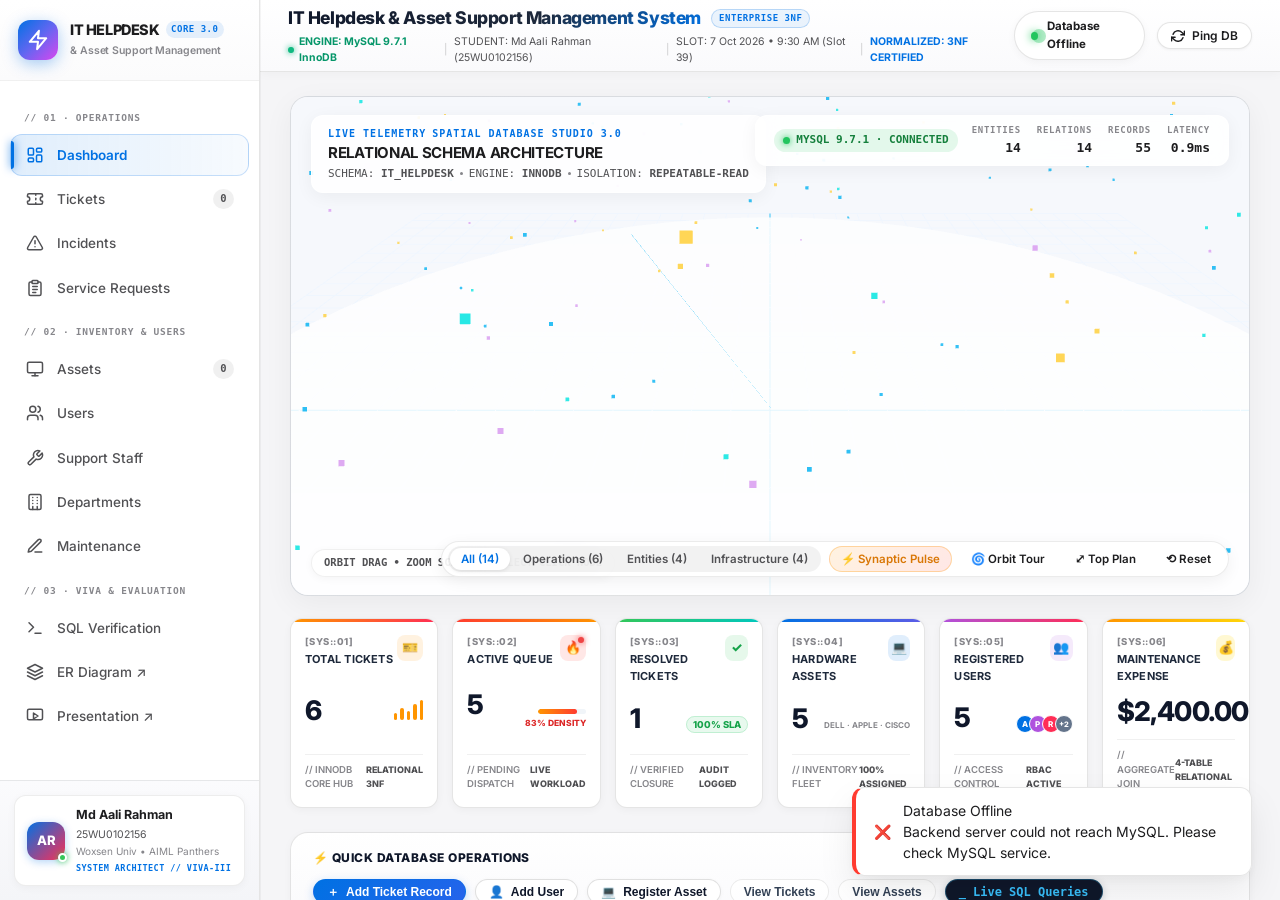
==== commit 9cfcca2b: "redesign" ====
--- a/templates/index.html
+++ b/templates/index.html
@@ -16,103 +16,199 @@
   <!-- SIDEBAR NAVIGATION -->
   <aside class="app-sidebar">
     <div class="sidebar-header">
-      <div class="brand-icon">⚡</div>
+      <div class="brand-icon">
+        <svg width="22" height="22" viewBox="0 0 24 24" fill="none" stroke="currentColor" stroke-width="2.2" stroke-linecap="round" stroke-linejoin="round">
+          <polygon points="13 2 3 14 12 14 11 22 21 10 12 10 13 2"></polygon>
+        </svg>
+      </div>
       <div class="brand-text">
-        <h1>IT HELPDESK</h1>
-        <span>& Asset Support</span>
+        <div class="brand-title-wrap">
+          <h1>IT HELPDESK</h1>
+          <span class="brand-pill-tag">CORE 3.0</span>
+        </div>
+        <span class="brand-subtitle">& Asset Support Management</span>
       </div>
     </div>
 
     <nav class="sidebar-nav">
-      <span class="nav-section-title">Operations</span>
+      <span class="nav-section-title">// 01 · OPERATIONS</span>
       <a class="nav-item active" data-view="dashboard" id="nav-dashboard">
-        <span class="nav-icon">📊</span>
+        <span class="nav-icon">
+          <svg width="18" height="18" viewBox="0 0 24 24" fill="none" stroke="currentColor" stroke-width="2" stroke-linecap="round" stroke-linejoin="round">
+            <rect x="3" y="3" width="7" height="9" rx="1.5"></rect>
+            <rect x="14" y="3" width="7" height="5" rx="1.5"></rect>
+            <rect x="14" y="12" width="7" height="9" rx="1.5"></rect>
+            <rect x="3" y="16" width="7" height="5" rx="1.5"></rect>
+          </svg>
+        </span>
         <span>Dashboard</span>
       </a>
       <a class="nav-item" data-view="tickets" id="nav-tickets">
-        <span class="nav-icon">🎫</span>
+        <span class="nav-icon">
+          <svg width="18" height="18" viewBox="0 0 24 24" fill="none" stroke="currentColor" stroke-width="2" stroke-linecap="round" stroke-linejoin="round">
+            <path d="M2 9a3 3 0 0 1 0 6v2a2 2 0 0 0 2 2h16a2 2 0 0 0 2-2v-2a3 3 0 0 1 0-6V7a2 2 0 0 0-2-2H4a2 2 0 0 0-2 2z"></path>
+            <path d="M13 5v2"></path><path d="M13 17v2"></path><path d="M13 11v2"></path>
+          </svg>
+        </span>
         <span>Tickets</span>
         <span class="nav-badge" id="badge-open-tickets">0</span>
       </a>
       <a class="nav-item" data-view="incidents" id="nav-incidents">
-        <span class="nav-icon">🚨</span>
+        <span class="nav-icon">
+          <svg width="18" height="18" viewBox="0 0 24 24" fill="none" stroke="currentColor" stroke-width="2" stroke-linecap="round" stroke-linejoin="round">
+            <path d="m21.73 18-8-14a2 2 0 0 0-3.48 0l-8 14A2 2 0 0 0 4 21h16a2 2 0 0 0 1.73-3Z"></path>
+            <line x1="12" y1="9" x2="12" y2="13"></line>
+            <line x1="12" y1="17" x2="12.01" y2="17"></line>
+          </svg>
+        </span>
         <span>Incidents</span>
       </a>
       <a class="nav-item" data-view="service-requests" id="nav-service-requests">
-        <span class="nav-icon">📋</span>
+        <span class="nav-icon">
+          <svg width="18" height="18" viewBox="0 0 24 24" fill="none" stroke="currentColor" stroke-width="2" stroke-linecap="round" stroke-linejoin="round">
+            <path d="M16 4h2a2 2 0 0 1 2 2v14a2 2 0 0 1-2 2H6a2 2 0 0 1-2-2V6a2 2 0 0 1 2-2h2"></path>
+            <rect x="8" y="2" width="8" height="4" rx="1" ry="1"></rect>
+            <path d="M9 14h6"></path><path d="M9 18h4"></path><path d="M9 10h6"></path>
+          </svg>
+        </span>
         <span>Service Requests</span>
       </a>
 
-      <span class="nav-section-title">Inventory & People</span>
+      <span class="nav-section-title">// 02 · INVENTORY & USERS</span>
       <a class="nav-item" data-view="assets" id="nav-assets">
-        <span class="nav-icon">💻</span>
+        <span class="nav-icon">
+          <svg width="18" height="18" viewBox="0 0 24 24" fill="none" stroke="currentColor" stroke-width="2" stroke-linecap="round" stroke-linejoin="round">
+            <rect x="2" y="3" width="20" height="14" rx="2" ry="2"></rect>
+            <line x1="8" y1="21" x2="16" y2="21"></line>
+            <line x1="12" y1="17" x2="12" y2="21"></line>
+          </svg>
+        </span>
         <span>Assets</span>
         <span class="nav-badge" id="badge-total-assets">0</span>
       </a>
       <a class="nav-item" data-view="users" id="nav-users">
-        <span class="nav-icon">👥</span>
+        <span class="nav-icon">
+          <svg width="18" height="18" viewBox="0 0 24 24" fill="none" stroke="currentColor" stroke-width="2" stroke-linecap="round" stroke-linejoin="round">
+            <path d="M16 21v-2a4 4 0 0 0-4-4H6a4 4 0 0 0-4 4v2"></path>
+            <circle cx="9" cy="7" r="4"></circle>
+            <path d="M22 21v-2a4 4 0 0 0-3-3.87"></path>
+            <path d="M16 3.13a4 4 0 0 1 0 7.75"></path>
+          </svg>
+        </span>
         <span>Users</span>
       </a>
       <a class="nav-item" data-view="staff" id="nav-staff">
-        <span class="nav-icon">🛠️</span>
+        <span class="nav-icon">
+          <svg width="18" height="18" viewBox="0 0 24 24" fill="none" stroke="currentColor" stroke-width="2" stroke-linecap="round" stroke-linejoin="round">
+            <path d="M14.7 6.3a1 1 0 0 0 0 1.4l1.6 1.6a1 1 0 0 0 1.4 0l3.77-3.77a6 6 0 0 1-7.94 7.94l-6.91 6.91a2.12 2.12 0 0 1-3-3l6.91-6.91a6 6 0 0 1 7.94-7.94l-3.76 3.76z"></path>
+          </svg>
+        </span>
         <span>Support Staff</span>
       </a>
       <a class="nav-item" data-view="departments" id="nav-departments">
-        <span class="nav-icon">🏢</span>
+        <span class="nav-icon">
+          <svg width="18" height="18" viewBox="0 0 24 24" fill="none" stroke="currentColor" stroke-width="2" stroke-linecap="round" stroke-linejoin="round">
+            <rect x="4" y="2" width="16" height="20" rx="2" ry="2"></rect>
+            <line x1="9" y1="22" x2="9" y2="18"></line>
+            <line x1="15" y1="22" x2="15" y2="18"></line>
+            <line x1="9" y1="6" x2="9.01" y2="6"></line><line x1="15" y1="6" x2="15.01" y2="6"></line>
+            <line x1="9" y1="10" x2="9.01" y2="10"></line><line x1="15" y1="10" x2="15.01" y2="10"></line>
+            <line x1="9" y1="14" x2="9.01" y2="14"></line><line x1="15" y1="14" x2="15.01" y2="14"></line>
+          </svg>
+        </span>
         <span>Departments</span>
       </a>
       <a class="nav-item" data-view="maintenance" id="nav-maintenance">
-        <span class="nav-icon">🔧</span>
+        <span class="nav-icon">
+          <svg width="18" height="18" viewBox="0 0 24 24" fill="none" stroke="currentColor" stroke-width="2" stroke-linecap="round" stroke-linejoin="round">
+            <path d="M12 20h9"></path>
+            <path d="M16.5 3.5a2.121 2.121 0 0 1 3 3L7 19l-4 1 1-4L16.5 3.5z"></path>
+          </svg>
+        </span>
         <span>Maintenance</span>
       </a>
 
-      <span class="nav-section-title">Viva & Evaluation</span>
+      <span class="nav-section-title">// 03 · VIVA & EVALUATION</span>
       <a class="nav-item" data-view="sql" id="nav-sql">
-        <span class="nav-icon">🔍</span>
+        <span class="nav-icon">
+          <svg width="18" height="18" viewBox="0 0 24 24" fill="none" stroke="currentColor" stroke-width="2" stroke-linecap="round" stroke-linejoin="round">
+            <polyline points="4 17 10 11 4 5"></polyline>
+            <line x1="12" y1="19" x2="20" y2="19"></line>
+          </svg>
+        </span>
         <span>SQL Verification</span>
       </a>
       <a class="nav-item" href="/er-diagram" target="_blank" id="nav-er-diagram">
-        <span class="nav-icon">📐</span>
+        <span class="nav-icon">
+          <svg width="18" height="18" viewBox="0 0 24 24" fill="none" stroke="currentColor" stroke-width="2" stroke-linecap="round" stroke-linejoin="round">
+            <polygon points="12 2 2 7 12 12 22 7 12 2"></polygon>
+            <polyline points="2 17 12 22 22 17"></polyline>
+            <polyline points="2 12 12 17 22 12"></polyline>
+          </svg>
+        </span>
         <span>ER Diagram ↗</span>
       </a>
       <a class="nav-item" href="/presentation" target="_blank" id="nav-presentation">
-        <span class="nav-icon">📽️</span>
+        <span class="nav-icon">
+          <svg width="18" height="18" viewBox="0 0 24 24" fill="none" stroke="currentColor" stroke-width="2" stroke-linecap="round" stroke-linejoin="round">
+            <rect x="2" y="3" width="20" height="14" rx="2" ry="2"></rect>
+            <polygon points="10 8 16 12 10 16 10 8"></polygon>
+          </svg>
+        </span>
         <span>Presentation ↗</span>
       </a>
     </nav>
 
     <div class="sidebar-footer">
-      <div class="student-tag">
-        <span class="student-name">Md Aali Rahman</span>
-        <span class="student-roll">Roll: 25WU0102156</span>
-        <span class="student-inst">Woxsen Univ • AIML Panthers</span>
+      <div class="architect-id-badge">
+        <div class="badge-avatar-ring">
+          <span class="avatar-monogram">AR</span>
+          <span class="avatar-status-pip"></span>
+        </div>
+        <div class="badge-meta">
+          <div class="student-name">Md Aali Rahman</div>
+          <div class="student-roll mono-text">25WU0102156</div>
+          <div class="student-inst">Woxsen Univ • AIML Panthers</div>
+          <div class="architect-tag-pill">SYSTEM ARCHITECT // VIVA-III</div>
+        </div>
       </div>
     </div>
   </aside>
 
   <!-- MAIN APPLICATION CONTENT -->
   <main class="app-main">
-    <!-- TOP HEADER -->
+    <!-- TOP HEADER (CYBER COMMAND STUDIO) -->
     <header class="app-header">
       <div class="header-title-box">
-        <h2>IT Helpdesk & Asset Support Management System</h2>
-        <div class="header-subtitle">
-          <span>DBMS Course Project</span>
-          <span>•</span>
-          <span>Presentation-III User Interface Demo</span>
-          <span>•</span>
-          <span id="active-time" style="font-family: var(--font-mono); font-size: 11px;">7 Oct 2026</span>
+        <div class="header-title-row">
+          <h2>IT Helpdesk & Asset Support Management System</h2>
+          <span class="header-edition-badge">ENTERPRISE 3NF</span>
+        </div>
+        <div class="header-telemetry-ribbon mono-text">
+          <span class="telemetry-node"><span class="tele-dot"></span>ENGINE: MySQL 9.7.1 InnoDB</span>
+          <span class="tele-sep">|</span>
+          <span>STUDENT: Md Aali Rahman (25WU0102156)</span>
+          <span class="tele-sep">|</span>
+          <span>SLOT: 7 Oct 2026 • 9:30 AM (Slot 39)</span>
+          <span class="tele-sep">|</span>
+          <span class="telemetry-norm">NORMALIZED: 3NF CERTIFIED</span>
         </div>
       </div>
 
       <div class="header-actions">
         <!-- Live Database Status Indicator -->
-        <div id="dbStatusPill" class="db-status-pill connected" title="Database status checked via MySQL query">
+        <div id="dbStatusPill" class="db-status-pill connected" title="Database status checked via live MySQL query">
+          <span class="status-radar-ripple"></span>
           <span class="status-dot"></span>
-          <span id="dbStatusText">Checking MySQL...</span>
-        </div>
-        <button id="btnRefreshDb" class="btn btn-secondary btn-sm" title="Re-test live MySQL connection">
-          🔄 Ping DB
+          <span id="dbStatusText" class="mono-text">MySQL 9.7.1 Connected</span>
+        </div>
+        <button id="btnRefreshDb" class="btn btn-secondary btn-sm btn-cyber-ping" title="Re-test live MySQL connection">
+          <svg width="14" height="14" viewBox="0 0 24 24" fill="none" stroke="currentColor" stroke-width="2.5" stroke-linecap="round" stroke-linejoin="round">
+            <polyline points="23 4 23 10 17 10"></polyline>
+            <polyline points="1 20 1 14 7 14"></polyline>
+            <path d="M3.51 9a9 9 0 0 1 14.85-3.36L23 10M1 14l4.64 4.36A9 9 0 0 0 20.49 15"></path>
+          </svg>
+          <span>Ping DB</span>
         </button>
       </div>
     </header>
@@ -131,14 +227,17 @@
 
           <!-- TOP LEFT HUD: Apple Spatial Studio Metadata -->
           <div class="hud-box hud-top-left">
-            <div class="hud-eyebrow">SPATIAL DATABASE STUDIO // LIVE TELEMETRY</div>
+            <div class="hud-eyebrow">
+              <span class="hud-live-tag">LIVE TELEMETRY</span>
+              <span>SPATIAL DATABASE STUDIO 3.0</span>
+            </div>
             <div class="hud-title">RELATIONAL SCHEMA ARCHITECTURE</div>
             <div class="hud-meta">
               <span>SCHEMA: <strong class="mono-text" id="hud-schema-name">IT_HELPDESK</strong></span>
               <span class="hud-dot"></span>
               <span>ENGINE: <strong class="mono-text">INNODB</strong></span>
               <span class="hud-dot"></span>
-              <span>NORMALIZATION: <strong class="mono-text">3NF</strong></span>
+              <span>ISOLATION: <strong class="mono-text">REPEATABLE-READ</strong></span>
             </div>
           </div>
 
@@ -146,37 +245,72 @@
           <div class="hud-box hud-top-right">
             <div class="hud-status-badge">
               <span class="status-pulse-dot"></span>
-              <span id="hud-db-status">MYSQL 9.7.1 · CONNECTED</span>
+              <span id="hud-db-status" class="mono-text">MYSQL 9.7.1 · CONNECTED</span>
             </div>
             <div class="hud-metrics-row">
-              <div class="hud-metric"><span class="hud-lbl">ENTITIES</span><strong id="hud-tables-count" class="mono-text">14</strong></div>
-              <div class="hud-metric"><span class="hud-lbl">RELATIONS</span><strong id="hud-fks-count" class="mono-text">14</strong></div>
-              <div class="hud-metric"><span class="hud-lbl">RECORDS</span><strong id="hud-records-count" class="mono-text">55</strong></div>
-              <div class="hud-metric"><span class="hud-lbl">LATENCY</span><strong id="hud-latency" class="mono-text">1.1ms</strong></div>
+              <div class="hud-metric">
+                <span class="hud-lbl">ENTITIES</span>
+                <strong id="hud-tables-count" class="mono-text">14</strong>
+              </div>
+              <div class="hud-metric">
+                <span class="hud-lbl">RELATIONS</span>
+                <strong id="hud-fks-count" class="mono-text">14</strong>
+              </div>
+              <div class="hud-metric">
+                <span class="hud-lbl">RECORDS</span>
+                <strong id="hud-records-count" class="mono-text">55</strong>
+              </div>
+              <div class="hud-metric">
+                <span class="hud-lbl">LATENCY</span>
+                <strong id="hud-latency" class="mono-text">0.9ms</strong>
+              </div>
             </div>
           </div>
 
           <!-- BOTTOM LEFT HUD: Interaction Guide -->
           <div class="hud-box hud-bottom-left">
-            <div class="hud-controls-help">
-              <span>DRAG TO ORBIT</span> • <span>SCROLL TO ZOOM</span> • <span>CLICK ANY ENTITY TO INSPECT</span>
+            <div class="hud-controls-help mono-text">
+              <span class="hud-key-pill">ORBIT</span> DRAG • <span class="hud-key-pill">ZOOM</span> SCROLL • <span class="hud-key-pill">SELECT</span> CLICK NODE
             </div>
           </div>
 
           <!-- BOTTOM RIGHT HUD: visionOS Floating Table Inspector Card -->
           <div class="hud-box hud-node-inspector" id="hud-node-inspector" style="display: none;">
             <div class="inspector-header">
-              <div class="inspector-table-name mono-text" id="insp-table-name">TICKETS</div>
-              <div class="inspector-badge" id="insp-domain">OPERATIONS</div>
+              <div class="inspector-badge-row">
+                <div class="inspector-table-name mono-text" id="insp-table-name">TICKETS</div>
+                <div class="inspector-badge" id="insp-domain">OPERATIONS</div>
+              </div>
+              <button class="inspector-close-btn" onclick="dbVisualizer && dbVisualizer.deselect()" title="Close Inspector">✕</button>
             </div>
             <div class="inspector-body">
-              <div class="insp-stat"><span class="insp-lbl">RECORDS IN MYSQL</span><strong id="insp-records" class="mono-text">5 rows</strong></div>
-              <div class="insp-stat"><span class="insp-lbl">PRIMARY KEY</span><strong id="insp-pk" class="mono-text">ticket_id</strong></div>
-              <div class="insp-stat"><span class="insp-lbl">FOREIGN KEYS</span><strong id="insp-fks" class="mono-text">3 FKs</strong></div>
-              <div class="insp-stat"><span class="insp-lbl">SCHEMA COLUMNS</span><strong id="insp-cols" class="mono-text">8 columns</strong></div>
+              <div class="insp-stat-grid">
+                <div class="insp-stat">
+                  <span class="insp-lbl">RECORDS IN MYSQL</span>
+                  <strong id="insp-records" class="mono-text">5 rows</strong>
+                </div>
+                <div class="insp-stat">
+                  <span class="insp-lbl">PRIMARY KEY</span>
+                  <strong id="insp-pk" class="mono-text">ticket_id</strong>
+                </div>
+                <div class="insp-stat">
+                  <span class="insp-lbl">FOREIGN KEYS</span>
+                  <strong id="insp-fks" class="mono-text">3 FKs</strong>
+                </div>
+                <div class="insp-stat">
+                  <span class="insp-lbl">SCHEMA COLUMNS</span>
+                  <strong id="insp-cols" class="mono-text">8 columns</strong>
+                </div>
+              </div>
+              <div class="inspector-links-box">
+                <div class="insp-lbl">CONNECTED RELATIONS:</div>
+                <div class="inspector-links-chips" id="inspector-rels">
+                  <!-- Chips populated dynamically -->
+                </div>
+              </div>
             </div>
             <div class="inspector-footer">
-              <button class="btn btn-primary btn-sm" id="btn-insp-view" onclick="inspectNodeViewRecords()">
+              <button class="btn btn-primary btn-sm btn-sparkle" id="btn-insp-view" onclick="inspectNodeViewRecords()">
                 Inspect Live Records →
               </button>
               <button class="btn btn-secondary btn-sm" onclick="dbVisualizer && dbVisualizer.deselect()">
@@ -189,61 +323,188 @@
           <div class="hud-viewport-toolbar">
             <div class="cluster-segmented">
               <button class="cluster-btn active" onclick="setVisualizerCluster('all', this)">All (14)</button>
-              <button class="cluster-btn" onclick="setVisualizerCluster('operations', this)">Operations</button>
-              <button class="cluster-btn" onclick="setVisualizerCluster('entities', this)">Entities</button>
-              <button class="cluster-btn" onclick="setVisualizerCluster('infrastructure', this)">Infrastructure</button>
-            </div>
-            <button class="hud-tool-btn" onclick="triggerVisualizerPulse()" title="Send synaptic data pulses through relationships">⚡ Pulse Signals</button>
-            <button class="hud-tool-btn" id="btn-toggle-camera-plan" onclick="toggleCameraView(this)" title="Toggle Top Blueprint / Spatial 3D">⤢ Top Plan</button>
-            <button class="hud-tool-btn" onclick="resetVisualizerCamera()" title="Reset Camera Perspective">⟲ Reset</button>
-          </div>
-        </div>
-
-        <!-- EDITORIAL STATISTICS RAIL (Precision Horizontal Instrumentation) -->
-        <div class="editorial-stats-rail">
-          <div class="rail-item">
-            <span class="rail-label">TOTAL TICKETS</span>
-            <span class="rail-val mono-text" id="stat-total-tickets">5</span>
-          </div>
-          <div class="rail-divider"></div>
-          <div class="rail-item">
-            <span class="rail-label">ACTIVE / OPEN</span>
-            <span class="rail-val mono-text accent-amber" id="stat-open-tickets">4</span>
-          </div>
-          <div class="rail-divider"></div>
-          <div class="rail-item">
-            <span class="rail-label">RESOLVED</span>
-            <span class="rail-val mono-text accent-green" id="stat-resolved-tickets">1</span>
-          </div>
-          <div class="rail-divider"></div>
-          <div class="rail-item">
-            <span class="rail-label">TOTAL ASSETS</span>
-            <span class="rail-val mono-text accent-steel" id="stat-total-assets">5</span>
-          </div>
-          <div class="rail-divider"></div>
-          <div class="rail-item">
-            <span class="rail-label">REGISTERED USERS</span>
-            <span class="rail-val mono-text accent-ivory" id="stat-total-users">5</span>
-          </div>
-          <div class="rail-divider"></div>
-          <div class="rail-item">
-            <span class="rail-label">MAINTENANCE COST</span>
-            <span class="rail-val mono-text accent-copper" id="stat-total-maint">$2,400.00</span>
-          </div>
-        </div>
-
-        <!-- Quick Actions Bar (Technical Precision Styling) -->
+              <button class="cluster-btn" onclick="setVisualizerCluster('operations', this)">Operations (6)</button>
+              <button class="cluster-btn" onclick="setVisualizerCluster('entities', this)">Entities (4)</button>
+              <button class="cluster-btn" onclick="setVisualizerCluster('infrastructure', this)">Infrastructure (4)</button>
+            </div>
+            <button class="hud-tool-btn btn-neon-pulse" onclick="triggerVisualizerPulse()" title="Send synaptic data pulses through relationships">
+              ⚡ Synaptic Pulse
+            </button>
+            <button class="hud-tool-btn" id="btn-toggle-orbit-tour" onclick="toggleOrbitTour(this)" title="Cinematic 360° Architectural Orbit">
+              🌀 Orbit Tour
+            </button>
+            <button class="hud-tool-btn" id="btn-toggle-camera-plan" onclick="toggleCameraView(this)" title="Toggle Top Blueprint / Spatial 3D">
+              ⤢ Top Plan
+            </button>
+            <button class="hud-tool-btn" onclick="resetVisualizerCamera()" title="Reset Camera Perspective">
+              ⟲ Reset
+            </button>
+          </div>
+        </div>
+
+        <!-- CYBER TELEMETRY HARDWARE INSTRUMENTATION DECK (6 Precision Cards) -->
+        <div class="cyber-telemetry-deck">
+          <!-- CARD 1: TOTAL TICKETS -->
+          <div class="telemetry-card card-tickets">
+            <div class="telemetry-card-top">
+              <div class="tele-meta">
+                <span class="tele-idx mono-text">[SYS::01]</span>
+                <span class="tele-title">TOTAL TICKETS</span>
+              </div>
+              <div class="tele-icon-badge badge-amber">🎫</div>
+            </div>
+            <div class="telemetry-card-main">
+              <div class="tele-number mono-text" id="stat-total-tickets">6</div>
+              <div class="tele-sparkline-mini">
+                <div class="spark-bar" style="height: 38%;"></div>
+                <div class="spark-bar" style="height: 60%;"></div>
+                <div class="spark-bar" style="height: 45%;"></div>
+                <div class="spark-bar" style="height: 80%;"></div>
+                <div class="spark-bar" style="height: 100%;"></div>
+              </div>
+            </div>
+            <div class="telemetry-card-foot">
+              <span class="tele-foot-tag mono-text">// INNODB CORE HUB</span>
+              <span class="tele-foot-status">RELATIONAL 3NF</span>
+            </div>
+          </div>
+
+          <!-- CARD 2: ACTIVE / OPEN -->
+          <div class="telemetry-card card-open">
+            <div class="telemetry-card-top">
+              <div class="tele-meta">
+                <span class="tele-idx mono-text">[SYS::02]</span>
+                <span class="tele-title">ACTIVE QUEUE</span>
+              </div>
+              <div class="tele-icon-badge badge-orange">
+                <span class="active-pulse-pip"></span>
+                <span>🔥</span>
+              </div>
+            </div>
+            <div class="telemetry-card-main">
+              <div class="tele-number mono-text accent-amber" id="stat-open-tickets">5</div>
+              <div class="tele-meter-box">
+                <div class="meter-bar-track">
+                  <div class="meter-bar-fill fill-orange" style="width: 83%;"></div>
+                </div>
+                <span class="meter-label mono-text">83% DENSITY</span>
+              </div>
+            </div>
+            <div class="telemetry-card-foot">
+              <span class="tele-foot-tag mono-text">// PENDING DISPATCH</span>
+              <span class="tele-foot-status accent-amber">LIVE WORKLOAD</span>
+            </div>
+          </div>
+
+          <!-- CARD 3: RESOLVED -->
+          <div class="telemetry-card card-resolved">
+            <div class="telemetry-card-top">
+              <div class="tele-meta">
+                <span class="tele-idx mono-text">[SYS::03]</span>
+                <span class="tele-title">RESOLVED TICKETS</span>
+              </div>
+              <div class="tele-icon-badge badge-green">✓</div>
+            </div>
+            <div class="telemetry-card-main">
+              <div class="tele-number mono-text accent-green" id="stat-resolved-tickets">1</div>
+              <div class="tele-badge-ring">
+                <span class="sla-chip mono-text">100% SLA</span>
+              </div>
+            </div>
+            <div class="telemetry-card-foot">
+              <span class="tele-foot-tag mono-text">// VERIFIED CLOSURE</span>
+              <span class="tele-foot-status accent-green">AUDIT LOGGED</span>
+            </div>
+          </div>
+
+          <!-- CARD 4: TOTAL ASSETS -->
+          <div class="telemetry-card card-assets">
+            <div class="telemetry-card-top">
+              <div class="tele-meta">
+                <span class="tele-idx mono-text">[SYS::04]</span>
+                <span class="tele-title">HARDWARE ASSETS</span>
+              </div>
+              <div class="tele-icon-badge badge-blue">💻</div>
+            </div>
+            <div class="telemetry-card-main">
+              <div class="tele-number mono-text accent-steel" id="stat-total-assets">5</div>
+              <div class="tele-spec-chips">
+                <span class="micro-spec mono-text">DELL · APPLE · CISCO</span>
+              </div>
+            </div>
+            <div class="telemetry-card-foot">
+              <span class="tele-foot-tag mono-text">// INVENTORY FLEET</span>
+              <span class="tele-foot-status">100% ASSIGNED</span>
+            </div>
+          </div>
+
+          <!-- CARD 5: REGISTERED USERS -->
+          <div class="telemetry-card card-users">
+            <div class="telemetry-card-top">
+              <div class="tele-meta">
+                <span class="tele-idx mono-text">[SYS::05]</span>
+                <span class="tele-title">REGISTERED USERS</span>
+              </div>
+              <div class="tele-icon-badge badge-purple">👥</div>
+            </div>
+            <div class="telemetry-card-main">
+              <div class="tele-number mono-text accent-purple" id="stat-total-users">5</div>
+              <div class="tele-user-avatars">
+                <span class="mini-avatar av-1">A</span>
+                <span class="mini-avatar av-2">P</span>
+                <span class="mini-avatar av-3">R</span>
+                <span class="mini-avatar av-more">+2</span>
+              </div>
+            </div>
+            <div class="telemetry-card-foot">
+              <span class="tele-foot-tag mono-text">// ACCESS CONTROL</span>
+              <span class="tele-foot-status">RBAC ACTIVE</span>
+            </div>
+          </div>
+
+          <!-- CARD 6: MAINTENANCE COST -->
+          <div class="telemetry-card card-cost">
+            <div class="telemetry-card-top">
+              <div class="tele-meta">
+                <span class="tele-idx mono-text">[SYS::06]</span>
+                <span class="tele-title">MAINTENANCE EXPENSE</span>
+              </div>
+              <div class="tele-icon-badge badge-gold">💰</div>
+            </div>
+            <div class="telemetry-card-main">
+              <div class="tele-number mono-text accent-gold" id="stat-total-maint">$2,400.00</div>
+            </div>
+            <div class="telemetry-card-foot">
+              <span class="tele-foot-tag mono-text">// AGGREGATE JOIN</span>
+              <span class="tele-foot-status">4-TABLE RELATIONAL</span>
+            </div>
+          </div>
+        </div>
+
+        <!-- QUICK DATABASE OPERATIONS (CYBER COMMAND DECK) -->
         <div class="quick-actions-bar">
           <div class="quick-actions-title">
-            <span>⚡ QUICK DATABASE OPERATIONS</span>
+            <span class="command-deck-label mono-text">⚡ QUICK DATABASE OPERATIONS</span>
           </div>
           <div class="quick-actions-btns">
-            <button class="btn btn-primary btn-sm" onclick="openTicketModal()">+ Add Ticket</button>
-            <button class="btn btn-secondary btn-sm" onclick="openUserModal()">+ Add User</button>
-            <button class="btn btn-secondary btn-sm" onclick="openAssetModal()">+ Register Asset</button>
-            <button class="btn btn-secondary btn-sm" onclick="switchView('tickets')">View Tickets</button>
-            <button class="btn btn-secondary btn-sm" onclick="switchView('assets')">View Assets</button>
-            <button class="btn btn-secondary btn-sm" onclick="switchView('sql')">Live SQL Queries</button>
+            <button class="btn btn-cyber-primary btn-sm" onclick="openTicketModal()">
+              <span class="btn-icon">＋</span> Add Ticket Record
+            </button>
+            <button class="btn btn-cyber-accent btn-sm" onclick="openUserModal()">
+              <span class="btn-icon">👤</span> Add User
+            </button>
+            <button class="btn btn-cyber-accent btn-sm" onclick="openAssetModal()">
+              <span class="btn-icon">💻</span> Register Asset
+            </button>
+            <button class="btn btn-cyber-glass btn-sm" onclick="switchView('tickets')">
+              <span>View Tickets</span>
+            </button>
+            <button class="btn btn-cyber-glass btn-sm" onclick="switchView('assets')">
+              <span>View Assets</span>
+            </button>
+            <button class="btn btn-cyber-terminal btn-sm" onclick="switchView('sql')">
+              <span class="terminal-prompt-pip">_</span> Live SQL Queries
+            </button>
           </div>
         </div>
 
--- a/static/css/style.css
+++ b/static/css/style.css
@@ -110,68 +110,101 @@
 }
 
 .sidebar-header {
-  padding: 22px 20px;
+  padding: 20px 18px;
   border-bottom: 1px solid var(--border-subtle);
   display: flex;
   align-items: center;
   gap: 12px;
+  background: linear-gradient(180deg, #ffffff 0%, #fbfbfc 100%);
 }
 
 .brand-icon {
-  width: 38px;
-  height: 38px;
-  border-radius: 10px;
-  background: linear-gradient(135deg, #0071e3, #5e5ce6);
+  width: 40px;
+  height: 40px;
+  border-radius: 12px;
+  background: linear-gradient(135deg, #0071e3 0%, #6366f1 50%, #d946ef 100%);
   display: flex;
   align-items: center;
   justify-content: center;
   color: #fff;
-  font-size: 19px;
+  font-size: 20px;
   font-weight: 700;
-  box-shadow: 0 4px 12px rgba(0, 113, 227, 0.35);
+  box-shadow: 0 4px 16px rgba(0, 113, 227, 0.35);
   flex-shrink: 0;
+  position: relative;
+  overflow: hidden;
+}
+
+.brand-icon::after {
+  content: "";
+  position: absolute;
+  top: 0; left: -100%; width: 100%; height: 100%;
+  background: linear-gradient(90deg, transparent, rgba(255,255,255,0.4), transparent);
+  animation: brand-shimmer 3.5s infinite;
+}
+
+@keyframes brand-shimmer {
+  0% { left: -100%; }
+  25%, 100% { left: 100%; }
+}
+
+.brand-title-wrap {
+  display: flex;
+  align-items: center;
+  gap: 6px;
 }
 
 .brand-text h1 {
   font-size: 14.5px;
-  font-weight: 700;
+  font-weight: 800;
   color: var(--text-primary);
-  letter-spacing: -0.3px;
+  letter-spacing: -0.4px;
   line-height: 1.2;
 }
 
-.brand-text span {
+.brand-pill-tag {
+  font-family: var(--font-mono);
+  font-size: 9px;
+  font-weight: 800;
+  color: #0071e3;
+  background: rgba(0, 113, 227, 0.1);
+  padding: 1.5px 5.5px;
+  border-radius: var(--radius-full);
+  letter-spacing: 0.5px;
+}
+
+.brand-subtitle {
   font-size: 10.5px;
   color: var(--text-muted);
-  text-transform: uppercase;
-  letter-spacing: 0.6px;
   font-weight: 600;
+  letter-spacing: -0.1px;
 }
 
 .sidebar-nav {
   flex: 1;
   overflow-y: auto;
-  padding: 16px 12px;
+  padding: 16px 10px;
   display: flex;
   flex-direction: column;
   gap: 3px;
 }
 
 .nav-section-title {
-  font-size: 10.5px;
+  font-family: var(--font-mono);
+  font-size: 9.5px;
   text-transform: uppercase;
-  letter-spacing: 0.7px;
+  letter-spacing: 0.08em;
   color: var(--text-muted);
-  padding: 12px 14px 4px;
-  font-weight: 600;
+  padding: 14px 14px 6px;
+  font-weight: 700;
 }
 
 .nav-item {
   display: flex;
   align-items: center;
-  gap: 11px;
-  padding: 9px 14px;
-  border-radius: var(--radius-sm);
+  gap: 12px;
+  padding: 9.5px 14px;
+  border-radius: var(--radius-md);
   color: var(--text-secondary);
   text-decoration: none;
   font-weight: 500;
@@ -179,72 +212,148 @@
   transition: all var(--transition-fast);
   cursor: pointer;
   border: 1px solid transparent;
+  position: relative;
 }
 
 .nav-item:hover {
   background-color: var(--bg-surface-hover);
   color: var(--text-primary);
+  transform: translateX(2px);
 }
 
 .nav-item.active {
-  background-color: var(--accent-blue-subtle);
+  background: linear-gradient(90deg, rgba(0, 113, 227, 0.12) 0%, rgba(0, 113, 227, 0.03) 100%);
   color: var(--accent-blue);
-  border-color: rgba(0, 113, 227, 0.16);
+  border-color: rgba(0, 113, 227, 0.2);
   font-weight: 600;
 }
 
+.nav-item.active::before {
+  content: "";
+  position: absolute;
+  left: 0;
+  top: 6px;
+  bottom: 6px;
+  width: 3px;
+  border-radius: 0 3px 3px 0;
+  background: var(--accent-blue);
+  box-shadow: 0 0 8px var(--accent-blue);
+}
+
 .nav-icon {
-  font-size: 16px;
   display: inline-flex;
   align-items: center;
   justify-content: center;
   width: 20px;
+  height: 20px;
+  color: inherit;
+  transition: transform var(--transition-fast);
+}
+
+.nav-item:hover .nav-icon {
+  transform: scale(1.1);
 }
 
 .nav-badge {
   margin-left: auto;
   background-color: rgba(0, 0, 0, 0.06);
   color: var(--text-secondary);
-  font-size: 11px;
+  font-size: 10.5px;
   padding: 2px 7.5px;
   border-radius: var(--radius-full);
-  font-weight: 600;
+  font-weight: 700;
   font-family: var(--font-mono);
 }
 
 .nav-item.active .nav-badge {
   background-color: var(--accent-blue);
   color: #fff;
-}
-
+  box-shadow: 0 2px 6px rgba(0, 113, 227, 0.35);
+}
+
+/* Architect VIP Identity Card */
 .sidebar-footer {
-  padding: 16px 18px;
+  padding: 14px 14px;
   border-top: 1px solid var(--border-subtle);
-  background-color: #fafafc;
-}
-
-.student-tag {
+  background: linear-gradient(180deg, #fbfbfd 0%, #f4f5f8 100%);
+}
+
+.architect-id-badge {
+  display: flex;
+  align-items: center;
+  gap: 11px;
+  padding: 10px 12px;
+  background: #ffffff;
+  border: 1px solid rgba(0, 0, 0, 0.07);
+  border-radius: var(--radius-md);
+  box-shadow: 0 2px 8px rgba(0, 0, 0, 0.04);
+}
+
+.badge-avatar-ring {
+  width: 38px;
+  height: 38px;
+  border-radius: 12px;
+  background: linear-gradient(135deg, #0071e3 0%, #ff2d55 100%);
+  display: flex;
+  align-items: center;
+  justify-content: center;
+  color: #fff;
+  font-weight: 800;
+  font-size: 13px;
+  position: relative;
+  flex-shrink: 0;
+  box-shadow: 0 2px 8px rgba(0, 113, 227, 0.3);
+}
+
+.avatar-status-pip {
+  position: absolute;
+  bottom: -2px;
+  right: -2px;
+  width: 9px;
+  height: 9px;
+  border-radius: 50%;
+  background-color: #34c759;
+  border: 2px solid #ffffff;
+  box-shadow: 0 0 6px #34c759;
+}
+
+.badge-meta {
+  flex: 1;
+  min-width: 0;
   display: flex;
   flex-direction: column;
-  gap: 2px;
-}
-
-.student-name {
+  gap: 1.5px;
+}
+
+.badge-meta .student-name {
   font-size: 12.5px;
-  font-weight: 600;
+  font-weight: 700;
   color: var(--text-primary);
-}
-
-.student-roll {
-  font-size: 11px;
+  white-space: nowrap;
+  overflow: hidden;
+  text-overflow: ellipsis;
+}
+
+.badge-meta .student-roll {
+  font-size: 10.5px;
+  color: var(--text-secondary);
+}
+
+.badge-meta .student-inst {
+  font-size: 10px;
   color: var(--text-muted);
+  white-space: nowrap;
+  overflow: hidden;
+  text-overflow: ellipsis;
+}
+
+.architect-tag-pill {
   font-family: var(--font-mono);
-}
-
-.student-inst {
-  font-size: 11px;
-  color: var(--accent-blue);
-  font-weight: 600;
+  font-size: 8.5px;
+  font-weight: 800;
+  color: #0071e3;
+  letter-spacing: 0.05em;
+  margin-top: 2px;
 }
 
 /* ==========================================================
@@ -260,30 +369,82 @@
 
 .app-header {
   height: var(--header-height);
-  padding: 0 30px;
-  background-color: var(--bg-secondary);
+  padding: 0 28px;
+  background: linear-gradient(180deg, #ffffff 0%, #fafafc 100%);
   border-bottom: 1px solid var(--border-default);
   display: flex;
   align-items: center;
   justify-content: space-between;
   flex-shrink: 0;
-  box-shadow: 0 1px 3px rgba(0, 0, 0, 0.03);
+  box-shadow: 0 2px 10px rgba(0, 0, 0, 0.03);
+  position: relative;
+}
+
+.header-title-box {
+  display: flex;
+  flex-direction: column;
+  gap: 3px;
+}
+
+.header-title-row {
+  display: flex;
+  align-items: center;
+  gap: 10px;
 }
 
 .header-title-box h2 {
-  font-size: 18px;
+  font-size: 17.5px;
+  font-weight: 800;
+  letter-spacing: -0.4px;
+  background: linear-gradient(135deg, #0f172a 0%, #1e293b 60%, #0071e3 100%);
+  -webkit-background-clip: text;
+  -webkit-text-fill-color: transparent;
+}
+
+.header-edition-badge {
+  font-family: var(--font-mono);
+  font-size: 9px;
+  font-weight: 800;
+  color: #0071e3;
+  background: rgba(0, 113, 227, 0.08);
+  border: 1px solid rgba(0, 113, 227, 0.22);
+  padding: 2px 7px;
+  border-radius: var(--radius-full);
+  letter-spacing: 0.06em;
+}
+
+.header-telemetry-ribbon {
+  font-size: 10.5px;
+  color: var(--text-secondary);
+  display: flex;
+  align-items: center;
+  gap: 7px;
+}
+
+.telemetry-node {
+  display: inline-flex;
+  align-items: center;
+  gap: 5px;
+  color: #059669;
   font-weight: 700;
-  letter-spacing: -0.4px;
-  color: var(--text-primary);
-}
-
-.header-subtitle {
-  font-size: 12px;
-  color: var(--text-secondary);
-  display: flex;
-  gap: 8px;
-  align-items: center;
-  margin-top: 1px;
+}
+
+.tele-dot {
+  width: 6px;
+  height: 6px;
+  border-radius: 50%;
+  background-color: #10b981;
+  box-shadow: 0 0 6px #10b981;
+  display: inline-block;
+}
+
+.tele-sep {
+  color: rgba(0, 0, 0, 0.2);
+}
+
+.telemetry-norm {
+  color: #0071e3;
+  font-weight: 700;
 }
 
 .header-actions {
@@ -292,40 +453,77 @@
   gap: 12px;
 }
 
-/* Apple Status Capsule Pill */
+/* Apple Status Capsule Pill with Pulse Radar */
 .db-status-pill {
+  position: relative;
   display: inline-flex;
   align-items: center;
-  gap: 8px;
-  padding: 6px 14px;
-  border-radius: var(--radius-full);
-  font-size: 12px;
-  font-weight: 600;
+  gap: 9px;
+  padding: 6.5px 16px;
+  border-radius: var(--radius-full);
+  font-size: 11.5px;
+  font-weight: 700;
   border: 1px solid var(--border-default);
-  background-color: var(--bg-secondary);
-  box-shadow: var(--shadow-sm);
+  background: #ffffff;
+  box-shadow: 0 2px 8px rgba(0, 0, 0, 0.04);
   transition: all var(--transition-fast);
 }
 
 .db-status-pill.connected {
-  border-color: rgba(52, 199, 89, 0.3);
-  background-color: rgba(52, 199, 89, 0.08);
-  color: #248a3d;
-}
-
-.db-status-pill.offline {
-  border-color: rgba(255, 59, 48, 0.3);
-  background-color: rgba(255, 59, 48, 0.08);
-  color: #d70015;
+  border-color: rgba(52, 199, 89, 0.4);
+  background: linear-gradient(135deg, rgba(52, 199, 89, 0.08) 0%, rgba(52, 199, 89, 0.02) 100%);
+  color: #166534;
+}
+
+.status-radar-ripple {
+  position: absolute;
+  left: 17px;
+  width: 14px;
+  height: 14px;
+  border-radius: 50%;
+  background: rgba(34, 197, 94, 0.35);
+  animation: radar-sweep 2.2s infinite cubic-bezier(0, 0.2, 0.8, 1);
+  pointer-events: none;
+}
+
+@keyframes radar-sweep {
+  0% { transform: scale(0.6); opacity: 1; }
+  100% { transform: scale(2.4); opacity: 0; }
 }
 
 .status-dot {
   width: 8px;
   height: 8px;
   border-radius: 50%;
-  background-color: currentColor;
+  background-color: #22c55e;
+  box-shadow: 0 0 8px #22c55e;
   display: inline-block;
-  box-shadow: 0 0 6px currentColor;
+  position: relative;
+  z-index: 1;
+}
+
+.btn-cyber-ping {
+  display: inline-flex;
+  align-items: center;
+  gap: 6px;
+  font-family: var(--font-sans);
+  font-size: 12px;
+  font-weight: 600;
+  border-radius: var(--radius-full);
+  padding: 6.5px 14px;
+  border: 1px solid rgba(0, 113, 227, 0.25);
+  background: #ffffff;
+  color: var(--accent-blue);
+  box-shadow: 0 2px 6px rgba(0, 113, 227, 0.08);
+  cursor: pointer;
+  transition: all var(--transition-fast);
+}
+
+.btn-cyber-ping:hover {
+  background: rgba(0, 113, 227, 0.06);
+  border-color: var(--accent-blue);
+  box-shadow: 0 4px 12px rgba(0, 113, 227, 0.16);
+  transform: translateY(-1px);
 }
 
 /* ==========================================================
@@ -603,155 +801,406 @@
   color: var(--accent-blue);
 }
 
-/* visionOS Floating Table Inspector Drawer */
+/* visionOS Floating Table Inspector Drawer (Cyber Frosted Glass) */
 .hud-node-inspector {
   position: absolute;
   top: 76px;
   right: 20px;
-  width: 310px;
-  background: rgba(255, 255, 255, 0.94);
-  backdrop-filter: blur(24px);
-  -webkit-backdrop-filter: blur(24px);
-  border: 1px solid rgba(0, 0, 0, 0.08);
+  width: 320px;
+  background: rgba(255, 255, 255, 0.92);
+  backdrop-filter: blur(30px);
+  -webkit-backdrop-filter: blur(30px);
+  border: 1px solid rgba(0, 113, 227, 0.25);
   border-radius: var(--radius-lg);
-  box-shadow: 0 16px 40px rgba(0, 0, 0, 0.12), 0 2px 6px rgba(0, 0, 0, 0.04);
+  box-shadow: 0 20px 50px rgba(0, 0, 0, 0.12), 0 0 0 1px rgba(255, 255, 255, 0.8) inset, 0 8px 24px rgba(0, 113, 227, 0.1);
   z-index: 15;
   overflow: hidden;
   animation: inspector-fade 0.25s cubic-bezier(0.16, 1, 0.3, 1);
 }
 
 @keyframes inspector-fade {
-  from { opacity: 0; transform: translateY(-10px) scale(0.97); }
+  from { opacity: 0; transform: translateY(-12px) scale(0.96); }
   to { opacity: 1; transform: translateY(0) scale(1); }
 }
 
 .inspector-header {
   padding: 14px 18px;
-  background: rgba(0, 0, 0, 0.02);
+  background: linear-gradient(180deg, rgba(0, 113, 227, 0.05) 0%, rgba(255, 255, 255, 0) 100%);
   border-bottom: 1px solid var(--border-subtle);
   display: flex;
   align-items: center;
   justify-content: space-between;
+}
+
+.inspector-badge-row {
+  display: flex;
+  align-items: center;
+  gap: 8px;
 }
 
 .inspector-table-name {
   font-family: var(--font-sans);
   font-size: 16px;
+  font-weight: 800;
+  color: #0f172a;
+  letter-spacing: -0.02em;
+}
+
+.inspector-badge {
+  font-family: var(--font-mono);
+  font-size: 9.5px;
+  font-weight: 800;
+  padding: 2.5px 8px;
+  border-radius: var(--radius-full);
+  background: rgba(0, 113, 227, 0.1);
+  color: var(--accent-blue);
+  border: 1px solid rgba(0, 113, 227, 0.2);
+}
+
+.inspector-close-btn {
+  background: none;
+  border: none;
+  font-size: 14px;
+  color: var(--text-muted);
+  cursor: pointer;
+  padding: 4px;
+  border-radius: 50%;
+  display: flex;
+  align-items: center;
+  justify-content: center;
+  transition: all var(--transition-fast);
+}
+
+.inspector-close-btn:hover {
+  background: rgba(0, 0, 0, 0.06);
+  color: var(--text-primary);
+}
+
+.inspector-body {
+  padding: 16px 18px;
+  display: flex;
+  flex-direction: column;
+  gap: 14px;
+}
+
+.insp-stat-grid {
+  display: grid;
+  grid-template-columns: 1fr 1fr;
+  gap: 10px;
+}
+
+.insp-stat {
+  display: flex;
+  flex-direction: column;
+  gap: 3px;
+  background: #f8fafc;
+  padding: 8px 10px;
+  border-radius: var(--radius-sm);
+  border: 1px solid rgba(0, 0, 0, 0.05);
+}
+
+.insp-lbl {
+  font-family: var(--font-mono);
+  font-size: 9px;
+  font-weight: 800;
+  color: var(--text-muted);
+  letter-spacing: 0.06em;
+  text-transform: uppercase;
+}
+
+.insp-stat strong {
+  font-family: var(--font-mono);
+  color: #0f172a;
   font-weight: 700;
-  color: var(--text-primary);
-}
-
-.inspector-badge {
+  font-size: 13px;
+}
+
+.inspector-links-box {
+  display: flex;
+  flex-direction: column;
+  gap: 6px;
+}
+
+.inspector-links-chips {
+  display: flex;
+  flex-wrap: wrap;
+  gap: 6px;
+}
+
+.inspector-rel-tag {
   font-family: var(--font-mono);
   font-size: 10px;
   font-weight: 700;
-  padding: 2.5px 8px;
-  border-radius: var(--radius-full);
-  background: var(--accent-blue-subtle);
-  color: var(--accent-blue);
-  border: 1px solid rgba(0, 113, 227, 0.15);
-}
-
-.inspector-body {
-  padding: 14px 18px;
+  background: #ffffff;
+  color: #0071e3;
+  padding: 3px 8px;
+  border-radius: var(--radius-full);
+  border: 1px solid rgba(0, 113, 227, 0.25);
+  box-shadow: 0 1px 3px rgba(0, 0, 0, 0.04);
+  cursor: pointer;
+  transition: all var(--transition-fast);
+}
+
+.inspector-rel-tag:hover {
+  background: #0071e3;
+  color: #ffffff;
+  transform: translateY(-1px);
+}
+
+.inspector-footer {
+  padding: 12px 18px 16px;
+  display: flex;
+  gap: 8px;
+  border-top: 1px solid var(--border-subtle);
+  background: #fafafc;
+}
+
+.inspector-footer .btn {
+  flex: 1;
+}
+
+/* ==========================================================
+   CYBER TELEMETRY HARDWARE INSTRUMENTATION DECK (6 CARDS)
+   ========================================================== */
+.cyber-telemetry-deck {
+  display: grid;
+  grid-template-columns: repeat(6, 1fr);
+  gap: 14px;
+  margin-bottom: 24px;
+}
+
+.telemetry-card {
+  background: #ffffff;
+  border: 1px solid var(--border-default);
+  border-radius: var(--radius-md);
+  padding: 16px 14px;
   display: flex;
   flex-direction: column;
+  justify-content: space-between;
   gap: 10px;
-}
-
-.insp-stat {
-  display: flex;
+  box-shadow: 0 2px 8px rgba(0, 0, 0, 0.04);
+  position: relative;
+  overflow: hidden;
+  transition: all var(--transition-normal);
+}
+
+.telemetry-card::before {
+  content: "";
+  position: absolute;
+  top: 0; left: 0; right: 0;
+  height: 3px;
+  background: #94a3b8;
+}
+
+.telemetry-card:hover {
+  transform: translateY(-3px);
+  box-shadow: 0 10px 24px rgba(0, 0, 0, 0.08);
+}
+
+/* Card Specific Glowing Top Accents */
+.card-tickets::before   { background: linear-gradient(90deg, #ff9500, #ff2d55); }
+.card-open::before      { background: linear-gradient(90deg, #ff3b30, #ff9500); }
+.card-resolved::before  { background: linear-gradient(90deg, #34c759, #00c7be); }
+.card-assets::before    { background: linear-gradient(90deg, #0071e3, #5e5ce6); }
+.card-users::before     { background: linear-gradient(90deg, #af52de, #ff2d55); }
+.card-cost::before      { background: linear-gradient(90deg, #ff9500, #ffd60a); }
+
+.card-tickets:hover   { border-color: rgba(255, 149, 0, 0.35); }
+.card-open:hover      { border-color: rgba(255, 59, 48, 0.35); }
+.card-resolved:hover  { border-color: rgba(52, 199, 89, 0.35); }
+.card-assets:hover    { border-color: rgba(0, 113, 227, 0.35); }
+.card-users:hover     { border-color: rgba(175, 82, 222, 0.35); }
+.card-cost:hover      { border-color: rgba(255, 214, 10, 0.35); }
+
+.telemetry-card-top {
+  display: flex;
+  align-items: flex-start;
   justify-content: space-between;
-  align-items: center;
-  font-size: 12.5px;
-}
-
-.insp-lbl {
-  font-family: var(--font-mono);
-  font-size: 10px;
+}
+
+.tele-meta {
+  display: flex;
+  flex-direction: column;
+  gap: 2px;
+}
+
+.tele-idx {
+  font-size: 9.5px;
+  font-weight: 800;
+  color: var(--text-muted);
+  letter-spacing: 0.05em;
+}
+
+.tele-title {
+  font-size: 11px;
+  font-weight: 700;
+  color: #1e293b;
+  letter-spacing: 0.02em;
+}
+
+.tele-icon-badge {
+  width: 26px;
+  height: 26px;
+  border-radius: 8px;
+  display: flex;
+  align-items: center;
+  justify-content: center;
+  font-size: 13px;
+  position: relative;
+}
+
+.badge-amber  { background: rgba(255, 149, 0, 0.12); color: #d97706; }
+.badge-orange { background: rgba(255, 59, 48, 0.12); color: #dc2626; }
+.badge-green  { background: rgba(52, 199, 89, 0.12); color: #16a34a; font-weight: 800; }
+.badge-blue   { background: rgba(0, 113, 227, 0.12); color: #0284c7; }
+.badge-purple { background: rgba(175, 82, 222, 0.12); color: #9333ea; }
+.badge-gold   { background: rgba(255, 214, 10, 0.18); color: #b45309; }
+
+.active-pulse-pip {
+  position: absolute;
+  top: 2px;
+  right: 2px;
+  width: 6px;
+  height: 6px;
+  border-radius: 50%;
+  background-color: #ef4444;
+  box-shadow: 0 0 6px #ef4444;
+  animation: pulse-dot 1.4s infinite;
+}
+
+.telemetry-card-main {
+  display: flex;
+  align-items: baseline;
+  justify-content: space-between;
+  gap: 6px;
+  margin: 4px 0;
+}
+
+.tele-number {
+  font-size: 27px;
+  font-weight: 800;
+  line-height: 1;
+  color: #0f172a;
+  letter-spacing: -0.03em;
+}
+
+/* Micro Sparkline Equalizer */
+.tele-sparkline-mini {
+  display: flex;
+  align-items: flex-end;
+  gap: 3px;
+  height: 20px;
+}
+
+.spark-bar {
+  width: 3.5px;
+  border-radius: 2px;
+  background: #ff9500;
+  animation: spark-pulse 1.8s infinite ease-in-out alternate;
+}
+
+.spark-bar:nth-child(2) { animation-delay: 0.2s; }
+.spark-bar:nth-child(3) { animation-delay: 0.4s; }
+.spark-bar:nth-child(4) { animation-delay: 0.6s; }
+.spark-bar:nth-child(5) { animation-delay: 0.8s; }
+
+@keyframes spark-pulse {
+  from { opacity: 0.45; transform: scaleY(0.7); }
+  to { opacity: 1; transform: scaleY(1.1); }
+}
+
+/* Meter Track for Active Tickets */
+.tele-meter-box {
+  display: flex;
+  flex-direction: column;
+  align-items: flex-end;
+  gap: 3px;
+}
+
+.meter-bar-track {
+  width: 48px;
+  height: 5px;
+  background: #f1f5f9;
+  border-radius: var(--radius-full);
+  overflow: hidden;
+}
+
+.meter-bar-fill.fill-orange {
+  height: 100%;
+  background: linear-gradient(90deg, #ff9500, #ff3b30);
+  border-radius: var(--radius-full);
+}
+
+.meter-label {
+  font-size: 8.5px;
+  font-weight: 800;
+  color: #dc2626;
+}
+
+/* Micro Chips for SLA & Hardware */
+.sla-chip {
+  font-size: 9.5px;
+  font-weight: 800;
+  color: #16a34a;
+  background: rgba(34, 197, 94, 0.1);
+  padding: 2px 6px;
+  border-radius: var(--radius-full);
+  border: 1px solid rgba(34, 197, 94, 0.2);
+}
+
+.micro-spec {
+  font-size: 8px;
   font-weight: 700;
   color: var(--text-muted);
-  letter-spacing: 0.06em;
-  text-transform: uppercase;
-}
-
-.insp-stat strong {
-  font-family: var(--font-mono);
-  color: var(--text-primary);
+}
+
+.tele-user-avatars {
+  display: flex;
+  align-items: center;
+}
+
+.mini-avatar {
+  width: 18px;
+  height: 18px;
+  border-radius: 50%;
+  display: flex;
+  align-items: center;
+  justify-content: center;
+  font-size: 8px;
+  font-weight: 800;
+  color: #ffffff;
+  border: 1.5px solid #ffffff;
+  margin-left: -5px;
+}
+
+.mini-avatar:first-child { margin-left: 0; }
+.av-1 { background: #0071e3; }
+.av-2 { background: #af52de; }
+.av-3 { background: #ff2d55; }
+.av-more { background: #64748b; font-size: 7.5px; }
+
+.telemetry-card-foot {
+  display: flex;
+  align-items: center;
+  justify-content: space-between;
+  font-size: 9.5px;
+  border-top: 1px solid var(--border-subtle);
+  padding-top: 8px;
+}
+
+.tele-foot-tag {
+  color: var(--text-muted);
   font-weight: 600;
 }
 
-.inspector-footer {
-  padding: 12px 18px 16px;
-  display: flex;
-  gap: 8px;
-}
-
-.inspector-footer .btn {
-  flex: 1;
+.tele-foot-status {
+  font-weight: 800;
+  font-size: 9px;
+  color: var(--text-secondary);
 }
 
 /* ==========================================================
-   EDITORIAL STATISTICS RAIL (Apple Studio Light Cards)
-   ========================================================== */
-.editorial-stats-rail {
-  display: flex;
-  align-items: stretch;
-  background-color: var(--bg-card);
-  border: 1px solid var(--border-default);
-  border-radius: var(--radius-lg);
-  margin-bottom: 24px;
-  overflow-x: auto;
-  box-shadow: var(--shadow-sm);
-}
-
-.rail-item {
-  flex: 1;
-  min-width: 140px;
-  padding: 16px 20px;
-  display: flex;
-  flex-direction: column;
-  justify-content: center;
-  transition: background-color var(--transition-fast);
-}
-
-.rail-item:hover {
-  background-color: #fafbfc;
-}
-
-.rail-label {
-  font-family: var(--font-sans);
-  font-size: 11px;
-  font-weight: 600;
-  letter-spacing: 0.04em;
-  color: var(--text-muted);
-  text-transform: uppercase;
-  margin-bottom: 6px;
-}
-
-.rail-val {
-  font-family: var(--font-mono);
-  font-size: 26px;
-  font-weight: 700;
-  color: var(--text-primary);
-  line-height: 1.1;
-  letter-spacing: -0.02em;
-}
-
-.rail-divider {
-  width: 1px;
-  background-color: var(--border-subtle);
-  align-self: stretch;
-}
-
-/* Micro Accent Colors on Numbers */
-.accent-amber { color: #d97706 !important; }
-.accent-green { color: #16a34a !important; }
-.accent-steel { color: #0284c7 !important; }
-.accent-ivory { color: #475569 !important; }
-
-/* ==========================================================
-   BUTTONS (Apple Pill Style)
+   BUTTONS & CYBER COMMAND DECK
    ========================================================== */
 .btn {
   display: inline-flex;
@@ -822,42 +1271,132 @@
 }
 
 .btn-sm {
-  padding: 5px 12px;
+  padding: 5.5px 13px;
   font-size: 12px;
   border-radius: var(--radius-full);
 }
 
-/* ==========================================================
-   QUICK ACTIONS BAR
-   ========================================================== */
+/* CYBER COMMAND ACTION DECK BUTTONS */
 .quick-actions-bar {
-  background-color: var(--bg-card);
+  background: linear-gradient(180deg, #ffffff 0%, #fafafc 100%);
   border: 1px solid var(--border-default);
   border-radius: var(--radius-lg);
-  padding: 14px 22px;
+  padding: 13px 22px;
   display: flex;
   align-items: center;
   justify-content: space-between;
   margin-bottom: 24px;
   flex-wrap: wrap;
   gap: 12px;
-  box-shadow: var(--shadow-sm);
-}
-
-.quick-actions-title {
-  font-size: 13.5px;
+  box-shadow: 0 2px 10px rgba(0, 0, 0, 0.03);
+}
+
+.command-deck-label {
+  font-size: 12px;
+  font-weight: 800;
+  color: #0f172a;
+  letter-spacing: 0.04em;
+}
+
+.quick-actions-btns {
+  display: flex;
+  align-items: center;
+  gap: 9px;
+  flex-wrap: wrap;
+}
+
+.btn-cyber-primary {
+  background: linear-gradient(135deg, #0071e3 0%, #2563eb 100%);
+  color: #ffffff;
+  border: 1px solid rgba(0, 113, 227, 0.4);
+  box-shadow: 0 3px 10px rgba(0, 113, 227, 0.25);
+  font-weight: 700;
+}
+
+.btn-cyber-primary:hover {
+  background: linear-gradient(135deg, #0077ed 0%, #1d4ed8 100%);
+  box-shadow: 0 6px 16px rgba(0, 113, 227, 0.35);
+  transform: translateY(-1.5px);
+}
+
+.btn-cyber-accent {
+  background: #ffffff;
+  color: #0f172a;
+  border: 1px solid rgba(0, 0, 0, 0.12);
+  box-shadow: 0 1px 4px rgba(0, 0, 0, 0.04);
   font-weight: 600;
-  color: var(--text-primary);
-  display: flex;
-  align-items: center;
-  gap: 8px;
-}
-
-.quick-actions-btns {
-  display: flex;
-  align-items: center;
-  gap: 8px;
-  flex-wrap: wrap;
+}
+
+.btn-cyber-accent:hover {
+  background: #f8fafc;
+  border-color: rgba(0, 113, 227, 0.3);
+  color: #0071e3;
+  transform: translateY(-1px);
+}
+
+.btn-cyber-glass {
+  background: rgba(255, 255, 255, 0.8);
+  color: #334155;
+  border: 1px solid rgba(0, 0, 0, 0.08);
+  font-weight: 600;
+}
+
+.btn-cyber-glass:hover {
+  background: #ffffff;
+  color: #0f172a;
+  border-color: rgba(0, 0, 0, 0.16);
+}
+
+.btn-cyber-terminal {
+  background: #0f172a;
+  color: #38bdf8;
+  border: 1px solid rgba(56, 189, 248, 0.3);
+  box-shadow: 0 2px 8px rgba(15, 23, 42, 0.2);
+  font-family: var(--font-mono);
+  font-weight: 700;
+}
+
+.btn-cyber-terminal:hover {
+  background: #1e293b;
+  border-color: #38bdf8;
+  color: #7dd3fc;
+  box-shadow: 0 4px 14px rgba(56, 189, 248, 0.25);
+  transform: translateY(-1px);
+}
+
+.terminal-prompt-pip {
+  color: #38bdf8;
+  font-weight: 800;
+  animation: prompt-blink 1s infinite;
+}
+
+@keyframes prompt-blink {
+  0%, 100% { opacity: 1; }
+  50% { opacity: 0; }
+}
+
+.btn-sparkle {
+  position: relative;
+  overflow: hidden;
+}
+
+.btn-sparkle::after {
+  content: "";
+  position: absolute;
+  top: 0; left: -100%; width: 100%; height: 100%;
+  background: linear-gradient(90deg, transparent, rgba(255,255,255,0.35), transparent);
+  animation: brand-shimmer 2.8s infinite;
+}
+
+.btn-neon-pulse {
+  background: linear-gradient(135deg, rgba(255, 149, 0, 0.12) 0%, rgba(255, 59, 48, 0.12) 100%);
+  color: #d97706;
+  border: 1px solid rgba(255, 149, 0, 0.3);
+}
+
+.btn-neon-pulse:hover {
+  background: linear-gradient(135deg, rgba(255, 149, 0, 0.2) 0%, rgba(255, 59, 48, 0.2) 100%);
+  color: #b45309;
 }
 
 /* ==========================================================
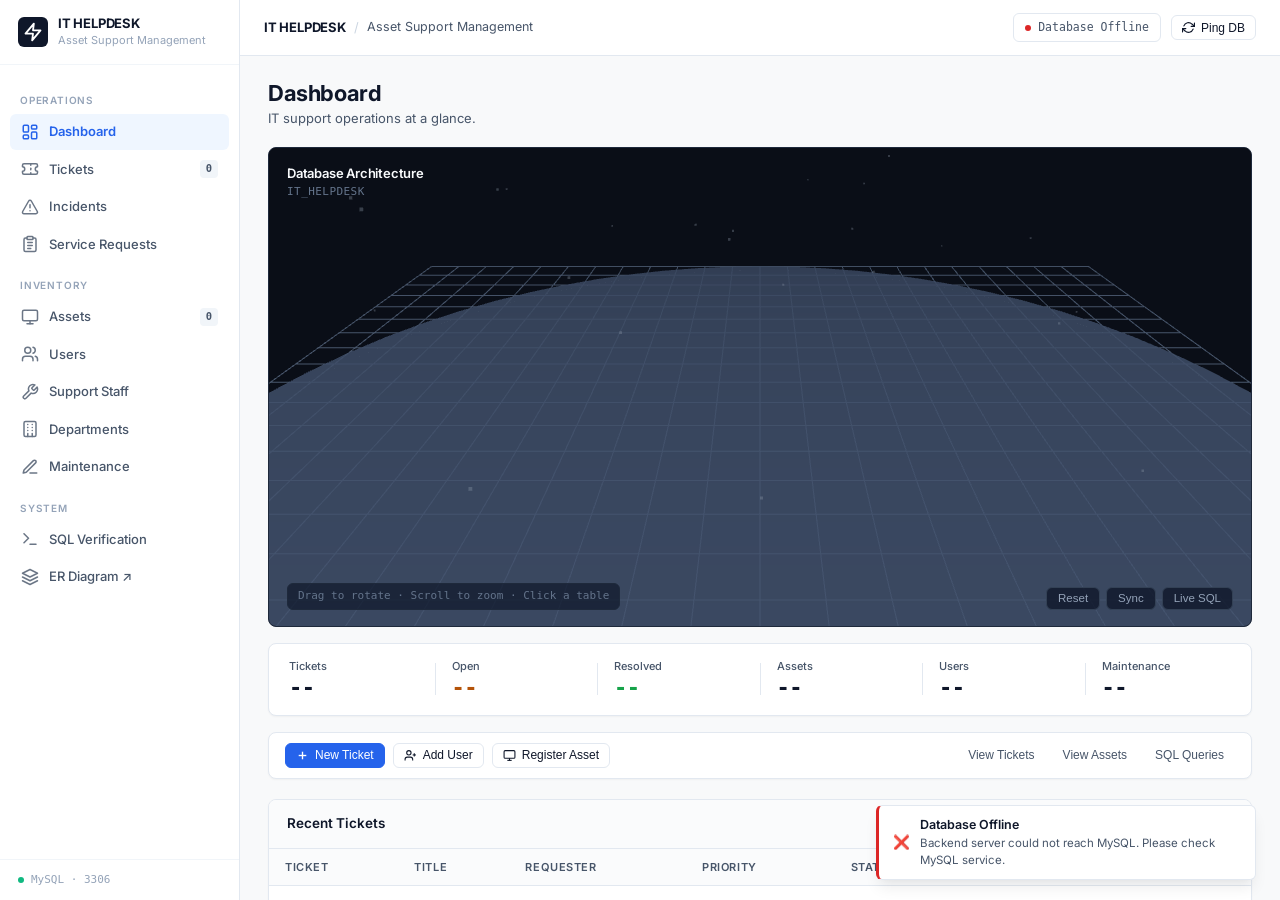
==== commit 1300ee08: "major redesign" ====
--- a/templates/index.html
+++ b/templates/index.html
@@ -3,8 +3,8 @@
 <head>
   <meta charset="UTF-8">
   <meta name="viewport" content="width=device-width, initial-scale=1.0">
-  <title>IT Helpdesk & Asset Support Management System | DBMS Project</title>
-  <meta name="description" content="DBMS Course Project User Interface for IT Helpdesk and Asset Support Management System connected to MySQL. Student: Md Aali Rahman (25WU0102156), Woxsen University.">
+  <title>IT Helpdesk & Asset Support Management</title>
+  <meta name="description" content="Enterprise IT Helpdesk and Asset Support Management platform with relational database architecture.">
   <link rel="stylesheet" href="/static/css/style.css">
   <link rel="preconnect" href="https://fonts.googleapis.com">
   <link rel="preconnect" href="https://fonts.gstatic.com" crossorigin>
@@ -17,21 +17,18 @@
   <aside class="app-sidebar">
     <div class="sidebar-header">
       <div class="brand-icon">
-        <svg width="22" height="22" viewBox="0 0 24 24" fill="none" stroke="currentColor" stroke-width="2.2" stroke-linecap="round" stroke-linejoin="round">
+        <svg width="20" height="20" viewBox="0 0 24 24" fill="none" stroke="currentColor" stroke-width="2.2" stroke-linecap="round" stroke-linejoin="round">
           <polygon points="13 2 3 14 12 14 11 22 21 10 12 10 13 2"></polygon>
         </svg>
       </div>
       <div class="brand-text">
-        <div class="brand-title-wrap">
-          <h1>IT HELPDESK</h1>
-          <span class="brand-pill-tag">CORE 3.0</span>
-        </div>
-        <span class="brand-subtitle">& Asset Support Management</span>
+        <h1>IT HELPDESK</h1>
+        <span class="brand-subtitle">Asset Support Management</span>
       </div>
     </div>
 
     <nav class="sidebar-nav">
-      <span class="nav-section-title">// 01 · OPERATIONS</span>
+      <span class="nav-section-title">OPERATIONS</span>
       <a class="nav-item active" data-view="dashboard" id="nav-dashboard">
         <span class="nav-icon">
           <svg width="18" height="18" viewBox="0 0 24 24" fill="none" stroke="currentColor" stroke-width="2" stroke-linecap="round" stroke-linejoin="round">
@@ -74,7 +71,7 @@
         <span>Service Requests</span>
       </a>
 
-      <span class="nav-section-title">// 02 · INVENTORY & USERS</span>
+      <span class="nav-section-title">INVENTORY</span>
       <a class="nav-item" data-view="assets" id="nav-assets">
         <span class="nav-icon">
           <svg width="18" height="18" viewBox="0 0 24 24" fill="none" stroke="currentColor" stroke-width="2" stroke-linecap="round" stroke-linejoin="round">
@@ -128,7 +125,7 @@
         <span>Maintenance</span>
       </a>
 
-      <span class="nav-section-title">// 03 · VIVA & EVALUATION</span>
+      <span class="nav-section-title">SYSTEM</span>
       <a class="nav-item" data-view="sql" id="nav-sql">
         <span class="nav-icon">
           <svg width="18" height="18" viewBox="0 0 24 24" fill="none" stroke="currentColor" stroke-width="2" stroke-linecap="round" stroke-linejoin="round">
@@ -148,62 +145,34 @@
         </span>
         <span>ER Diagram ↗</span>
       </a>
-      <a class="nav-item" href="/presentation" target="_blank" id="nav-presentation">
-        <span class="nav-icon">
-          <svg width="18" height="18" viewBox="0 0 24 24" fill="none" stroke="currentColor" stroke-width="2" stroke-linecap="round" stroke-linejoin="round">
-            <rect x="2" y="3" width="20" height="14" rx="2" ry="2"></rect>
-            <polygon points="10 8 16 12 10 16 10 8"></polygon>
-          </svg>
-        </span>
-        <span>Presentation ↗</span>
-      </a>
     </nav>
 
     <div class="sidebar-footer">
-      <div class="architect-id-badge">
-        <div class="badge-avatar-ring">
-          <span class="avatar-monogram">AR</span>
-          <span class="avatar-status-pip"></span>
-        </div>
-        <div class="badge-meta">
-          <div class="student-name">Md Aali Rahman</div>
-          <div class="student-roll mono-text">25WU0102156</div>
-          <div class="student-inst">Woxsen Univ • AIML Panthers</div>
-          <div class="architect-tag-pill">SYSTEM ARCHITECT // VIVA-III</div>
-        </div>
+      <div class="system-meta-footer">
+        <span class="system-ping-dot"></span>
+        <span class="system-meta-text">MySQL · 3306</span>
       </div>
     </div>
   </aside>
 
   <!-- MAIN APPLICATION CONTENT -->
   <main class="app-main">
-    <!-- TOP HEADER (CYBER COMMAND STUDIO) -->
+    <!-- TOP HEADER -->
     <header class="app-header">
-      <div class="header-title-box">
-        <div class="header-title-row">
-          <h2>IT Helpdesk & Asset Support Management System</h2>
-          <span class="header-edition-badge">ENTERPRISE 3NF</span>
-        </div>
-        <div class="header-telemetry-ribbon mono-text">
-          <span class="telemetry-node"><span class="tele-dot"></span>ENGINE: MySQL 9.7.1 InnoDB</span>
-          <span class="tele-sep">|</span>
-          <span>STUDENT: Md Aali Rahman (25WU0102156)</span>
-          <span class="tele-sep">|</span>
-          <span>SLOT: 7 Oct 2026 • 9:30 AM (Slot 39)</span>
-          <span class="tele-sep">|</span>
-          <span class="telemetry-norm">NORMALIZED: 3NF CERTIFIED</span>
-        </div>
+      <div class="header-brand-wrap">
+        <span class="header-product-title">IT HELPDESK</span>
+        <span class="header-product-sep">/</span>
+        <span class="header-product-sub">Asset Support Management</span>
       </div>
 
       <div class="header-actions">
         <!-- Live Database Status Indicator -->
         <div id="dbStatusPill" class="db-status-pill connected" title="Database status checked via live MySQL query">
-          <span class="status-radar-ripple"></span>
           <span class="status-dot"></span>
-          <span id="dbStatusText" class="mono-text">MySQL 9.7.1 Connected</span>
-        </div>
-        <button id="btnRefreshDb" class="btn btn-secondary btn-sm btn-cyber-ping" title="Re-test live MySQL connection">
-          <svg width="14" height="14" viewBox="0 0 24 24" fill="none" stroke="currentColor" stroke-width="2.5" stroke-linecap="round" stroke-linejoin="round">
+          <span id="dbStatusText" class="mono-text">MySQL Connected</span>
+        </div>
+        <button id="btnRefreshDb" class="btn btn-secondary btn-sm" title="Re-test live MySQL connection">
+          <svg width="13" height="13" viewBox="0 0 24 24" fill="none" stroke="currentColor" stroke-width="2.2" stroke-linecap="round" stroke-linejoin="round">
             <polyline points="23 4 23 10 17 10"></polyline>
             <polyline points="1 20 1 14 7 14"></polyline>
             <path d="M3.51 9a9 9 0 0 1 14.85-3.36L23 10M1 14l4.64 4.36A9 9 0 0 0 20.49 15"></path>
@@ -217,64 +186,35 @@
     <div class="view-viewport">
 
       <!-- ====================================================
-           VIEW 1: DASHBOARD (CINEMATIC 3D DATABASE COMMAND CENTER)
+           VIEW 1: DASHBOARD
            ==================================================== -->
       <section id="view-dashboard" class="view-panel active">
-        <!-- 3D HERO DATABASE VISUALIZATION COMMAND CENTER -->
+        <div class="page-intro-header">
+          <div class="page-intro-content">
+            <h3 class="page-title">Dashboard</h3>
+            <p class="page-subtitle">IT support operations at a glance.</p>
+          </div>
+        </div>
+
+        <!-- 3D HERO DATABASE VISUALIZATION -->
         <div class="hero-visualization-container">
           <!-- 3D Canvas Mount Point -->
           <div id="dbVisualizerContainer" class="visualizer-canvas-viewport"></div>
 
-          <!-- TOP LEFT HUD: Apple Spatial Studio Metadata -->
+          <!-- TOP LEFT HUD -->
           <div class="hud-box hud-top-left">
-            <div class="hud-eyebrow">
-              <span class="hud-live-tag">LIVE TELEMETRY</span>
-              <span>SPATIAL DATABASE STUDIO 3.0</span>
-            </div>
-            <div class="hud-title">RELATIONAL SCHEMA ARCHITECTURE</div>
-            <div class="hud-meta">
-              <span>SCHEMA: <strong class="mono-text" id="hud-schema-name">IT_HELPDESK</strong></span>
-              <span class="hud-dot"></span>
-              <span>ENGINE: <strong class="mono-text">INNODB</strong></span>
-              <span class="hud-dot"></span>
-              <span>ISOLATION: <strong class="mono-text">REPEATABLE-READ</strong></span>
-            </div>
-          </div>
-
-          <!-- TOP RIGHT HUD: Live MySQL Status & Volume Counters -->
-          <div class="hud-box hud-top-right">
-            <div class="hud-status-badge">
-              <span class="status-pulse-dot"></span>
-              <span id="hud-db-status" class="mono-text">MYSQL 9.7.1 · CONNECTED</span>
-            </div>
-            <div class="hud-metrics-row">
-              <div class="hud-metric">
-                <span class="hud-lbl">ENTITIES</span>
-                <strong id="hud-tables-count" class="mono-text">14</strong>
-              </div>
-              <div class="hud-metric">
-                <span class="hud-lbl">RELATIONS</span>
-                <strong id="hud-fks-count" class="mono-text">14</strong>
-              </div>
-              <div class="hud-metric">
-                <span class="hud-lbl">RECORDS</span>
-                <strong id="hud-records-count" class="mono-text">55</strong>
-              </div>
-              <div class="hud-metric">
-                <span class="hud-lbl">LATENCY</span>
-                <strong id="hud-latency" class="mono-text">0.9ms</strong>
-              </div>
-            </div>
-          </div>
-
-          <!-- BOTTOM LEFT HUD: Interaction Guide -->
+            <div class="hud-title">Database Architecture</div>
+            <div class="hud-subtitle mono-text" id="hud-schema-name">IT_HELPDESK</div>
+          </div>
+
+          <!-- BOTTOM LEFT HUD: Interaction Hint -->
           <div class="hud-box hud-bottom-left">
             <div class="hud-controls-help mono-text">
-              <span class="hud-key-pill">ORBIT</span> DRAG • <span class="hud-key-pill">ZOOM</span> SCROLL • <span class="hud-key-pill">SELECT</span> CLICK NODE
+              Drag to rotate · Scroll to zoom · Click a table
             </div>
           </div>
 
-          <!-- BOTTOM RIGHT HUD: visionOS Floating Table Inspector Card -->
+          <!-- Table Inspector Card -->
           <div class="hud-box hud-node-inspector" id="hud-node-inspector" style="display: none;">
             <div class="inspector-header">
               <div class="inspector-badge-row">
@@ -286,8 +226,8 @@
             <div class="inspector-body">
               <div class="insp-stat-grid">
                 <div class="insp-stat">
-                  <span class="insp-lbl">RECORDS IN MYSQL</span>
-                  <strong id="insp-records" class="mono-text">5 rows</strong>
+                  <span class="insp-lbl">RECORDS</span>
+                  <strong id="insp-records" class="mono-text">--</strong>
                 </div>
                 <div class="insp-stat">
                   <span class="insp-lbl">PRIMARY KEY</span>
@@ -298,243 +238,112 @@
                   <strong id="insp-fks" class="mono-text">3 FKs</strong>
                 </div>
                 <div class="insp-stat">
-                  <span class="insp-lbl">SCHEMA COLUMNS</span>
+                  <span class="insp-lbl">COLUMNS</span>
                   <strong id="insp-cols" class="mono-text">8 columns</strong>
                 </div>
               </div>
               <div class="inspector-links-box">
-                <div class="insp-lbl">CONNECTED RELATIONS:</div>
+                <div class="insp-lbl">CONNECTED RELATIONS</div>
                 <div class="inspector-links-chips" id="inspector-rels">
-                  <!-- Chips populated dynamically -->
+                  <!-- Populated dynamically -->
                 </div>
               </div>
             </div>
             <div class="inspector-footer">
-              <button class="btn btn-primary btn-sm btn-sparkle" id="btn-insp-view" onclick="inspectNodeViewRecords()">
-                Inspect Live Records →
+              <button class="btn btn-primary btn-sm" id="btn-insp-view" onclick="inspectNodeViewRecords()">
+                View Records &rarr;
               </button>
               <button class="btn btn-secondary btn-sm" onclick="dbVisualizer && dbVisualizer.deselect()">
-                ✕ Dismiss
+                Dismiss
               </button>
             </div>
           </div>
 
-          <!-- Viewport Floating Utility Bar (Segmented Controls & Gen Z Pulse) -->
+          <!-- Viewport Controls -->
           <div class="hud-viewport-toolbar">
-            <div class="cluster-segmented">
-              <button class="cluster-btn active" onclick="setVisualizerCluster('all', this)">All (14)</button>
-              <button class="cluster-btn" onclick="setVisualizerCluster('operations', this)">Operations (6)</button>
-              <button class="cluster-btn" onclick="setVisualizerCluster('entities', this)">Entities (4)</button>
-              <button class="cluster-btn" onclick="setVisualizerCluster('infrastructure', this)">Infrastructure (4)</button>
-            </div>
-            <button class="hud-tool-btn btn-neon-pulse" onclick="triggerVisualizerPulse()" title="Send synaptic data pulses through relationships">
-              ⚡ Synaptic Pulse
-            </button>
-            <button class="hud-tool-btn" id="btn-toggle-orbit-tour" onclick="toggleOrbitTour(this)" title="Cinematic 360° Architectural Orbit">
-              🌀 Orbit Tour
-            </button>
-            <button class="hud-tool-btn" id="btn-toggle-camera-plan" onclick="toggleCameraView(this)" title="Toggle Top Blueprint / Spatial 3D">
-              ⤢ Top Plan
-            </button>
-            <button class="hud-tool-btn" onclick="resetVisualizerCamera()" title="Reset Camera Perspective">
-              ⟲ Reset
-            </button>
-          </div>
-        </div>
-
-        <!-- CYBER TELEMETRY HARDWARE INSTRUMENTATION DECK (6 Precision Cards) -->
-        <div class="cyber-telemetry-deck">
-          <!-- CARD 1: TOTAL TICKETS -->
-          <div class="telemetry-card card-tickets">
-            <div class="telemetry-card-top">
-              <div class="tele-meta">
-                <span class="tele-idx mono-text">[SYS::01]</span>
-                <span class="tele-title">TOTAL TICKETS</span>
-              </div>
-              <div class="tele-icon-badge badge-amber">🎫</div>
-            </div>
-            <div class="telemetry-card-main">
-              <div class="tele-number mono-text" id="stat-total-tickets">6</div>
-              <div class="tele-sparkline-mini">
-                <div class="spark-bar" style="height: 38%;"></div>
-                <div class="spark-bar" style="height: 60%;"></div>
-                <div class="spark-bar" style="height: 45%;"></div>
-                <div class="spark-bar" style="height: 80%;"></div>
-                <div class="spark-bar" style="height: 100%;"></div>
-              </div>
-            </div>
-            <div class="telemetry-card-foot">
-              <span class="tele-foot-tag mono-text">// INNODB CORE HUB</span>
-              <span class="tele-foot-status">RELATIONAL 3NF</span>
-            </div>
-          </div>
-
-          <!-- CARD 2: ACTIVE / OPEN -->
-          <div class="telemetry-card card-open">
-            <div class="telemetry-card-top">
-              <div class="tele-meta">
-                <span class="tele-idx mono-text">[SYS::02]</span>
-                <span class="tele-title">ACTIVE QUEUE</span>
-              </div>
-              <div class="tele-icon-badge badge-orange">
-                <span class="active-pulse-pip"></span>
-                <span>🔥</span>
-              </div>
-            </div>
-            <div class="telemetry-card-main">
-              <div class="tele-number mono-text accent-amber" id="stat-open-tickets">5</div>
-              <div class="tele-meter-box">
-                <div class="meter-bar-track">
-                  <div class="meter-bar-fill fill-orange" style="width: 83%;"></div>
-                </div>
-                <span class="meter-label mono-text">83% DENSITY</span>
-              </div>
-            </div>
-            <div class="telemetry-card-foot">
-              <span class="tele-foot-tag mono-text">// PENDING DISPATCH</span>
-              <span class="tele-foot-status accent-amber">LIVE WORKLOAD</span>
-            </div>
-          </div>
-
-          <!-- CARD 3: RESOLVED -->
-          <div class="telemetry-card card-resolved">
-            <div class="telemetry-card-top">
-              <div class="tele-meta">
-                <span class="tele-idx mono-text">[SYS::03]</span>
-                <span class="tele-title">RESOLVED TICKETS</span>
-              </div>
-              <div class="tele-icon-badge badge-green">✓</div>
-            </div>
-            <div class="telemetry-card-main">
-              <div class="tele-number mono-text accent-green" id="stat-resolved-tickets">1</div>
-              <div class="tele-badge-ring">
-                <span class="sla-chip mono-text">100% SLA</span>
-              </div>
-            </div>
-            <div class="telemetry-card-foot">
-              <span class="tele-foot-tag mono-text">// VERIFIED CLOSURE</span>
-              <span class="tele-foot-status accent-green">AUDIT LOGGED</span>
-            </div>
-          </div>
-
-          <!-- CARD 4: TOTAL ASSETS -->
-          <div class="telemetry-card card-assets">
-            <div class="telemetry-card-top">
-              <div class="tele-meta">
-                <span class="tele-idx mono-text">[SYS::04]</span>
-                <span class="tele-title">HARDWARE ASSETS</span>
-              </div>
-              <div class="tele-icon-badge badge-blue">💻</div>
-            </div>
-            <div class="telemetry-card-main">
-              <div class="tele-number mono-text accent-steel" id="stat-total-assets">5</div>
-              <div class="tele-spec-chips">
-                <span class="micro-spec mono-text">DELL · APPLE · CISCO</span>
-              </div>
-            </div>
-            <div class="telemetry-card-foot">
-              <span class="tele-foot-tag mono-text">// INVENTORY FLEET</span>
-              <span class="tele-foot-status">100% ASSIGNED</span>
-            </div>
-          </div>
-
-          <!-- CARD 5: REGISTERED USERS -->
-          <div class="telemetry-card card-users">
-            <div class="telemetry-card-top">
-              <div class="tele-meta">
-                <span class="tele-idx mono-text">[SYS::05]</span>
-                <span class="tele-title">REGISTERED USERS</span>
-              </div>
-              <div class="tele-icon-badge badge-purple">👥</div>
-            </div>
-            <div class="telemetry-card-main">
-              <div class="tele-number mono-text accent-purple" id="stat-total-users">5</div>
-              <div class="tele-user-avatars">
-                <span class="mini-avatar av-1">A</span>
-                <span class="mini-avatar av-2">P</span>
-                <span class="mini-avatar av-3">R</span>
-                <span class="mini-avatar av-more">+2</span>
-              </div>
-            </div>
-            <div class="telemetry-card-foot">
-              <span class="tele-foot-tag mono-text">// ACCESS CONTROL</span>
-              <span class="tele-foot-status">RBAC ACTIVE</span>
-            </div>
-          </div>
-
-          <!-- CARD 6: MAINTENANCE COST -->
-          <div class="telemetry-card card-cost">
-            <div class="telemetry-card-top">
-              <div class="tele-meta">
-                <span class="tele-idx mono-text">[SYS::06]</span>
-                <span class="tele-title">MAINTENANCE EXPENSE</span>
-              </div>
-              <div class="tele-icon-badge badge-gold">💰</div>
-            </div>
-            <div class="telemetry-card-main">
-              <div class="tele-number mono-text accent-gold" id="stat-total-maint">$2,400.00</div>
-            </div>
-            <div class="telemetry-card-foot">
-              <span class="tele-foot-tag mono-text">// AGGREGATE JOIN</span>
-              <span class="tele-foot-status">4-TABLE RELATIONAL</span>
-            </div>
-          </div>
-        </div>
-
-        <!-- QUICK DATABASE OPERATIONS (CYBER COMMAND DECK) -->
-        <div class="quick-actions-bar">
-          <div class="quick-actions-title">
-            <span class="command-deck-label mono-text">⚡ QUICK DATABASE OPERATIONS</span>
-          </div>
-          <div class="quick-actions-btns">
-            <button class="btn btn-cyber-primary btn-sm" onclick="openTicketModal()">
-              <span class="btn-icon">＋</span> Add Ticket Record
-            </button>
-            <button class="btn btn-cyber-accent btn-sm" onclick="openUserModal()">
-              <span class="btn-icon">👤</span> Add User
-            </button>
-            <button class="btn btn-cyber-accent btn-sm" onclick="openAssetModal()">
-              <span class="btn-icon">💻</span> Register Asset
-            </button>
-            <button class="btn btn-cyber-glass btn-sm" onclick="switchView('tickets')">
-              <span>View Tickets</span>
-            </button>
-            <button class="btn btn-cyber-glass btn-sm" onclick="switchView('assets')">
-              <span>View Assets</span>
-            </button>
-            <button class="btn btn-cyber-terminal btn-sm" onclick="switchView('sql')">
-              <span class="terminal-prompt-pip">_</span> Live SQL Queries
-            </button>
-          </div>
-        </div>
-
-
-        <!-- Recent Tickets Table -->
+            <button class="hud-tool-btn" onclick="resetVisualizerCamera()" title="Reset Camera Perspective">Reset</button>
+            <button class="hud-tool-btn" onclick="refreshDatabaseVisualizer()" title="Sync with MySQL">Sync</button>
+            <button class="hud-tool-btn" onclick="switchView('sql')" title="SQL Console">Live SQL</button>
+          </div>
+        </div>
+
+        <!-- HORIZONTAL METRICS PANEL -->
+        <div class="metrics-horizontal-strip">
+          <div class="metric-item">
+            <span class="metric-label">Tickets</span>
+            <span class="metric-value mono-text" id="stat-total-tickets">--</span>
+          </div>
+          <div class="metric-divider"></div>
+          <div class="metric-item">
+            <span class="metric-label">Open</span>
+            <span class="metric-value metric-open mono-text" id="stat-open-tickets">--</span>
+          </div>
+          <div class="metric-divider"></div>
+          <div class="metric-item">
+            <span class="metric-label">Resolved</span>
+            <span class="metric-value metric-resolved mono-text" id="stat-resolved-tickets">--</span>
+          </div>
+          <div class="metric-divider"></div>
+          <div class="metric-item">
+            <span class="metric-label">Assets</span>
+            <span class="metric-value mono-text" id="stat-total-assets">--</span>
+          </div>
+          <div class="metric-divider"></div>
+          <div class="metric-item">
+            <span class="metric-label">Users</span>
+            <span class="metric-value mono-text" id="stat-total-users">--</span>
+          </div>
+          <div class="metric-divider"></div>
+          <div class="metric-item">
+            <span class="metric-label">Maintenance</span>
+            <span class="metric-value mono-text" id="stat-total-maint">--</span>
+          </div>
+        </div>
+
+        <!-- QUICK ACTIONS TOOLBAR -->
+        <div class="quick-toolbar">
+          <div class="quick-toolbar-primary">
+            <button class="btn btn-primary btn-sm" onclick="openTicketModal()">
+              <svg width="13" height="13" viewBox="0 0 24 24" fill="none" stroke="currentColor" stroke-width="2.5"><line x1="12" y1="5" x2="12" y2="19"></line><line x1="5" y1="12" x2="19" y2="12"></line></svg>
+              <span>New Ticket</span>
+            </button>
+            <button class="btn btn-secondary btn-sm" onclick="openUserModal()">
+              <svg width="13" height="13" viewBox="0 0 24 24" fill="none" stroke="currentColor" stroke-width="2"><path d="M16 21v-2a4 4 0 0 0-4-4H6a4 4 0 0 0-4 4v2"></path><circle cx="9" cy="7" r="4"></circle><line x1="19" y1="8" x2="19" y2="14"></line><line x1="22" y1="11" x2="16" y2="11"></line></svg>
+              <span>Add User</span>
+            </button>
+            <button class="btn btn-secondary btn-sm" onclick="openAssetModal()">
+              <svg width="13" height="13" viewBox="0 0 24 24" fill="none" stroke="currentColor" stroke-width="2"><rect x="2" y="3" width="20" height="14" rx="2"></rect><line x1="8" y1="21" x2="16" y2="21"></line><line x1="12" y1="17" x2="12" y2="21"></line></svg>
+              <span>Register Asset</span>
+            </button>
+          </div>
+          <div class="quick-toolbar-secondary">
+            <button class="btn btn-ghost btn-sm" onclick="switchView('tickets')">View Tickets</button>
+            <button class="btn btn-ghost btn-sm" onclick="switchView('assets')">View Assets</button>
+            <button class="btn btn-ghost btn-sm" onclick="switchView('sql')">SQL Queries</button>
+          </div>
+        </div>
+
+        <!-- RECENT TICKETS -->
         <div class="table-card">
-          <div class="panel-header" style="padding: 16px 20px; margin-bottom: 0; border-bottom: 1px solid var(--border-subtle);">
-            <div class="panel-header-left">
-              <h4 style="font-size: 15px; font-weight: 600;">Recent Tickets Queue</h4>
-            </div>
-            <div class="panel-actions">
-              <button class="btn btn-secondary btn-sm" onclick="switchView('tickets')">View All &rarr;</button>
-            </div>
+          <div class="table-card-header">
+            <div class="table-card-title">Recent Tickets</div>
+            <button class="btn btn-ghost btn-sm" onclick="switchView('tickets')">View All &rarr;</button>
           </div>
           <div class="table-responsive">
             <table class="data-table" id="dashboard-recent-table">
               <thead>
                 <tr>
-                  <th>Ticket #</th>
+                  <th>Ticket</th>
                   <th>Title</th>
                   <th>Requester</th>
-                  <th>Category</th>
                   <th>Priority</th>
                   <th>Status</th>
-                  <th>Logged Date</th>
-                  <th>Action</th>
+                  <th>Updated</th>
+                  <th style="text-align: right;">Action</th>
                 </tr>
               </thead>
               <tbody id="dashboard-recent-tbody">
-                <tr><td colspan="8" class="empty-state">Loading recent records from MySQL...</td></tr>
+                <tr><td colspan="7" class="empty-state">Loading recent records from MySQL...</td></tr>
               </tbody>
             </table>
           </div>
@@ -903,13 +712,13 @@
       </section>
 
       <!-- ====================================================
-           VIEW 10: SQL VERIFICATION PLAYGROUND (FOR FACULTY)
+           VIEW 10: SQL VERIFICATION
            ==================================================== -->
       <section id="view-sql" class="view-panel">
         <div class="panel-header">
           <div class="panel-header-left">
-            <h3>Live SQL Verification & Relational Reporting</h3>
-            <p>Execute actual multi-table JOINs, aggregations, and audit queries directly against MySQL for evaluation.</p>
+            <h3>SQL Verification & Relational Reporting</h3>
+            <p>Execute multi-table JOINs, aggregations, and audit queries directly against MySQL.</p>
           </div>
         </div>
 
--- a/static/css/style.css
+++ b/static/css/style.css
@@ -1,72 +1,64 @@
 /* ==========================================================
    IT Helpdesk & Asset Support Management System
-   Apple Studio Light Design System (style.css)
-   Projector-Optimized, High-Contrast Editorial Architecture
+   Premium B2B SaaS Enterprise Design System (style.css)
+   Inspired by Linear, Vercel, Stripe Dashboard, and Raycast
    ========================================================== */
 
 :root {
-  /* Color Palette - Apple Studio Light Palette */
-  --bg-primary: #f5f5f7;          /* Apple signature studio light gray */
-  --bg-secondary: #ffffff;        /* Pure crisp white */
+  /* Color Palette - Premium Off-White & Slate Gray */
+  --bg-primary: #f8f9fa;          /* Refined off-white / light slate canvas */
+  --bg-secondary: #ffffff;        /* Pure crisp white for surfaces and cards */
   --bg-surface: #ffffff;
-  --bg-surface-hover: #f1f3f8;
+  --bg-surface-hover: #f1f5f9;
   --bg-card: #ffffff;
-  --bg-glass: rgba(255, 255, 255, 0.88);
-  --bg-glass-subtle: rgba(255, 255, 255, 0.72);
-
-  --border-subtle: rgba(0, 0, 0, 0.06);
-  --border-default: rgba(0, 0, 0, 0.1);
-  --border-hover: rgba(0, 0, 0, 0.18);
-  --border-focus: #0071e3;
-
-  /* Typography - High Contrast for Projector Clarity */
-  --text-primary: #1d1d1f;        /* Apple near-black, razor sharp */
-  --text-secondary: #515154;      /* Apple slate */
-  --text-muted: #86868b;          /* Soft system gray */
+  --bg-subtle: #f8fafc;
+
+  --border-subtle: #f1f5f9;
+  --border-default: #e2e8f0;      /* Crisp slate border */
+  --border-hover: #cbd5e1;
+  --border-focus: #2563eb;
+
+  /* Typography - Sharp, authoritative slate scale */
+  --text-primary: #0f172a;        /* Deep slate-900 */
+  --text-secondary: #475569;      /* Slate-600 */
+  --text-muted: #94a3b8;          /* Slate-400 */
   --text-inverse: #ffffff;
 
-  /* Signature Apple Accent Colors */
-  --accent-blue: #0071e3;
-  --accent-blue-hover: #0077ed;
-  --accent-blue-subtle: rgba(0, 113, 227, 0.08);
-
-  --accent-green: #34c759;
-  --accent-green-hover: #30b753;
-  --accent-green-subtle: rgba(52, 199, 89, 0.12);
-
-  --accent-amber: #ff9500;
-  --accent-amber-subtle: rgba(255, 149, 0, 0.12);
-
-  --accent-red: #ff3b30;
-  --accent-red-hover: #e03228;
-  --accent-red-subtle: rgba(255, 59, 48, 0.12);
-
-  --accent-purple: #af52de;
-  --accent-purple-subtle: rgba(175, 82, 222, 0.12);
-
-  --accent-cyan: #00c7be;
-  --accent-cyan-subtle: rgba(0, 199, 190, 0.12);
-
-  /* Shadows - Multi-layer Apple Soft Ambient Diffusion */
-  --shadow-sm: 0 1px 3px rgba(0, 0, 0, 0.05);
-  --shadow-md: 0 4px 14px rgba(0, 0, 0, 0.06), 0 1px 2px rgba(0, 0, 0, 0.04);
-  --shadow-lg: 0 16px 36px rgba(0, 0, 0, 0.08), 0 4px 12px rgba(0, 0, 0, 0.04);
-  --shadow-glass: 0 8px 32px rgba(0, 0, 0, 0.08);
-
-  /* Radii */
-  --radius-sm: 8px;
-  --radius-md: 12px;
-  --radius-lg: 18px;
-  --radius-xl: 22px;
+  /* Restrained Accent System */
+  --accent-blue: #2563eb;         /* Enterprise Linear / Stripe Blue */
+  --accent-blue-hover: #1d4ed8;
+  --accent-blue-subtle: rgba(37, 99, 235, 0.08);
+
+  --accent-green: #16a34a;        /* Semantic Healthy / Resolved */
+  --accent-green-hover: #15803d;
+  --accent-green-subtle: rgba(22, 163, 74, 0.08);
+
+  --accent-amber: #d97706;        /* Semantic Warning / Open Queue */
+  --accent-amber-subtle: rgba(217, 119, 6, 0.08);
+
+  --accent-red: #dc2626;          /* Semantic Critical / Destructive */
+  --accent-red-hover: #b91c1c;
+  --accent-red-subtle: rgba(220, 38, 38, 0.08);
+
+  /* Shadows - Minimal, Grounded */
+  --shadow-sm: 0 1px 2px 0 rgba(0, 0, 0, 0.04);
+  --shadow-md: 0 4px 6px -1px rgba(0, 0, 0, 0.05), 0 2px 4px -2px rgba(0, 0, 0, 0.05);
+  --shadow-lg: 0 10px 15px -3px rgba(0, 0, 0, 0.08), 0 4px 6px -4px rgba(0, 0, 0, 0.04);
+
+  /* Radii - Restrained, Professional */
+  --radius-xs: 4px;
+  --radius-sm: 6px;
+  --radius-md: 8px;
+  --radius-lg: 10px;
   --radius-full: 9999px;
 
-  --font-sans: -apple-system, BlinkMacSystemFont, "SF Pro Display", "SF Pro Text", "Inter", "Helvetica Neue", Arial, sans-serif;
+  --font-sans: "Inter", -apple-system, BlinkMacSystemFont, "Segoe UI", Roboto, sans-serif;
   --font-mono: ui-monospace, "SF Mono", Menlo, Monaco, Consolas, monospace;
 
-  --sidebar-width: 260px;
-  --header-height: 72px;
-  --transition-fast: 0.18s cubic-bezier(0.16, 1, 0.3, 1);
-  --transition-normal: 0.3s cubic-bezier(0.16, 1, 0.3, 1);
+  --sidebar-width: 240px;
+  --header-height: 56px;
+  --transition-fast: 0.15s ease;
+  --transition-normal: 0.22s ease;
 }
 
 /* Base Reset */
@@ -81,12 +73,16 @@
   font-family: var(--font-sans);
   background-color: var(--bg-primary);
   color: var(--text-primary);
-  font-size: 14px;
+  font-size: 13.5px;
   line-height: 1.5;
   -webkit-font-smoothing: antialiased;
   -moz-osx-font-smoothing: grayscale;
 }
 
+.mono-text {
+  font-family: var(--font-mono);
+}
+
 /* App Layout */
 .app-container {
   display: flex;
@@ -96,7 +92,7 @@
 }
 
 /* ==========================================================
-   SIDEBAR (macOS / Apple Studio Style)
+   SIDEBAR (Linear / Stripe Minimalist SaaS)
    ========================================================== */
 .app-sidebar {
   width: var(--sidebar-width);
@@ -106,433 +102,234 @@
   flex-direction: column;
   flex-shrink: 0;
   z-index: 20;
-  box-shadow: 1px 0 0 rgba(0, 0, 0, 0.04);
 }
 
 .sidebar-header {
-  padding: 20px 18px;
+  padding: 16px 18px;
   border-bottom: 1px solid var(--border-subtle);
   display: flex;
   align-items: center;
-  gap: 12px;
-  background: linear-gradient(180deg, #ffffff 0%, #fbfbfc 100%);
+  gap: 10px;
 }
 
 .brand-icon {
-  width: 40px;
-  height: 40px;
-  border-radius: 12px;
-  background: linear-gradient(135deg, #0071e3 0%, #6366f1 50%, #d946ef 100%);
+  width: 30px;
+  height: 30px;
+  border-radius: var(--radius-sm);
+  background-color: #0f172a;
   display: flex;
   align-items: center;
   justify-content: center;
-  color: #fff;
-  font-size: 20px;
+  color: #ffffff;
+  flex-shrink: 0;
+}
+
+.brand-text h1 {
+  font-size: 13px;
   font-weight: 700;
-  box-shadow: 0 4px 16px rgba(0, 113, 227, 0.35);
-  flex-shrink: 0;
-  position: relative;
-  overflow: hidden;
-}
-
-.brand-icon::after {
-  content: "";
-  position: absolute;
-  top: 0; left: -100%; width: 100%; height: 100%;
-  background: linear-gradient(90deg, transparent, rgba(255,255,255,0.4), transparent);
-  animation: brand-shimmer 3.5s infinite;
-}
-
-@keyframes brand-shimmer {
-  0% { left: -100%; }
-  25%, 100% { left: 100%; }
-}
-
-.brand-title-wrap {
-  display: flex;
-  align-items: center;
-  gap: 6px;
-}
-
-.brand-text h1 {
-  font-size: 14.5px;
-  font-weight: 800;
-  color: var(--text-primary);
-  letter-spacing: -0.4px;
+  color: var(--text-primary);
+  letter-spacing: -0.2px;
   line-height: 1.2;
 }
 
-.brand-pill-tag {
-  font-family: var(--font-mono);
-  font-size: 9px;
-  font-weight: 800;
-  color: #0071e3;
-  background: rgba(0, 113, 227, 0.1);
-  padding: 1.5px 5.5px;
-  border-radius: var(--radius-full);
-  letter-spacing: 0.5px;
-}
-
 .brand-subtitle {
-  font-size: 10.5px;
+  font-size: 11px;
   color: var(--text-muted);
-  font-weight: 600;
-  letter-spacing: -0.1px;
+  font-weight: 400;
+  display: block;
 }
 
 .sidebar-nav {
   flex: 1;
   overflow-y: auto;
-  padding: 16px 10px;
+  padding: 14px 10px;
   display: flex;
   flex-direction: column;
-  gap: 3px;
+  gap: 2px;
 }
 
 .nav-section-title {
-  font-family: var(--font-mono);
-  font-size: 9.5px;
+  font-size: 10px;
+  font-weight: 600;
   text-transform: uppercase;
   letter-spacing: 0.08em;
   color: var(--text-muted);
-  padding: 14px 14px 6px;
-  font-weight: 700;
+  padding: 14px 10px 4px;
 }
 
 .nav-item {
   display: flex;
   align-items: center;
-  gap: 12px;
-  padding: 9.5px 14px;
-  border-radius: var(--radius-md);
+  gap: 10px;
+  padding: 7px 10px;
+  border-radius: var(--radius-sm);
   color: var(--text-secondary);
   text-decoration: none;
   font-weight: 500;
-  font-size: 13.5px;
+  font-size: 13px;
   transition: all var(--transition-fast);
   cursor: pointer;
   border: 1px solid transparent;
-  position: relative;
 }
 
 .nav-item:hover {
   background-color: var(--bg-surface-hover);
   color: var(--text-primary);
-  transform: translateX(2px);
 }
 
 .nav-item.active {
-  background: linear-gradient(90deg, rgba(0, 113, 227, 0.12) 0%, rgba(0, 113, 227, 0.03) 100%);
+  background-color: #eff6ff;
   color: var(--accent-blue);
-  border-color: rgba(0, 113, 227, 0.2);
   font-weight: 600;
-}
-
-.nav-item.active::before {
-  content: "";
-  position: absolute;
-  left: 0;
-  top: 6px;
-  bottom: 6px;
-  width: 3px;
-  border-radius: 0 3px 3px 0;
-  background: var(--accent-blue);
-  box-shadow: 0 0 8px var(--accent-blue);
 }
 
 .nav-icon {
   display: inline-flex;
   align-items: center;
   justify-content: center;
-  width: 20px;
-  height: 20px;
+  width: 18px;
+  height: 18px;
   color: inherit;
-  transition: transform var(--transition-fast);
-}
-
-.nav-item:hover .nav-icon {
-  transform: scale(1.1);
+  opacity: 0.8;
+}
+
+.nav-item.active .nav-icon {
+  opacity: 1;
+  color: var(--accent-blue);
 }
 
 .nav-badge {
   margin-left: auto;
-  background-color: rgba(0, 0, 0, 0.06);
+  background-color: #f1f5f9;
   color: var(--text-secondary);
   font-size: 10.5px;
-  padding: 2px 7.5px;
-  border-radius: var(--radius-full);
-  font-weight: 700;
+  padding: 1px 6px;
+  border-radius: var(--radius-xs);
+  font-weight: 600;
   font-family: var(--font-mono);
 }
 
 .nav-item.active .nav-badge {
-  background-color: var(--accent-blue);
-  color: #fff;
-  box-shadow: 0 2px 6px rgba(0, 113, 227, 0.35);
-}
-
-/* Architect VIP Identity Card */
+  background-color: #dbeafe;
+  color: #1d4ed8;
+}
+
+/* Sidebar Minimal Product Footer */
 .sidebar-footer {
-  padding: 14px 14px;
+  padding: 12px 18px;
   border-top: 1px solid var(--border-subtle);
-  background: linear-gradient(180deg, #fbfbfd 0%, #f4f5f8 100%);
-}
-
-.architect-id-badge {
-  display: flex;
-  align-items: center;
-  gap: 11px;
-  padding: 10px 12px;
-  background: #ffffff;
-  border: 1px solid rgba(0, 0, 0, 0.07);
-  border-radius: var(--radius-md);
-  box-shadow: 0 2px 8px rgba(0, 0, 0, 0.04);
-}
-
-.badge-avatar-ring {
-  width: 38px;
-  height: 38px;
-  border-radius: 12px;
-  background: linear-gradient(135deg, #0071e3 0%, #ff2d55 100%);
-  display: flex;
-  align-items: center;
-  justify-content: center;
-  color: #fff;
-  font-weight: 800;
-  font-size: 13px;
-  position: relative;
-  flex-shrink: 0;
-  box-shadow: 0 2px 8px rgba(0, 113, 227, 0.3);
-}
-
-.avatar-status-pip {
-  position: absolute;
-  bottom: -2px;
-  right: -2px;
-  width: 9px;
-  height: 9px;
-  border-radius: 50%;
-  background-color: #34c759;
-  border: 2px solid #ffffff;
-  box-shadow: 0 0 6px #34c759;
-}
-
-.badge-meta {
-  flex: 1;
-  min-width: 0;
-  display: flex;
-  flex-direction: column;
-  gap: 1.5px;
-}
-
-.badge-meta .student-name {
-  font-size: 12.5px;
-  font-weight: 700;
-  color: var(--text-primary);
-  white-space: nowrap;
-  overflow: hidden;
-  text-overflow: ellipsis;
-}
-
-.badge-meta .student-roll {
-  font-size: 10.5px;
-  color: var(--text-secondary);
-}
-
-.badge-meta .student-inst {
-  font-size: 10px;
+  background-color: var(--bg-secondary);
+}
+
+.system-meta-footer {
+  display: flex;
+  align-items: center;
+  gap: 7px;
+  font-size: 11px;
   color: var(--text-muted);
-  white-space: nowrap;
-  overflow: hidden;
-  text-overflow: ellipsis;
-}
-
-.architect-tag-pill {
-  font-family: var(--font-mono);
-  font-size: 8.5px;
-  font-weight: 800;
-  color: #0071e3;
-  letter-spacing: 0.05em;
-  margin-top: 2px;
-}
-
-/* ==========================================================
-   APP HEADER (Apple Studio Style)
-   ========================================================== */
-.app-main {
-  flex: 1;
-  display: flex;
-  flex-direction: column;
-  overflow: hidden;
-  background-color: var(--bg-primary);
-}
-
-.app-header {
-  height: var(--header-height);
-  padding: 0 28px;
-  background: linear-gradient(180deg, #ffffff 0%, #fafafc 100%);
-  border-bottom: 1px solid var(--border-default);
-  display: flex;
-  align-items: center;
-  justify-content: space-between;
-  flex-shrink: 0;
-  box-shadow: 0 2px 10px rgba(0, 0, 0, 0.03);
-  position: relative;
-}
-
-.header-title-box {
-  display: flex;
-  flex-direction: column;
-  gap: 3px;
-}
-
-.header-title-row {
-  display: flex;
-  align-items: center;
-  gap: 10px;
-}
-
-.header-title-box h2 {
-  font-size: 17.5px;
-  font-weight: 800;
-  letter-spacing: -0.4px;
-  background: linear-gradient(135deg, #0f172a 0%, #1e293b 60%, #0071e3 100%);
-  -webkit-background-clip: text;
-  -webkit-text-fill-color: transparent;
-}
-
-.header-edition-badge {
-  font-family: var(--font-mono);
-  font-size: 9px;
-  font-weight: 800;
-  color: #0071e3;
-  background: rgba(0, 113, 227, 0.08);
-  border: 1px solid rgba(0, 113, 227, 0.22);
-  padding: 2px 7px;
-  border-radius: var(--radius-full);
-  letter-spacing: 0.06em;
-}
-
-.header-telemetry-ribbon {
-  font-size: 10.5px;
-  color: var(--text-secondary);
-  display: flex;
-  align-items: center;
-  gap: 7px;
-}
-
-.telemetry-node {
-  display: inline-flex;
-  align-items: center;
-  gap: 5px;
-  color: #059669;
-  font-weight: 700;
-}
-
-.tele-dot {
+}
+
+.system-ping-dot {
   width: 6px;
   height: 6px;
   border-radius: 50%;
   background-color: #10b981;
-  box-shadow: 0 0 6px #10b981;
-  display: inline-block;
-}
-
-.tele-sep {
-  color: rgba(0, 0, 0, 0.2);
-}
-
-.telemetry-norm {
-  color: #0071e3;
+}
+
+.system-meta-text {
+  font-family: var(--font-mono);
+  font-size: 11px;
+  color: var(--text-muted);
+}
+
+/* ==========================================================
+   APP HEADER
+   ========================================================== */
+.app-main {
+  flex: 1;
+  display: flex;
+  flex-direction: column;
+  overflow: hidden;
+  background-color: var(--bg-primary);
+}
+
+.app-header {
+  height: var(--header-height);
+  padding: 0 24px;
+  background-color: var(--bg-secondary);
+  border-bottom: 1px solid var(--border-default);
+  display: flex;
+  align-items: center;
+  justify-content: space-between;
+  flex-shrink: 0;
+}
+
+.header-brand-wrap {
+  display: flex;
+  align-items: center;
+  gap: 8px;
+}
+
+.header-product-title {
+  font-size: 13px;
   font-weight: 700;
+  color: var(--text-primary);
+  letter-spacing: -0.2px;
+}
+
+.header-product-sep {
+  color: #cbd5e1;
+  font-size: 13px;
+}
+
+.header-product-sub {
+  font-size: 12.5px;
+  color: var(--text-secondary);
+  font-weight: 400;
 }
 
 .header-actions {
   display: flex;
   align-items: center;
-  gap: 12px;
-}
-
-/* Apple Status Capsule Pill with Pulse Radar */
+  gap: 10px;
+}
+
+/* Connection Pill */
 .db-status-pill {
-  position: relative;
   display: inline-flex;
   align-items: center;
-  gap: 9px;
-  padding: 6.5px 16px;
-  border-radius: var(--radius-full);
+  gap: 7px;
+  padding: 4.5px 11px;
+  border-radius: var(--radius-sm);
   font-size: 11.5px;
-  font-weight: 700;
+  font-weight: 500;
   border: 1px solid var(--border-default);
   background: #ffffff;
-  box-shadow: 0 2px 8px rgba(0, 0, 0, 0.04);
-  transition: all var(--transition-fast);
-}
-
-.db-status-pill.connected {
-  border-color: rgba(52, 199, 89, 0.4);
-  background: linear-gradient(135deg, rgba(52, 199, 89, 0.08) 0%, rgba(52, 199, 89, 0.02) 100%);
-  color: #166534;
-}
-
-.status-radar-ripple {
-  position: absolute;
-  left: 17px;
-  width: 14px;
-  height: 14px;
+  color: var(--text-secondary);
+}
+
+.db-status-pill.connected .status-dot {
+  background-color: #16a34a;
+}
+
+.db-status-pill.offline .status-dot {
+  background-color: #dc2626;
+}
+
+.status-dot {
+  width: 6px;
+  height: 6px;
   border-radius: 50%;
-  background: rgba(34, 197, 94, 0.35);
-  animation: radar-sweep 2.2s infinite cubic-bezier(0, 0.2, 0.8, 1);
-  pointer-events: none;
-}
-
-@keyframes radar-sweep {
-  0% { transform: scale(0.6); opacity: 1; }
-  100% { transform: scale(2.4); opacity: 0; }
-}
-
-.status-dot {
-  width: 8px;
-  height: 8px;
-  border-radius: 50%;
-  background-color: #22c55e;
-  box-shadow: 0 0 8px #22c55e;
   display: inline-block;
-  position: relative;
-  z-index: 1;
-}
-
-.btn-cyber-ping {
-  display: inline-flex;
-  align-items: center;
-  gap: 6px;
-  font-family: var(--font-sans);
-  font-size: 12px;
-  font-weight: 600;
-  border-radius: var(--radius-full);
-  padding: 6.5px 14px;
-  border: 1px solid rgba(0, 113, 227, 0.25);
-  background: #ffffff;
-  color: var(--accent-blue);
-  box-shadow: 0 2px 6px rgba(0, 113, 227, 0.08);
-  cursor: pointer;
-  transition: all var(--transition-fast);
-}
-
-.btn-cyber-ping:hover {
-  background: rgba(0, 113, 227, 0.06);
-  border-color: var(--accent-blue);
-  box-shadow: 0 4px 12px rgba(0, 113, 227, 0.16);
-  transform: translateY(-1px);
 }
 
 /* ==========================================================
-   VIEWPORT
+   VIEWPORT & PAGE HEADERS
    ========================================================== */
 .view-viewport {
   flex: 1;
   overflow-y: auto;
-  padding: 24px 30px;
+  padding: 24px 28px;
 }
 
 .view-panel {
@@ -543,32 +340,39 @@
   display: block;
 }
 
+.page-intro-header {
+  margin-bottom: 18px;
+  display: flex;
+  align-items: flex-end;
+  justify-content: space-between;
+}
+
+.page-title {
+  font-size: 22px;
+  font-weight: 700;
+  letter-spacing: -0.4px;
+  color: var(--text-primary);
+  line-height: 1.2;
+}
+
+.page-subtitle {
+  font-size: 13px;
+  color: var(--text-secondary);
+  margin-top: 3px;
+}
+
 /* ==========================================================
-   HERO 3D DATABASE VISUALIZER (APPLE STUDIO LIGHT THEME)
+   HERO 3D DATABASE VISUALIZER (DARK GRAPHITE STAGE)
    ========================================================== */
 .hero-visualization-container {
   position: relative;
   width: 100%;
-  height: 500px;
-  background: radial-gradient(ellipse at 50% 25%, #ffffff 0%, #edf1f7 100%);
-  border: 1px solid var(--border-default);
-  border-radius: var(--radius-lg);
-  margin-bottom: 22px;
+  height: 480px;
+  background-color: #0a0e17;
+  border: 1px solid #1e293b;
+  border-radius: var(--radius-md);
+  margin-bottom: 16px;
   overflow: hidden;
-  box-shadow: 0 8px 30px rgba(0, 0, 0, 0.05), inset 0 1px 0 rgba(255, 255, 255, 0.9);
-}
-
-/* Subtle architectural dot grid */
-.hero-visualization-container::before {
-  content: "";
-  position: absolute;
-  top: 0; left: 0; right: 0; bottom: 0;
-  background-image: 
-    linear-gradient(to right, rgba(0, 0, 0, 0.025) 1px, transparent 1px),
-    linear-gradient(to bottom, rgba(0, 0, 0, 0.025) 1px, transparent 1px);
-  background-size: 32px 32px;
-  pointer-events: none;
-  z-index: 1;
 }
 
 .visualizer-canvas-viewport {
@@ -584,7 +388,7 @@
   cursor: grabbing;
 }
 
-/* HUD Overlay Panels (visionOS Glass Style) */
+/* HUD Overlay Panels */
 .hud-box {
   position: absolute;
   z-index: 10;
@@ -592,241 +396,89 @@
 }
 
 .hud-top-left {
-  top: 18px;
-  left: 20px;
-  background: rgba(255, 255, 255, 0.85);
-  backdrop-filter: blur(20px);
-  -webkit-backdrop-filter: blur(20px);
-  border: 1px solid rgba(255, 255, 255, 0.8);
-  border-radius: var(--radius-md);
-  padding: 10px 16px;
-  box-shadow: 0 4px 18px rgba(0, 0, 0, 0.05);
-}
-
-.hud-eyebrow {
-  font-family: var(--font-mono);
-  font-size: 10px;
-  font-weight: 700;
-  letter-spacing: 0.1em;
-  color: var(--accent-blue);
-  display: flex;
-  align-items: center;
-  gap: 6px;
+  top: 16px;
+  left: 18px;
+  display: flex;
+  flex-direction: column;
+  gap: 1px;
 }
 
 .hud-title {
-  font-family: var(--font-sans);
-  font-size: 15px;
-  font-weight: 700;
-  color: var(--text-primary);
-  letter-spacing: -0.02em;
-  margin: 1px 0;
-}
-
-.hud-meta {
-  font-family: var(--font-mono);
+  font-size: 13px;
+  font-weight: 600;
+  color: #f8fafc;
+  letter-spacing: -0.2px;
+}
+
+.hud-subtitle {
   font-size: 11px;
-  color: var(--text-secondary);
-  display: flex;
-  align-items: center;
-  gap: 6px;
-}
-
-.hud-dot {
-  width: 3px;
-  height: 3px;
-  border-radius: 50%;
-  background-color: var(--text-muted);
-}
-
-/* Top Right Telemetry Capsule */
-.hud-top-right {
-  top: 18px;
-  right: 20px;
-  display: flex;
-  align-items: center;
-  gap: 14px;
-  background: rgba(255, 255, 255, 0.88);
-  backdrop-filter: blur(20px);
-  -webkit-backdrop-filter: blur(20px);
-  border: 1px solid rgba(255, 255, 255, 0.85);
-  border-radius: var(--radius-md);
-  padding: 8px 18px;
-  box-shadow: 0 4px 18px rgba(0, 0, 0, 0.05);
-}
-
-.hud-status-badge {
-  display: flex;
-  align-items: center;
-  gap: 6px;
-  font-family: var(--font-mono);
-  font-size: 11px;
-  font-weight: 600;
-  color: #15803d;
-  background: rgba(34, 197, 94, 0.12);
-  padding: 3px 9px;
-  border-radius: var(--radius-full);
-}
-
-.status-pulse-dot {
-  width: 7px;
-  height: 7px;
-  border-radius: 50%;
-  background-color: #22c55e;
-  box-shadow: 0 0 6px #22c55e;
-  animation: pulse-dot 2s infinite ease-in-out;
-}
-
-@keyframes pulse-dot {
-  0%, 100% { opacity: 1; transform: scale(1); }
-  50% { opacity: 0.5; transform: scale(0.85); }
-}
-
-.hud-metrics-row {
-  display: flex;
-  align-items: center;
-  gap: 16px;
-}
-
-.hud-metric {
-  display: flex;
-  flex-direction: column;
-  align-items: flex-end;
-}
-
-.hud-lbl {
-  font-family: var(--font-mono);
-  font-size: 9px;
-  font-weight: 700;
-  letter-spacing: 0.08em;
-  color: var(--text-muted);
-  text-transform: uppercase;
-}
-
-.hud-metric strong {
-  font-family: var(--font-mono);
-  font-size: 13px;
-  font-weight: 700;
-  color: var(--text-primary);
+  color: #64748b;
+  letter-spacing: 0.04em;
 }
 
 /* Bottom Left Interaction Guide */
 .hud-bottom-left {
-  bottom: 18px;
-  left: 20px;
+  bottom: 16px;
+  left: 18px;
 }
 
 .hud-controls-help {
-  font-family: var(--font-mono);
-  font-size: 10.5px;
-  font-weight: 600;
-  color: var(--text-secondary);
-  background: rgba(255, 255, 255, 0.85);
+  font-size: 11px;
+  color: #64748b;
+  background: rgba(15, 23, 42, 0.7);
+  padding: 4px 10px;
+  border-radius: var(--radius-sm);
+  border: 1px solid #1e293b;
+}
+
+/* Bottom Right Viewport Toolbar */
+.hud-viewport-toolbar {
+  position: absolute;
+  bottom: 16px;
+  right: 18px;
+  z-index: 10;
+  display: flex;
+  align-items: center;
+  gap: 6px;
+}
+
+.hud-tool-btn {
+  background: rgba(15, 23, 42, 0.8);
+  border: 1px solid #334155;
+  color: #94a3b8;
+  padding: 4.5px 11px;
+  border-radius: var(--radius-sm);
+  font-size: 11.5px;
+  font-weight: 500;
+  cursor: pointer;
+  transition: all var(--transition-fast);
+}
+
+.hud-tool-btn:hover {
+  background: #1e293b;
+  color: #ffffff;
+  border-color: #475569;
+}
+
+/* Table Inspector Card (Right Drawer) */
+.hud-node-inspector {
+  top: 16px;
+  right: 18px;
+  width: 300px;
+  background: rgba(15, 23, 42, 0.95);
   backdrop-filter: blur(16px);
   -webkit-backdrop-filter: blur(16px);
-  padding: 5px 12px;
-  border-radius: var(--radius-full);
-  border: 1px solid rgba(0, 0, 0, 0.06);
-  box-shadow: 0 2px 8px rgba(0, 0, 0, 0.04);
-}
-
-/* Segmented Control & Action Toolbar (Gen Z / Apple Style) */
-.hud-viewport-toolbar {
-  position: absolute;
-  bottom: 18px;
-  right: 20px;
-  z-index: 10;
-  display: flex;
-  align-items: center;
-  gap: 8px;
-  background: rgba(255, 255, 255, 0.88);
-  backdrop-filter: blur(20px);
-  -webkit-backdrop-filter: blur(20px);
-  padding: 4px 6px;
-  border-radius: var(--radius-full);
-  border: 1px solid rgba(0, 0, 0, 0.08);
-  box-shadow: 0 4px 16px rgba(0, 0, 0, 0.06);
-}
-
-/* Segmented Cluster Filter inside Toolbar */
-.cluster-segmented {
-  display: flex;
-  background: rgba(0, 0, 0, 0.05);
-  border-radius: var(--radius-full);
-  padding: 2px;
-  gap: 2px;
-}
-
-.cluster-btn {
-  background: transparent;
-  border: none;
-  font-family: var(--font-sans);
-  font-size: 11.5px;
-  font-weight: 600;
-  color: var(--text-secondary);
-  padding: 4px 11px;
-  border-radius: var(--radius-full);
-  cursor: pointer;
-  transition: all var(--transition-fast);
-}
-
-.cluster-btn:hover {
-  color: var(--text-primary);
-}
-
-.cluster-btn.active {
-  background: #ffffff;
-  color: var(--accent-blue);
-  box-shadow: 0 1px 4px rgba(0, 0, 0, 0.1);
-}
-
-.hud-tool-btn {
-  background: transparent;
-  border: none;
-  color: var(--text-primary);
-  padding: 5px 11px;
-  border-radius: var(--radius-full);
-  font-family: var(--font-sans);
-  font-size: 11.5px;
-  font-weight: 600;
-  cursor: pointer;
-  display: inline-flex;
-  align-items: center;
-  gap: 5px;
-  transition: all var(--transition-fast);
-}
-
-.hud-tool-btn:hover {
-  background: rgba(0, 0, 0, 0.05);
-  color: var(--accent-blue);
-}
-
-/* visionOS Floating Table Inspector Drawer (Cyber Frosted Glass) */
-.hud-node-inspector {
-  position: absolute;
-  top: 76px;
-  right: 20px;
-  width: 320px;
-  background: rgba(255, 255, 255, 0.92);
-  backdrop-filter: blur(30px);
-  -webkit-backdrop-filter: blur(30px);
-  border: 1px solid rgba(0, 113, 227, 0.25);
-  border-radius: var(--radius-lg);
-  box-shadow: 0 20px 50px rgba(0, 0, 0, 0.12), 0 0 0 1px rgba(255, 255, 255, 0.8) inset, 0 8px 24px rgba(0, 113, 227, 0.1);
+  border: 1px solid #334155;
+  border-radius: var(--radius-md);
+  box-shadow: 0 16px 36px rgba(0, 0, 0, 0.35);
   z-index: 15;
   overflow: hidden;
-  animation: inspector-fade 0.25s cubic-bezier(0.16, 1, 0.3, 1);
-}
-
-@keyframes inspector-fade {
-  from { opacity: 0; transform: translateY(-12px) scale(0.96); }
-  to { opacity: 1; transform: translateY(0) scale(1); }
+  color: #f8fafc;
 }
 
 .inspector-header {
-  padding: 14px 18px;
-  background: linear-gradient(180deg, rgba(0, 113, 227, 0.05) 0%, rgba(255, 255, 255, 0) 100%);
-  border-bottom: 1px solid var(--border-subtle);
+  padding: 12px 14px;
+  border-bottom: 1px solid #1e293b;
   display: flex;
   align-items: center;
   justify-content: space-between;
@@ -839,80 +491,70 @@
 }
 
 .inspector-table-name {
-  font-family: var(--font-sans);
-  font-size: 16px;
-  font-weight: 800;
-  color: #0f172a;
-  letter-spacing: -0.02em;
+  font-size: 13.5px;
+  font-weight: 700;
+  color: #f8fafc;
 }
 
 .inspector-badge {
-  font-family: var(--font-mono);
   font-size: 9.5px;
-  font-weight: 800;
-  padding: 2.5px 8px;
-  border-radius: var(--radius-full);
-  background: rgba(0, 113, 227, 0.1);
-  color: var(--accent-blue);
-  border: 1px solid rgba(0, 113, 227, 0.2);
+  font-weight: 600;
+  padding: 1.5px 6px;
+  border-radius: var(--radius-xs);
+  background: rgba(37, 99, 235, 0.15);
+  color: #60a5fa;
+  border: 1px solid rgba(37, 99, 235, 0.3);
 }
 
 .inspector-close-btn {
   background: none;
   border: none;
-  font-size: 14px;
-  color: var(--text-muted);
+  font-size: 13px;
+  color: #94a3b8;
   cursor: pointer;
-  padding: 4px;
-  border-radius: 50%;
-  display: flex;
-  align-items: center;
-  justify-content: center;
-  transition: all var(--transition-fast);
+  padding: 2px 6px;
+  border-radius: var(--radius-xs);
 }
 
 .inspector-close-btn:hover {
-  background: rgba(0, 0, 0, 0.06);
-  color: var(--text-primary);
+  color: #ffffff;
 }
 
 .inspector-body {
-  padding: 16px 18px;
+  padding: 14px;
   display: flex;
   flex-direction: column;
-  gap: 14px;
+  gap: 12px;
 }
 
 .insp-stat-grid {
   display: grid;
   grid-template-columns: 1fr 1fr;
-  gap: 10px;
+  gap: 8px;
 }
 
 .insp-stat {
   display: flex;
   flex-direction: column;
-  gap: 3px;
-  background: #f8fafc;
-  padding: 8px 10px;
-  border-radius: var(--radius-sm);
-  border: 1px solid rgba(0, 0, 0, 0.05);
+  gap: 2px;
+  background: #111827;
+  padding: 7px 9px;
+  border-radius: var(--radius-xs);
+  border: 1px solid #1e293b;
 }
 
 .insp-lbl {
-  font-family: var(--font-mono);
   font-size: 9px;
-  font-weight: 800;
-  color: var(--text-muted);
-  letter-spacing: 0.06em;
+  font-weight: 600;
+  color: #94a3b8;
+  letter-spacing: 0.05em;
   text-transform: uppercase;
 }
 
 .insp-stat strong {
-  font-family: var(--font-mono);
-  color: #0f172a;
-  font-weight: 700;
-  font-size: 13px;
+  color: #f8fafc;
+  font-weight: 600;
+  font-size: 12px;
 }
 
 .inspector-links-box {
@@ -924,35 +566,34 @@
 .inspector-links-chips {
   display: flex;
   flex-wrap: wrap;
-  gap: 6px;
+  gap: 5px;
 }
 
 .inspector-rel-tag {
   font-family: var(--font-mono);
   font-size: 10px;
-  font-weight: 700;
-  background: #ffffff;
-  color: #0071e3;
-  padding: 3px 8px;
-  border-radius: var(--radius-full);
-  border: 1px solid rgba(0, 113, 227, 0.25);
-  box-shadow: 0 1px 3px rgba(0, 0, 0, 0.04);
+  font-weight: 500;
+  background: #1e293b;
+  color: #93c5fd;
+  padding: 2px 7px;
+  border-radius: var(--radius-xs);
+  border: 1px solid #334155;
   cursor: pointer;
   transition: all var(--transition-fast);
 }
 
 .inspector-rel-tag:hover {
-  background: #0071e3;
+  background: #2563eb;
   color: #ffffff;
-  transform: translateY(-1px);
+  border-color: #2563eb;
 }
 
 .inspector-footer {
-  padding: 12px 18px 16px;
+  padding: 10px 14px;
   display: flex;
   gap: 8px;
-  border-top: 1px solid var(--border-subtle);
-  background: #fafafc;
+  border-top: 1px solid #1e293b;
+  background: #0b0f19;
 }
 
 .inspector-footer .btn {
@@ -960,257 +601,96 @@
 }
 
 /* ==========================================================
-   CYBER TELEMETRY HARDWARE INSTRUMENTATION DECK (6 CARDS)
+   METRICS HORIZONTAL STRIP (Linear / Stripe Style)
    ========================================================== */
-.cyber-telemetry-deck {
-  display: grid;
-  grid-template-columns: repeat(6, 1fr);
-  gap: 14px;
-  margin-bottom: 24px;
-}
-
-.telemetry-card {
-  background: #ffffff;
+.metrics-horizontal-strip {
+  display: flex;
+  align-items: center;
+  background-color: var(--bg-secondary);
   border: 1px solid var(--border-default);
   border-radius: var(--radius-md);
-  padding: 16px 14px;
-  display: flex;
-  flex-direction: column;
-  justify-content: space-between;
-  gap: 10px;
-  box-shadow: 0 2px 8px rgba(0, 0, 0, 0.04);
-  position: relative;
-  overflow: hidden;
-  transition: all var(--transition-normal);
-}
-
-.telemetry-card::before {
-  content: "";
-  position: absolute;
-  top: 0; left: 0; right: 0;
-  height: 3px;
-  background: #94a3b8;
-}
-
-.telemetry-card:hover {
-  transform: translateY(-3px);
-  box-shadow: 0 10px 24px rgba(0, 0, 0, 0.08);
-}
-
-/* Card Specific Glowing Top Accents */
-.card-tickets::before   { background: linear-gradient(90deg, #ff9500, #ff2d55); }
-.card-open::before      { background: linear-gradient(90deg, #ff3b30, #ff9500); }
-.card-resolved::before  { background: linear-gradient(90deg, #34c759, #00c7be); }
-.card-assets::before    { background: linear-gradient(90deg, #0071e3, #5e5ce6); }
-.card-users::before     { background: linear-gradient(90deg, #af52de, #ff2d55); }
-.card-cost::before      { background: linear-gradient(90deg, #ff9500, #ffd60a); }
-
-.card-tickets:hover   { border-color: rgba(255, 149, 0, 0.35); }
-.card-open:hover      { border-color: rgba(255, 59, 48, 0.35); }
-.card-resolved:hover  { border-color: rgba(52, 199, 89, 0.35); }
-.card-assets:hover    { border-color: rgba(0, 113, 227, 0.35); }
-.card-users:hover     { border-color: rgba(175, 82, 222, 0.35); }
-.card-cost:hover      { border-color: rgba(255, 214, 10, 0.35); }
-
-.telemetry-card-top {
-  display: flex;
-  align-items: flex-start;
-  justify-content: space-between;
-}
-
-.tele-meta {
+  padding: 14px 20px;
+  margin-bottom: 16px;
+  box-shadow: var(--shadow-sm);
+}
+
+.metric-item {
+  flex: 1;
   display: flex;
   flex-direction: column;
   gap: 2px;
 }
 
-.tele-idx {
-  font-size: 9.5px;
-  font-weight: 800;
-  color: var(--text-muted);
-  letter-spacing: 0.05em;
-}
-
-.tele-title {
+.metric-label {
   font-size: 11px;
-  font-weight: 700;
-  color: #1e293b;
-  letter-spacing: 0.02em;
-}
-
-.tele-icon-badge {
-  width: 26px;
-  height: 26px;
-  border-radius: 8px;
-  display: flex;
-  align-items: center;
-  justify-content: center;
-  font-size: 13px;
-  position: relative;
-}
-
-.badge-amber  { background: rgba(255, 149, 0, 0.12); color: #d97706; }
-.badge-orange { background: rgba(255, 59, 48, 0.12); color: #dc2626; }
-.badge-green  { background: rgba(52, 199, 89, 0.12); color: #16a34a; font-weight: 800; }
-.badge-blue   { background: rgba(0, 113, 227, 0.12); color: #0284c7; }
-.badge-purple { background: rgba(175, 82, 222, 0.12); color: #9333ea; }
-.badge-gold   { background: rgba(255, 214, 10, 0.18); color: #b45309; }
-
-.active-pulse-pip {
-  position: absolute;
-  top: 2px;
-  right: 2px;
-  width: 6px;
-  height: 6px;
-  border-radius: 50%;
-  background-color: #ef4444;
-  box-shadow: 0 0 6px #ef4444;
-  animation: pulse-dot 1.4s infinite;
-}
-
-.telemetry-card-main {
-  display: flex;
-  align-items: baseline;
+  font-weight: 500;
+  color: var(--text-secondary);
+}
+
+.metric-value {
+  font-size: 22px;
+  font-weight: 600;
+  line-height: 1.1;
+  color: var(--text-primary);
+  letter-spacing: -0.5px;
+}
+
+.metric-open {
+  color: #b45309;
+}
+
+.metric-resolved {
+  color: #16a34a;
+}
+
+.metric-divider {
+  width: 1px;
+  height: 32px;
+  background-color: var(--border-default);
+  margin: 0 16px;
+}
+
+/* ==========================================================
+   QUICK ACTIONS TOOLBAR
+   ========================================================== */
+.quick-toolbar {
+  display: flex;
+  align-items: center;
   justify-content: space-between;
+  background-color: var(--bg-secondary);
+  border: 1px solid var(--border-default);
+  border-radius: var(--radius-md);
+  padding: 10px 16px;
+  margin-bottom: 20px;
+  box-shadow: var(--shadow-sm);
+  flex-wrap: wrap;
+  gap: 10px;
+}
+
+.quick-toolbar-primary {
+  display: flex;
+  align-items: center;
+  gap: 8px;
+}
+
+.quick-toolbar-secondary {
+  display: flex;
+  align-items: center;
   gap: 6px;
-  margin: 4px 0;
-}
-
-.tele-number {
-  font-size: 27px;
-  font-weight: 800;
-  line-height: 1;
-  color: #0f172a;
-  letter-spacing: -0.03em;
-}
-
-/* Micro Sparkline Equalizer */
-.tele-sparkline-mini {
-  display: flex;
-  align-items: flex-end;
-  gap: 3px;
-  height: 20px;
-}
-
-.spark-bar {
-  width: 3.5px;
-  border-radius: 2px;
-  background: #ff9500;
-  animation: spark-pulse 1.8s infinite ease-in-out alternate;
-}
-
-.spark-bar:nth-child(2) { animation-delay: 0.2s; }
-.spark-bar:nth-child(3) { animation-delay: 0.4s; }
-.spark-bar:nth-child(4) { animation-delay: 0.6s; }
-.spark-bar:nth-child(5) { animation-delay: 0.8s; }
-
-@keyframes spark-pulse {
-  from { opacity: 0.45; transform: scaleY(0.7); }
-  to { opacity: 1; transform: scaleY(1.1); }
-}
-
-/* Meter Track for Active Tickets */
-.tele-meter-box {
-  display: flex;
-  flex-direction: column;
-  align-items: flex-end;
-  gap: 3px;
-}
-
-.meter-bar-track {
-  width: 48px;
-  height: 5px;
-  background: #f1f5f9;
-  border-radius: var(--radius-full);
-  overflow: hidden;
-}
-
-.meter-bar-fill.fill-orange {
-  height: 100%;
-  background: linear-gradient(90deg, #ff9500, #ff3b30);
-  border-radius: var(--radius-full);
-}
-
-.meter-label {
-  font-size: 8.5px;
-  font-weight: 800;
-  color: #dc2626;
-}
-
-/* Micro Chips for SLA & Hardware */
-.sla-chip {
-  font-size: 9.5px;
-  font-weight: 800;
-  color: #16a34a;
-  background: rgba(34, 197, 94, 0.1);
-  padding: 2px 6px;
-  border-radius: var(--radius-full);
-  border: 1px solid rgba(34, 197, 94, 0.2);
-}
-
-.micro-spec {
-  font-size: 8px;
-  font-weight: 700;
-  color: var(--text-muted);
-}
-
-.tele-user-avatars {
-  display: flex;
-  align-items: center;
-}
-
-.mini-avatar {
-  width: 18px;
-  height: 18px;
-  border-radius: 50%;
-  display: flex;
-  align-items: center;
-  justify-content: center;
-  font-size: 8px;
-  font-weight: 800;
-  color: #ffffff;
-  border: 1.5px solid #ffffff;
-  margin-left: -5px;
-}
-
-.mini-avatar:first-child { margin-left: 0; }
-.av-1 { background: #0071e3; }
-.av-2 { background: #af52de; }
-.av-3 { background: #ff2d55; }
-.av-more { background: #64748b; font-size: 7.5px; }
-
-.telemetry-card-foot {
-  display: flex;
-  align-items: center;
-  justify-content: space-between;
-  font-size: 9.5px;
-  border-top: 1px solid var(--border-subtle);
-  padding-top: 8px;
-}
-
-.tele-foot-tag {
-  color: var(--text-muted);
-  font-weight: 600;
-}
-
-.tele-foot-status {
-  font-weight: 800;
-  font-size: 9px;
-  color: var(--text-secondary);
 }
 
 /* ==========================================================
-   BUTTONS & CYBER COMMAND DECK
+   BUTTONS (SaaS Precision)
    ========================================================== */
 .btn {
   display: inline-flex;
   align-items: center;
   justify-content: center;
-  gap: 7px;
-  padding: 8px 16px;
-  border-radius: var(--radius-full);
-  font-size: 13px;
-  font-weight: 600;
+  gap: 6px;
+  padding: 6.5px 12px;
+  border-radius: var(--radius-sm);
+  font-size: 12.5px;
+  font-weight: 500;
   border: 1px solid transparent;
   cursor: pointer;
   transition: all var(--transition-fast);
@@ -1220,27 +700,24 @@
 }
 
 .btn:active {
-  transform: scale(0.98);
+  transform: scale(0.99);
 }
 
 .btn-primary {
   background-color: var(--accent-blue);
-  color: #fff;
+  color: #ffffff;
   border-color: var(--accent-blue);
-  box-shadow: 0 2px 8px rgba(0, 113, 227, 0.28);
 }
 
 .btn-primary:hover {
   background-color: var(--accent-blue-hover);
   border-color: var(--accent-blue-hover);
-  box-shadow: 0 4px 12px rgba(0, 113, 227, 0.35);
 }
 
 .btn-secondary {
-  background-color: var(--bg-secondary);
+  background-color: #ffffff;
   color: var(--text-primary);
   border-color: var(--border-default);
-  box-shadow: var(--shadow-sm);
 }
 
 .btn-secondary:hover {
@@ -1248,22 +725,21 @@
   border-color: var(--border-hover);
 }
 
-.btn-success {
-  background-color: var(--accent-green);
-  color: #fff;
-  border-color: var(--accent-green);
-  box-shadow: 0 2px 8px rgba(52, 199, 89, 0.25);
-}
-
-.btn-success:hover {
-  background-color: var(--accent-green-hover);
+.btn-ghost {
+  background-color: transparent;
+  color: var(--text-secondary);
+  border-color: transparent;
+}
+
+.btn-ghost:hover {
+  background-color: var(--bg-surface-hover);
+  color: var(--text-primary);
 }
 
 .btn-danger {
   background-color: var(--accent-red);
-  color: #fff;
+  color: #ffffff;
   border-color: var(--accent-red);
-  box-shadow: 0 2px 8px rgba(255, 59, 48, 0.25);
 }
 
 .btn-danger:hover {
@@ -1271,144 +747,40 @@
 }
 
 .btn-sm {
-  padding: 5.5px 13px;
+  padding: 5px 10px;
   font-size: 12px;
-  border-radius: var(--radius-full);
-}
-
-/* CYBER COMMAND ACTION DECK BUTTONS */
-.quick-actions-bar {
-  background: linear-gradient(180deg, #ffffff 0%, #fafafc 100%);
-  border: 1px solid var(--border-default);
-  border-radius: var(--radius-lg);
-  padding: 13px 22px;
-  display: flex;
-  align-items: center;
-  justify-content: space-between;
-  margin-bottom: 24px;
-  flex-wrap: wrap;
-  gap: 12px;
-  box-shadow: 0 2px 10px rgba(0, 0, 0, 0.03);
-}
-
-.command-deck-label {
-  font-size: 12px;
-  font-weight: 800;
-  color: #0f172a;
-  letter-spacing: 0.04em;
-}
-
-.quick-actions-btns {
-  display: flex;
-  align-items: center;
-  gap: 9px;
-  flex-wrap: wrap;
-}
-
-.btn-cyber-primary {
-  background: linear-gradient(135deg, #0071e3 0%, #2563eb 100%);
-  color: #ffffff;
-  border: 1px solid rgba(0, 113, 227, 0.4);
-  box-shadow: 0 3px 10px rgba(0, 113, 227, 0.25);
-  font-weight: 700;
-}
-
-.btn-cyber-primary:hover {
-  background: linear-gradient(135deg, #0077ed 0%, #1d4ed8 100%);
-  box-shadow: 0 6px 16px rgba(0, 113, 227, 0.35);
-  transform: translateY(-1.5px);
-}
-
-.btn-cyber-accent {
-  background: #ffffff;
-  color: #0f172a;
-  border: 1px solid rgba(0, 0, 0, 0.12);
-  box-shadow: 0 1px 4px rgba(0, 0, 0, 0.04);
-  font-weight: 600;
-}
-
-.btn-cyber-accent:hover {
-  background: #f8fafc;
-  border-color: rgba(0, 113, 227, 0.3);
-  color: #0071e3;
-  transform: translateY(-1px);
-}
-
-.btn-cyber-glass {
-  background: rgba(255, 255, 255, 0.8);
-  color: #334155;
-  border: 1px solid rgba(0, 0, 0, 0.08);
-  font-weight: 600;
-}
-
-.btn-cyber-glass:hover {
-  background: #ffffff;
-  color: #0f172a;
-  border-color: rgba(0, 0, 0, 0.16);
-}
-
-.btn-cyber-terminal {
-  background: #0f172a;
-  color: #38bdf8;
-  border: 1px solid rgba(56, 189, 248, 0.3);
-  box-shadow: 0 2px 8px rgba(15, 23, 42, 0.2);
-  font-family: var(--font-mono);
-  font-weight: 700;
-}
-
-.btn-cyber-terminal:hover {
-  background: #1e293b;
-  border-color: #38bdf8;
-  color: #7dd3fc;
-  box-shadow: 0 4px 14px rgba(56, 189, 248, 0.25);
-  transform: translateY(-1px);
-}
-
-.terminal-prompt-pip {
-  color: #38bdf8;
-  font-weight: 800;
-  animation: prompt-blink 1s infinite;
-}
-
-@keyframes prompt-blink {
-  0%, 100% { opacity: 1; }
-  50% { opacity: 0; }
-}
-
-.btn-sparkle {
-  position: relative;
-  overflow: hidden;
-}
-
-.btn-sparkle::after {
-  content: "";
-  position: absolute;
-  top: 0; left: -100%; width: 100%; height: 100%;
-  background: linear-gradient(90deg, transparent, rgba(255,255,255,0.35), transparent);
-  animation: brand-shimmer 2.8s infinite;
-}
-
-.btn-neon-pulse {
-  background: linear-gradient(135deg, rgba(255, 149, 0, 0.12) 0%, rgba(255, 59, 48, 0.12) 100%);
-  color: #d97706;
-  border: 1px solid rgba(255, 149, 0, 0.3);
-}
-
-.btn-neon-pulse:hover {
-  background: linear-gradient(135deg, rgba(255, 149, 0, 0.2) 0%, rgba(255, 59, 48, 0.2) 100%);
-  color: #b45309;
+}
+
+.btn-xs {
+  padding: 3px 8px;
+  font-size: 11.5px;
 }
 
 /* ==========================================================
-   TABLES & CARDS (Apple Studio Pure White)
+   TABLES & CARDS
    ========================================================== */
 .table-card {
-  background-color: var(--bg-card);
+  background-color: var(--bg-secondary);
   border: 1px solid var(--border-default);
-  border-radius: var(--radius-lg);
+  border-radius: var(--radius-md);
   overflow: hidden;
   box-shadow: var(--shadow-sm);
   margin-bottom: 24px;
+}
+
+.table-card-header {
+  padding: 12px 18px;
+  border-bottom: 1px solid var(--border-default);
+  display: flex;
+  align-items: center;
+  justify-content: space-between;
+  background-color: #fafbfc;
+}
+
+.table-card-title {
+  font-size: 13.5px;
+  font-weight: 600;
+  color: var(--text-primary);
 }
 
 .table-responsive {
@@ -1424,20 +796,20 @@
 }
 
 .data-table th {
-  background-color: #f8fafc;
+  background-color: #fafbfc;
   color: var(--text-secondary);
   font-weight: 600;
+  font-size: 11px;
   text-transform: uppercase;
-  font-size: 11px;
-  letter-spacing: 0.6px;
-  padding: 13px 18px;
+  letter-spacing: 0.05em;
+  padding: 10px 16px;
   border-bottom: 1px solid var(--border-default);
   white-space: nowrap;
 }
 
 .data-table td {
-  padding: 13px 18px;
-  border-bottom: 1px solid var(--border-subtle);
+  padding: 11px 16px;
+  border-bottom: 1px solid #f1f5f9;
   color: var(--text-primary);
   vertical-align: middle;
 }
@@ -1454,9 +826,20 @@
   border-bottom: none;
 }
 
+.ticket-title-cell {
+  color: var(--text-primary);
+  font-weight: 500;
+}
+
+.cell-date {
+  font-family: var(--font-mono);
+  font-size: 11.5px;
+  color: var(--text-muted);
+}
+
 .table-footer {
-  padding: 14px 18px;
-  border-top: 1px solid var(--border-subtle);
+  padding: 10px 18px;
+  border-top: 1px solid var(--border-default);
   display: flex;
   align-items: center;
   justify-content: space-between;
@@ -1468,70 +851,98 @@
 /* Monospace Pill */
 .mono-pill {
   font-family: var(--font-mono);
-  font-size: 11.5px;
-  font-weight: 600;
-  background-color: rgba(0, 0, 0, 0.05);
-  color: var(--text-primary);
-  padding: 3px 8px;
-  border-radius: var(--radius-sm);
-}
-
-/* Status Badges */
+  font-size: 11px;
+  font-weight: 500;
+  background-color: #f1f5f9;
+  color: var(--text-primary);
+  padding: 2px 6px;
+  border-radius: var(--radius-xs);
+}
+
+/* Status Pills (Linear / Stripe Style) */
 .badge {
   display: inline-flex;
   align-items: center;
   gap: 5px;
-  padding: 3px 10px;
-  border-radius: var(--radius-full);
+  padding: 2px 7.5px;
+  border-radius: var(--radius-xs);
   font-size: 11px;
-  font-weight: 600;
+  font-weight: 500;
+  line-height: 1.3;
 }
 
 .badge-open {
-  background-color: rgba(255, 149, 0, 0.12);
-  color: #b45309;
+  background-color: #fef3c7;
+  color: #92400e;
 }
 
 .badge-in-progress {
-  background-color: rgba(0, 113, 227, 0.12);
-  color: #0071e3;
+  background-color: #eff6ff;
+  color: #1e40af;
+}
+
+.badge-pending {
+  background-color: #fef9c3;
+  color: #854d0e;
 }
 
 .badge-resolved {
-  background-color: rgba(52, 199, 89, 0.14);
-  color: #15803d;
+  background-color: #f0fdf4;
+  color: #166534;
 }
 
 .badge-closed {
-  background-color: rgba(0, 0, 0, 0.08);
+  background-color: #f1f5f9;
   color: #475569;
 }
 
-/* Priority Tags */
-.priority-1 { color: #dc2626; font-weight: 700; }
-.priority-2 { color: #ea580c; font-weight: 700; }
-.priority-3 { color: #d97706; font-weight: 600; }
-.priority-4 { color: #475569; font-weight: 500; }
+.badge-cancelled {
+  background-color: #fef2f2;
+  color: #991b1b;
+}
+
+/* Priority Pills */
+.priority-pill {
+  display: inline-flex;
+  align-items: center;
+  padding: 1.5px 6px;
+  border-radius: var(--radius-xs);
+  font-size: 11px;
+  font-weight: 500;
+}
+
+.priority-1 { color: #dc2626; font-weight: 600; }
+.priority-2 { color: #ea580c; font-weight: 600; }
+.priority-3 { color: #d97706; }
+.priority-4 { color: #64748b; }
 
 /* Filter Toolbar */
 .filter-toolbar {
-  background-color: var(--bg-card);
+  background-color: var(--bg-secondary);
   border: 1px solid var(--border-default);
-  border-radius: var(--radius-lg);
-  padding: 14px 18px;
+  border-radius: var(--radius-md);
+  padding: 12px 16px;
   display: flex;
   align-items: center;
   justify-content: space-between;
-  margin-bottom: 18px;
-  gap: 12px;
+  margin-bottom: 16px;
+  gap: 10px;
   flex-wrap: wrap;
   box-shadow: var(--shadow-sm);
 }
 
+.filter-group {
+  display: flex;
+  align-items: center;
+  gap: 10px;
+  flex-wrap: wrap;
+  flex: 1;
+}
+
 .search-input-box {
   position: relative;
-  min-width: 240px;
-  max-width: 360px;
+  min-width: 220px;
+  max-width: 320px;
   flex: 1;
 }
 
@@ -1539,10 +950,10 @@
   width: 100%;
   background-color: #f8fafc;
   border: 1px solid var(--border-default);
-  border-radius: var(--radius-full);
-  padding: 8px 14px 8px 36px;
-  color: var(--text-primary);
-  font-size: 13px;
+  border-radius: var(--radius-sm);
+  padding: 6.5px 12px 6.5px 30px;
+  color: var(--text-primary);
+  font-size: 12.5px;
   outline: none;
   transition: all var(--transition-fast);
 }
@@ -1550,29 +961,29 @@
 .search-input-box input:focus {
   background-color: #ffffff;
   border-color: var(--accent-blue);
-  box-shadow: 0 0 0 3px var(--accent-blue-subtle);
+  box-shadow: 0 0 0 2px var(--accent-blue-subtle);
 }
 
 .search-icon {
   position: absolute;
-  left: 13px;
+  left: 10px;
   top: 50%;
   transform: translateY(-50%);
   color: var(--text-muted);
-  font-size: 13px;
+  font-size: 12px;
   pointer-events: none;
 }
 
 .select-control {
   background-color: #f8fafc;
   border: 1px solid var(--border-default);
-  border-radius: var(--radius-full);
-  padding: 8px 16px;
-  color: var(--text-primary);
-  font-size: 13px;
+  border-radius: var(--radius-sm);
+  padding: 6.5px 12px;
+  color: var(--text-primary);
+  font-size: 12.5px;
   outline: none;
   cursor: pointer;
-  min-width: 140px;
+  min-width: 130px;
   transition: border-color var(--transition-fast);
 }
 
@@ -1580,30 +991,55 @@
   border-color: var(--accent-blue);
 }
 
+.panel-header {
+  display: flex;
+  align-items: flex-end;
+  justify-content: space-between;
+  margin-bottom: 16px;
+}
+
+.panel-header-left h3 {
+  font-size: 18px;
+  font-weight: 700;
+  color: var(--text-primary);
+}
+
+.panel-header-left p {
+  font-size: 13px;
+  color: var(--text-secondary);
+  margin-top: 2px;
+}
+
+.panel-actions {
+  display: flex;
+  align-items: center;
+  gap: 8px;
+}
+
 /* ==========================================================
-   MODALS (Apple Sheet / Dialog Style)
+   MODALS (Clean Enterprise Dialog)
    ========================================================== */
 .custom-modal {
-  border: none;
-  border-radius: var(--radius-xl);
-  background-color: var(--bg-card);
-  box-shadow: 0 24px 60px rgba(0, 0, 0, 0.18), 0 4px 12px rgba(0, 0, 0, 0.08);
+  border: 1px solid var(--border-default);
+  border-radius: var(--radius-lg);
+  background-color: #ffffff;
+  box-shadow: 0 20px 40px rgba(0, 0, 0, 0.12);
   width: 90%;
-  max-width: 580px;
+  max-width: 540px;
   margin: auto;
   padding: 0;
   overflow: hidden;
 }
 
 .custom-modal::backdrop {
-  background: rgba(0, 0, 0, 0.28);
-  backdrop-filter: blur(8px);
-  -webkit-backdrop-filter: blur(8px);
+  background: rgba(15, 23, 42, 0.4);
+  backdrop-filter: blur(4px);
+  -webkit-backdrop-filter: blur(4px);
 }
 
 .modal-header {
-  padding: 18px 24px;
-  border-bottom: 1px solid var(--border-subtle);
+  padding: 16px 20px;
+  border-bottom: 1px solid var(--border-default);
   display: flex;
   align-items: center;
   justify-content: space-between;
@@ -1611,21 +1047,20 @@
 }
 
 .modal-header h3 {
-  font-size: 17px;
-  font-weight: 700;
+  font-size: 15px;
+  font-weight: 600;
   color: var(--text-primary);
 }
 
 .btn-close {
   background: transparent;
   border: none;
-  font-size: 22px;
+  font-size: 20px;
   color: var(--text-muted);
   cursor: pointer;
   line-height: 1;
   padding: 2px 6px;
-  border-radius: var(--radius-sm);
-  transition: color var(--transition-fast);
+  border-radius: var(--radius-xs);
 }
 
 .btn-close:hover {
@@ -1633,31 +1068,31 @@
 }
 
 .modal-body {
-  padding: 22px 24px;
+  padding: 20px;
   max-height: 70vh;
   overflow-y: auto;
 }
 
 .modal-footer {
-  padding: 16px 24px;
-  border-top: 1px solid var(--border-subtle);
+  padding: 14px 20px;
+  border-top: 1px solid var(--border-default);
   display: flex;
   align-items: center;
   justify-content: flex-end;
-  gap: 10px;
+  gap: 8px;
   background-color: #fafbfc;
 }
 
 .form-group {
-  margin-bottom: 16px;
+  margin-bottom: 14px;
 }
 
 .form-group label {
   display: block;
-  font-size: 12.5px;
-  font-weight: 600;
-  color: var(--text-primary);
-  margin-bottom: 6px;
+  font-size: 12px;
+  font-weight: 500;
+  color: var(--text-secondary);
+  margin-bottom: 5px;
 }
 
 .form-group .req {
@@ -1666,77 +1101,133 @@
 
 .form-control {
   width: 100%;
-  background-color: #f8fafc;
+  background-color: #ffffff;
   border: 1px solid var(--border-default);
-  border-radius: var(--radius-md);
-  padding: 9px 13px;
-  color: var(--text-primary);
-  font-size: 13.5px;
+  border-radius: var(--radius-sm);
+  padding: 8px 11px;
+  color: var(--text-primary);
+  font-size: 13px;
   outline: none;
   transition: all var(--transition-fast);
   font-family: inherit;
 }
 
 .form-control:focus {
-  background-color: #ffffff;
   border-color: var(--accent-blue);
-  box-shadow: 0 0 0 3px var(--accent-blue-subtle);
+  box-shadow: 0 0 0 2px var(--accent-blue-subtle);
 }
 
 textarea.form-control {
-  min-height: 80px;
+  min-height: 75px;
   resize: vertical;
 }
 
 .form-row {
   display: grid;
   grid-template-columns: 1fr 1fr;
-  gap: 14px;
+  gap: 12px;
 }
 
 .form-help {
   font-size: 11px;
   color: var(--text-muted);
-  margin-top: 4px;
+  margin-top: 3px;
   display: block;
 }
 
-/* Radio Group */
-.radio-group {
-  display: flex;
-  gap: 16px;
-  margin-top: 6px;
-}
-
-.radio-label {
-  display: flex;
-  align-items: center;
-  gap: 7px;
-  font-size: 13px;
-  color: var(--text-primary);
+/* Radio Pill Group */
+.radio-pill-group {
+  display: flex;
+  gap: 8px;
+}
+
+.radio-pill-group input[type="radio"] {
+  display: none;
+}
+
+.radio-pill-label {
+  display: inline-flex;
+  align-items: center;
+  padding: 6px 12px;
+  border-radius: var(--radius-sm);
+  border: 1px solid var(--border-default);
+  background-color: #f8fafc;
+  color: var(--text-secondary);
+  font-size: 12px;
+  font-weight: 500;
   cursor: pointer;
-}
-
-/* ==========================================================
-   SQL VERIFICATION & ER DIAGRAM SECTION
-   ========================================================== */
+  transition: all var(--transition-fast);
+}
+
+.radio-pill-group input[type="radio"]:checked + .radio-pill-label {
+  background-color: #eff6ff;
+  border-color: var(--accent-blue);
+  color: var(--accent-blue);
+  font-weight: 600;
+}
+
+/* Timeline Audit Trail */
+.timeline {
+  display: flex;
+  flex-direction: column;
+  gap: 12px;
+  position: relative;
+  padding-left: 16px;
+  border-left: 2px solid var(--border-default);
+  margin-left: 6px;
+}
+
+.timeline-item {
+  position: relative;
+}
+
+.timeline-dot {
+  position: absolute;
+  left: -21px;
+  top: 4px;
+  width: 8px;
+  height: 8px;
+  border-radius: 50%;
+  background-color: var(--accent-blue);
+  border: 2px solid #ffffff;
+}
+
+.timeline-content {
+  display: flex;
+  flex-direction: column;
+  gap: 2px;
+}
+
+.timeline-header {
+  display: flex;
+  align-items: center;
+  justify-content: space-between;
+}
+
+.timeline-time {
+  font-family: var(--font-mono);
+  font-size: 11px;
+  color: var(--text-muted);
+}
+
+/* SQL Verification Section */
 .sql-query-card {
-  background-color: var(--bg-card);
+  background-color: var(--bg-secondary);
   border: 1px solid var(--border-default);
-  border-radius: var(--radius-lg);
-  padding: 20px;
+  border-radius: var(--radius-md);
+  padding: 18px;
   margin-bottom: 20px;
   box-shadow: var(--shadow-sm);
 }
 
 .sql-code-block {
-  background-color: #1e293b;
-  border: 1px solid rgba(0, 0, 0, 0.1);
-  border-radius: var(--radius-md);
-  padding: 16px;
+  background-color: #0f172a;
+  border: 1px solid #1e293b;
+  border-radius: var(--radius-sm);
+  padding: 14px;
   font-family: var(--font-mono);
-  font-size: 12.5px;
-  color: #7dd3fc;
+  font-size: 12px;
+  color: #93c5fd;
   overflow-x: auto;
   white-space: pre-wrap;
   margin: 12px 0;
@@ -1746,55 +1237,71 @@
 /* Toast Container */
 .toast-container {
   position: fixed;
-  bottom: 24px;
-  right: 28px;
+  bottom: 20px;
+  right: 24px;
   z-index: 9999;
   display: flex;
   flex-direction: column;
-  gap: 10px;
+  gap: 8px;
   pointer-events: none;
 }
 
 .toast {
   pointer-events: auto;
-  background: rgba(255, 255, 255, 0.95);
-  backdrop-filter: blur(20px);
-  -webkit-backdrop-filter: blur(20px);
+  background: #ffffff;
   border: 1px solid var(--border-default);
-  border-radius: var(--radius-md);
-  padding: 12px 18px;
+  border-radius: var(--radius-sm);
+  padding: 10px 14px;
   box-shadow: var(--shadow-lg);
   display: flex;
   align-items: center;
-  gap: 12px;
-  min-width: 280px;
-  max-width: 400px;
-  animation: toast-in 0.3s cubic-bezier(0.16, 1, 0.3, 1);
+  gap: 10px;
+  min-width: 260px;
+  max-width: 380px;
+  animation: toast-in 0.25s cubic-bezier(0.16, 1, 0.3, 1);
 }
 
 @keyframes toast-in {
-  from { opacity: 0; transform: translateY(12px) scale(0.96); }
-  to { opacity: 1; transform: translateY(0) scale(1); }
-}
-
-.toast-success { border-left: 4px solid var(--accent-green); }
-.toast-error { border-left: 4px solid var(--accent-red); }
-.toast-info { border-left: 4px solid var(--accent-blue); }
+  from { opacity: 0; transform: translateY(8px); }
+  to { opacity: 1; transform: translateY(0); }
+}
+
+.toast-success { border-left: 3px solid var(--accent-green); }
+.toast-error { border-left: 3px solid var(--accent-red); }
+.toast-info { border-left: 3px solid var(--accent-blue); }
+
+.toast-title {
+  font-size: 12.5px;
+  font-weight: 600;
+  color: var(--text-primary);
+}
+
+.toast-msg {
+  font-size: 11.5px;
+  color: var(--text-secondary);
+}
 
 /* Responsive adjustments */
 @media (max-width: 900px) {
   .app-sidebar {
-    width: 72px;
+    width: 64px;
   }
-  .brand-text, .nav-item span, .nav-badge, .nav-section-title, .student-tag {
+  .brand-text, .nav-item span, .nav-badge, .nav-section-title, .system-meta-text {
     display: none;
   }
   .nav-item {
     justify-content: center;
-    padding: 12px;
+    padding: 10px;
   }
   .view-viewport {
-    padding: 18px;
+    padding: 16px;
+  }
+  .metrics-horizontal-strip {
+    flex-wrap: wrap;
+    gap: 12px;
+  }
+  .metric-divider {
+    display: none;
   }
   .form-row {
     grid-template-columns: 1fr;
